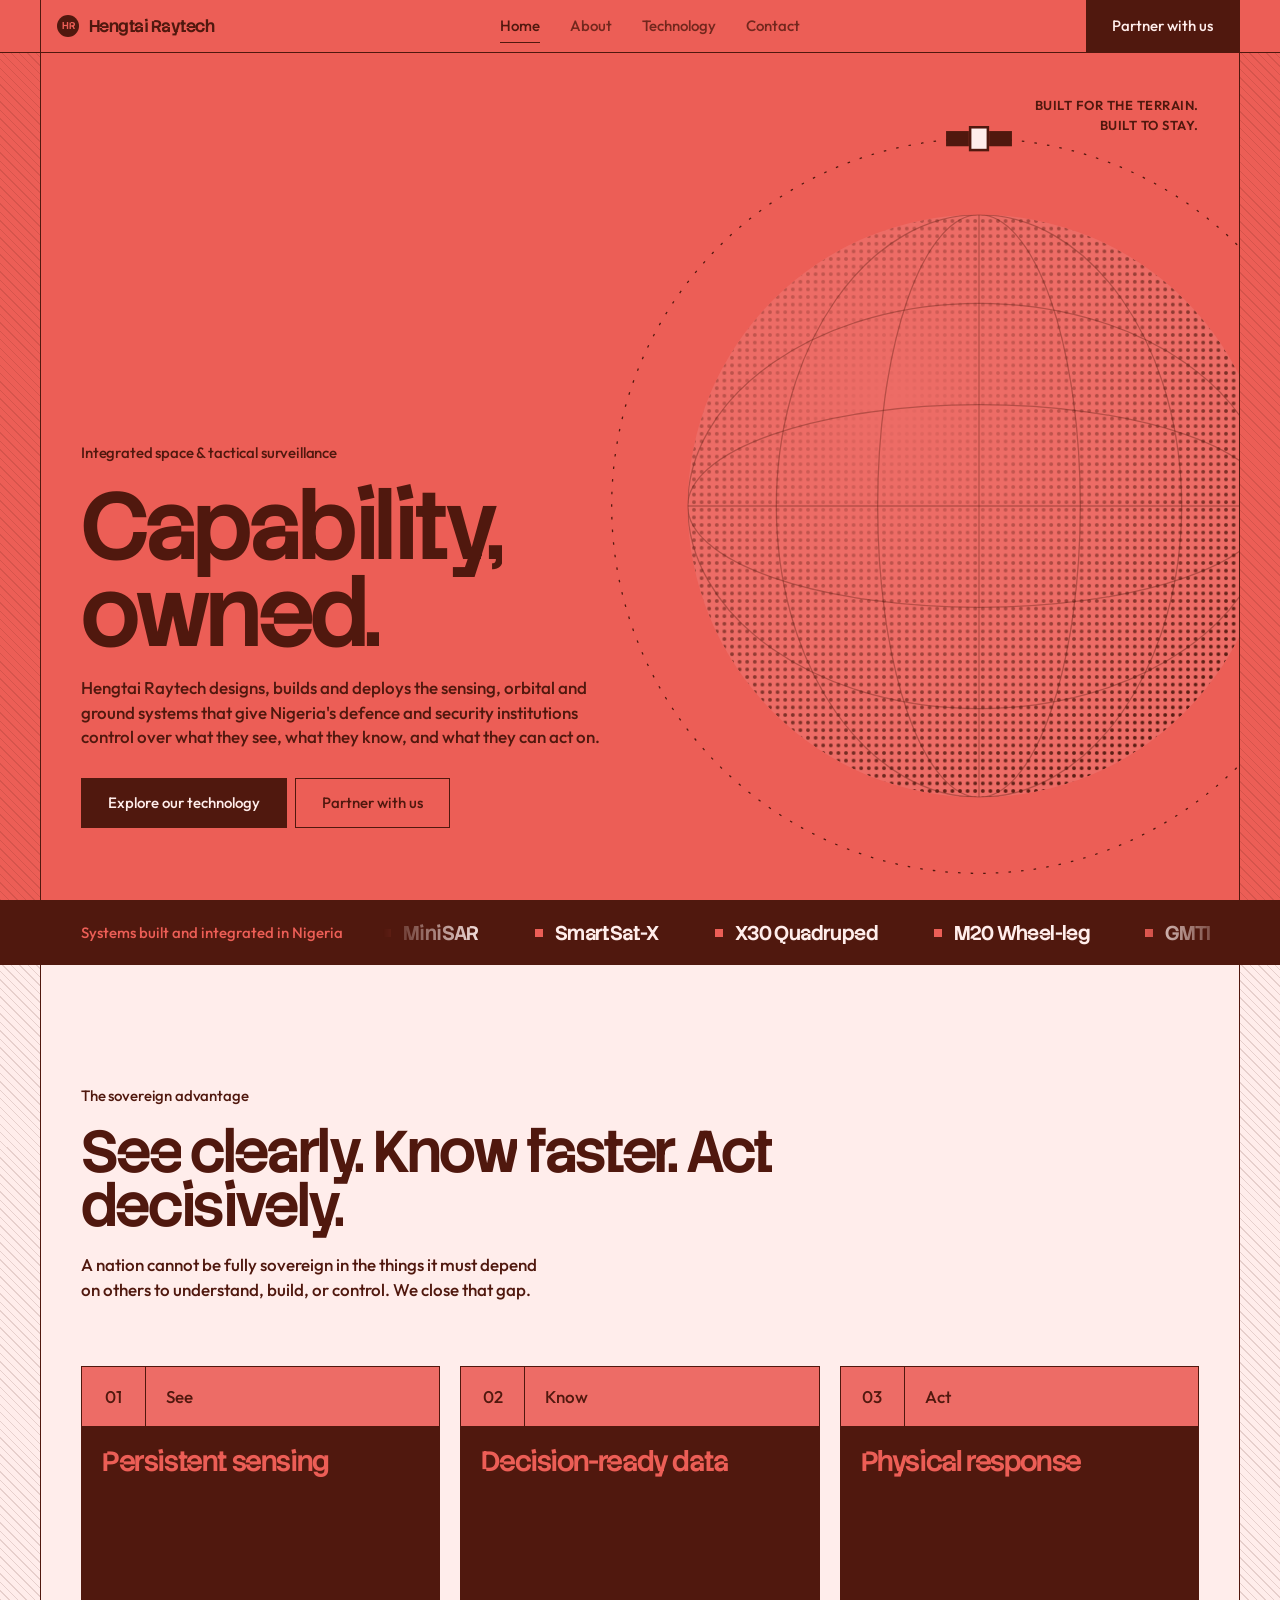
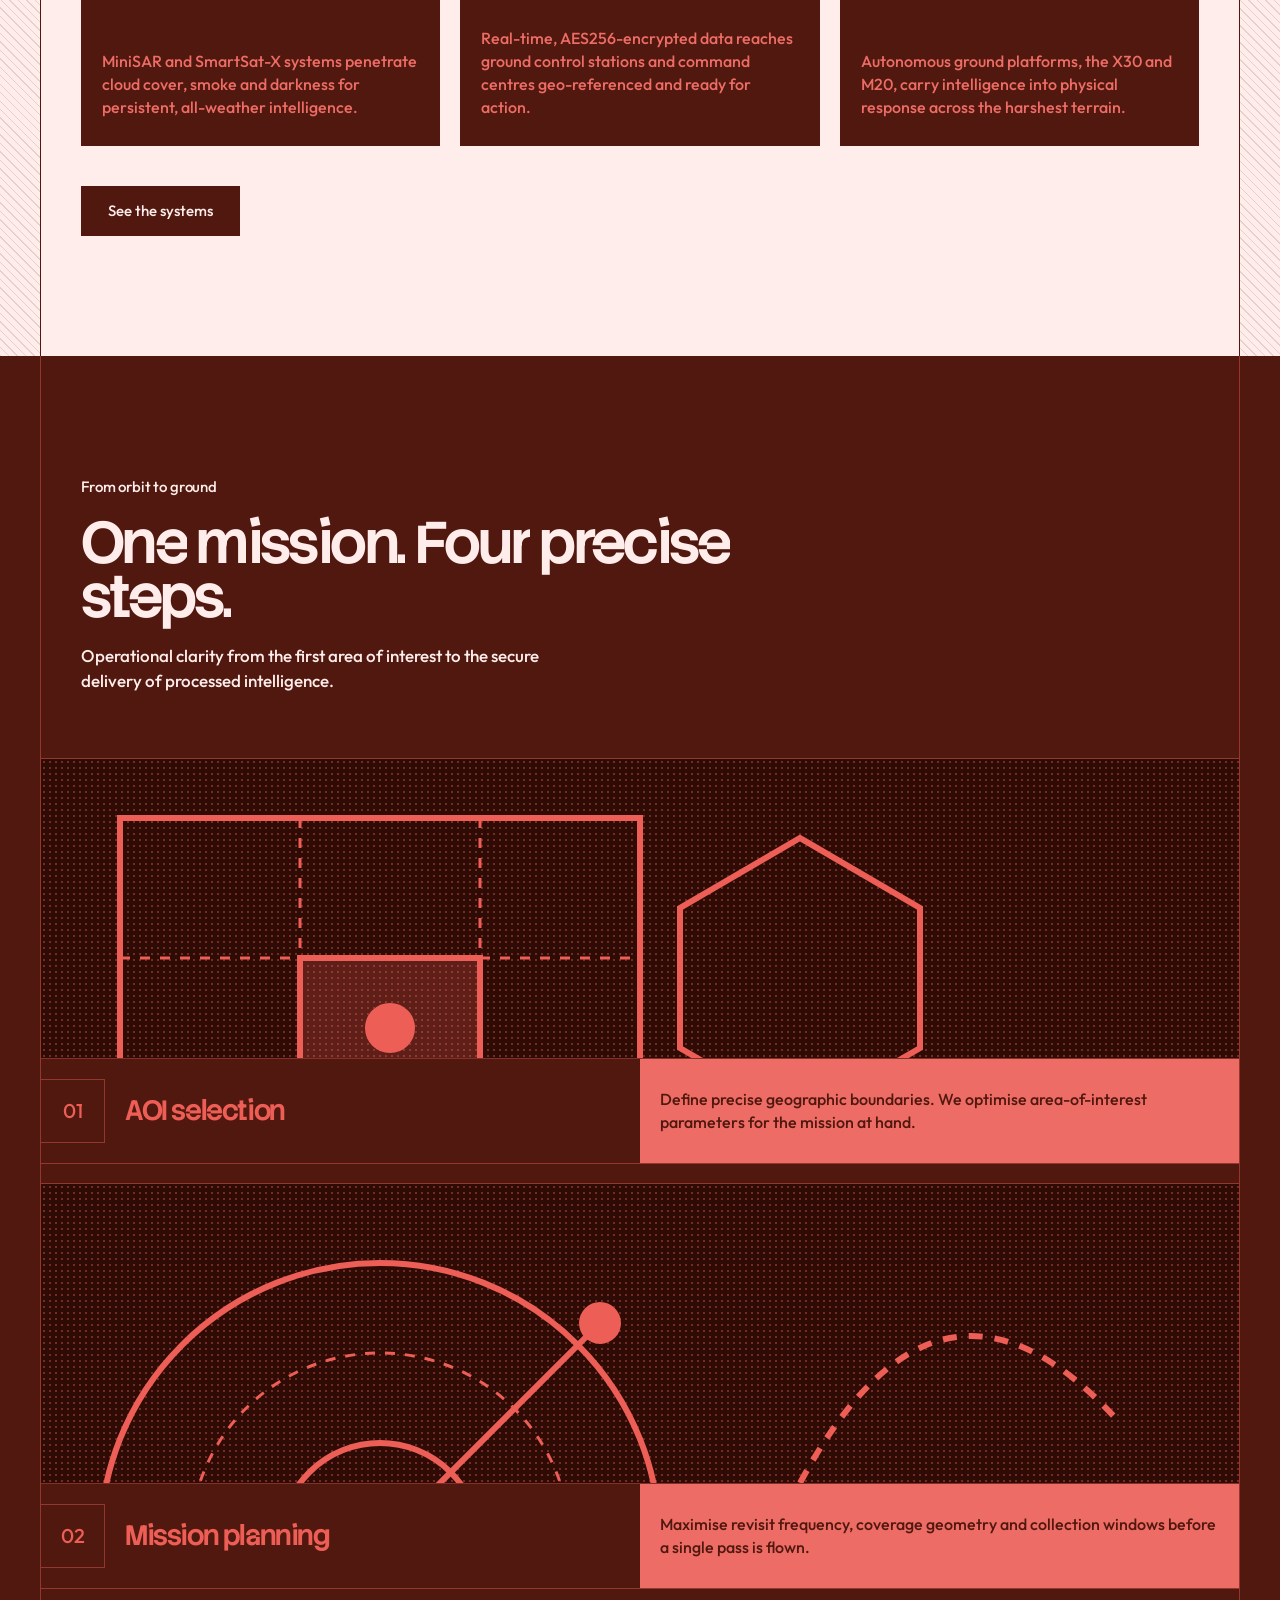
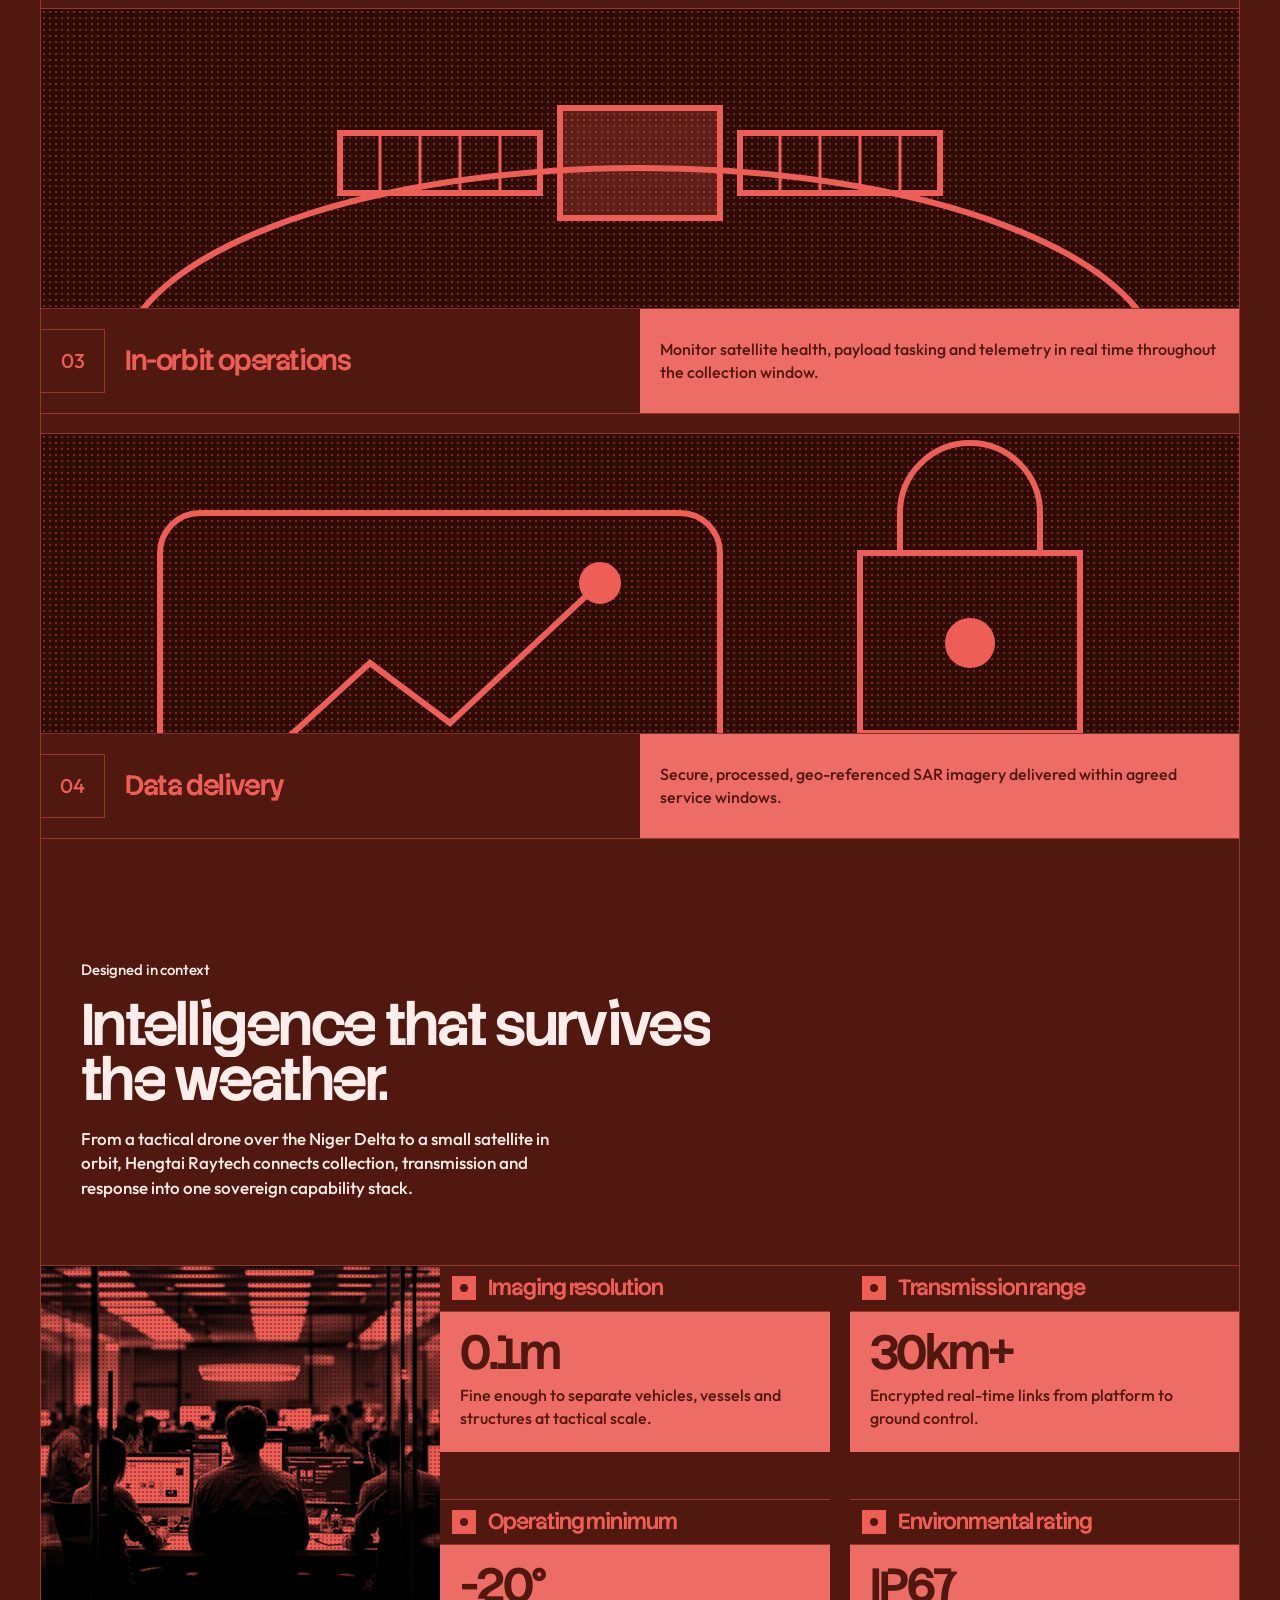
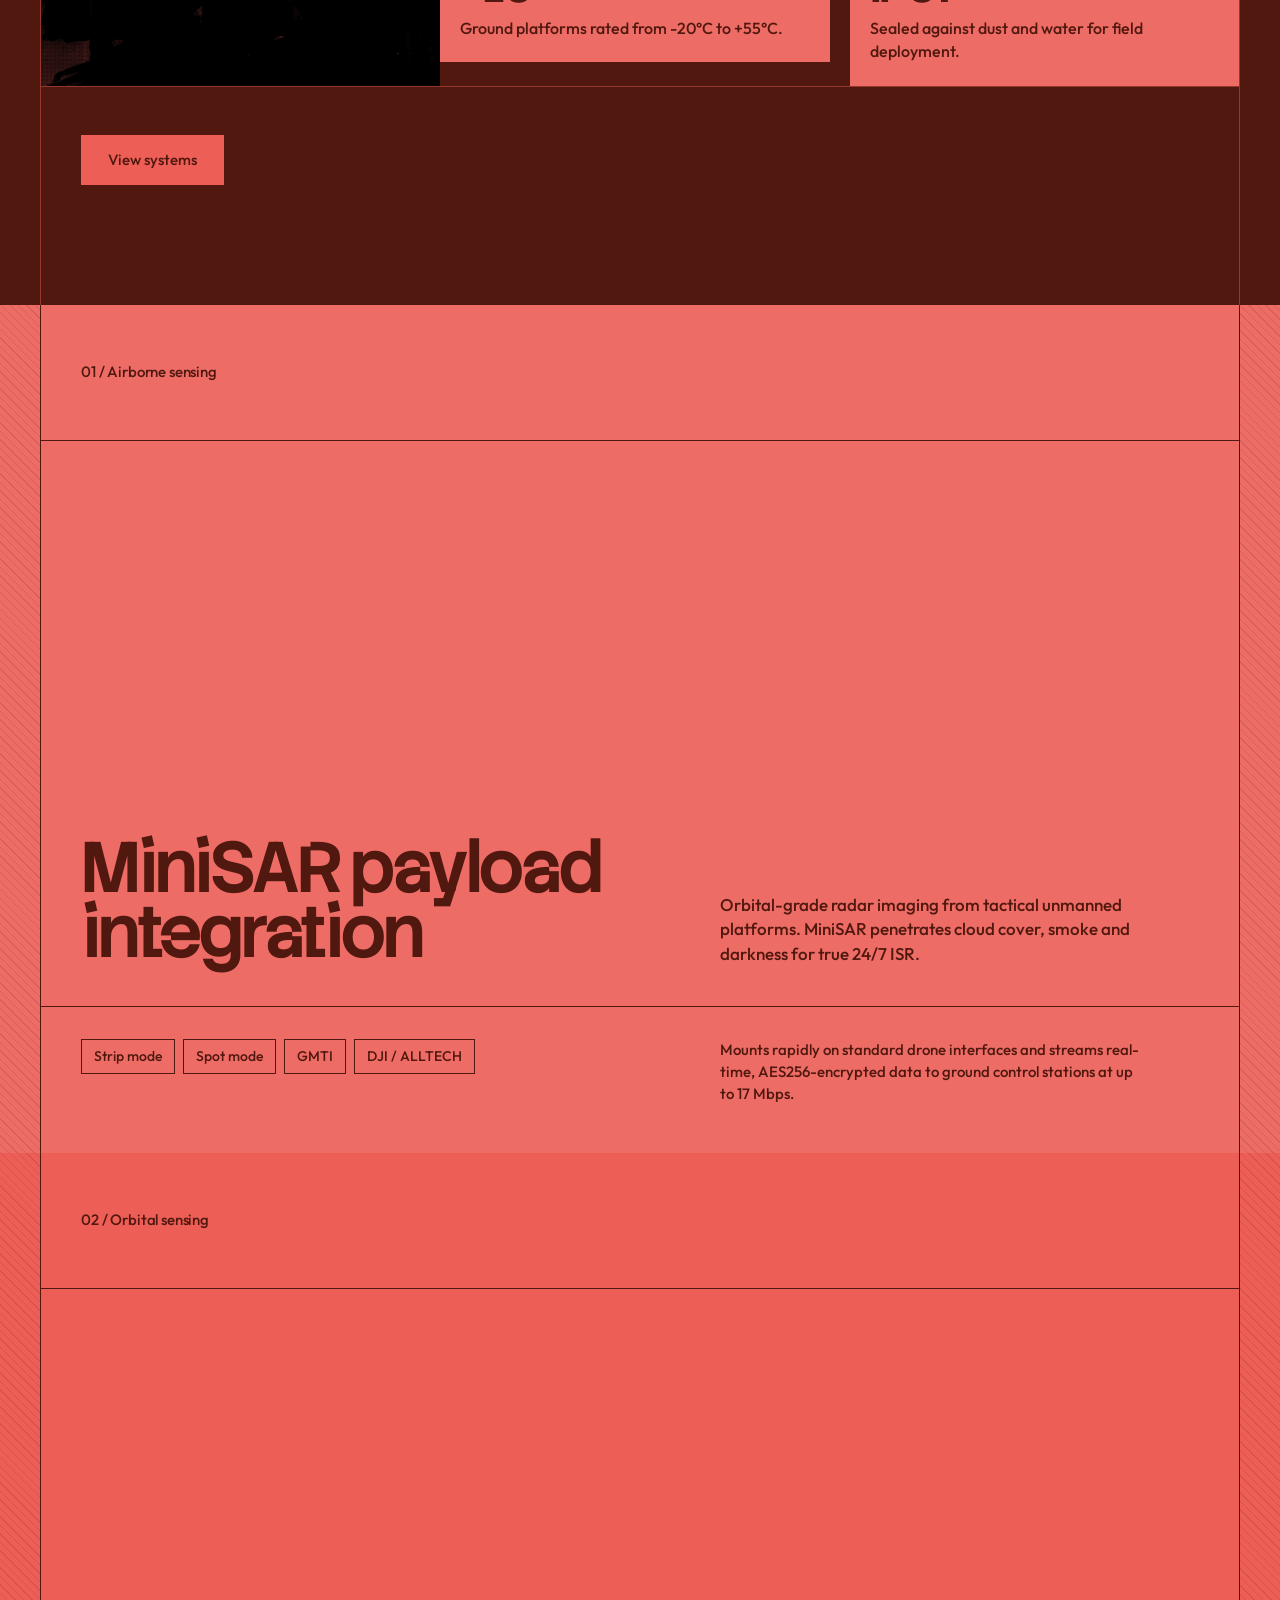
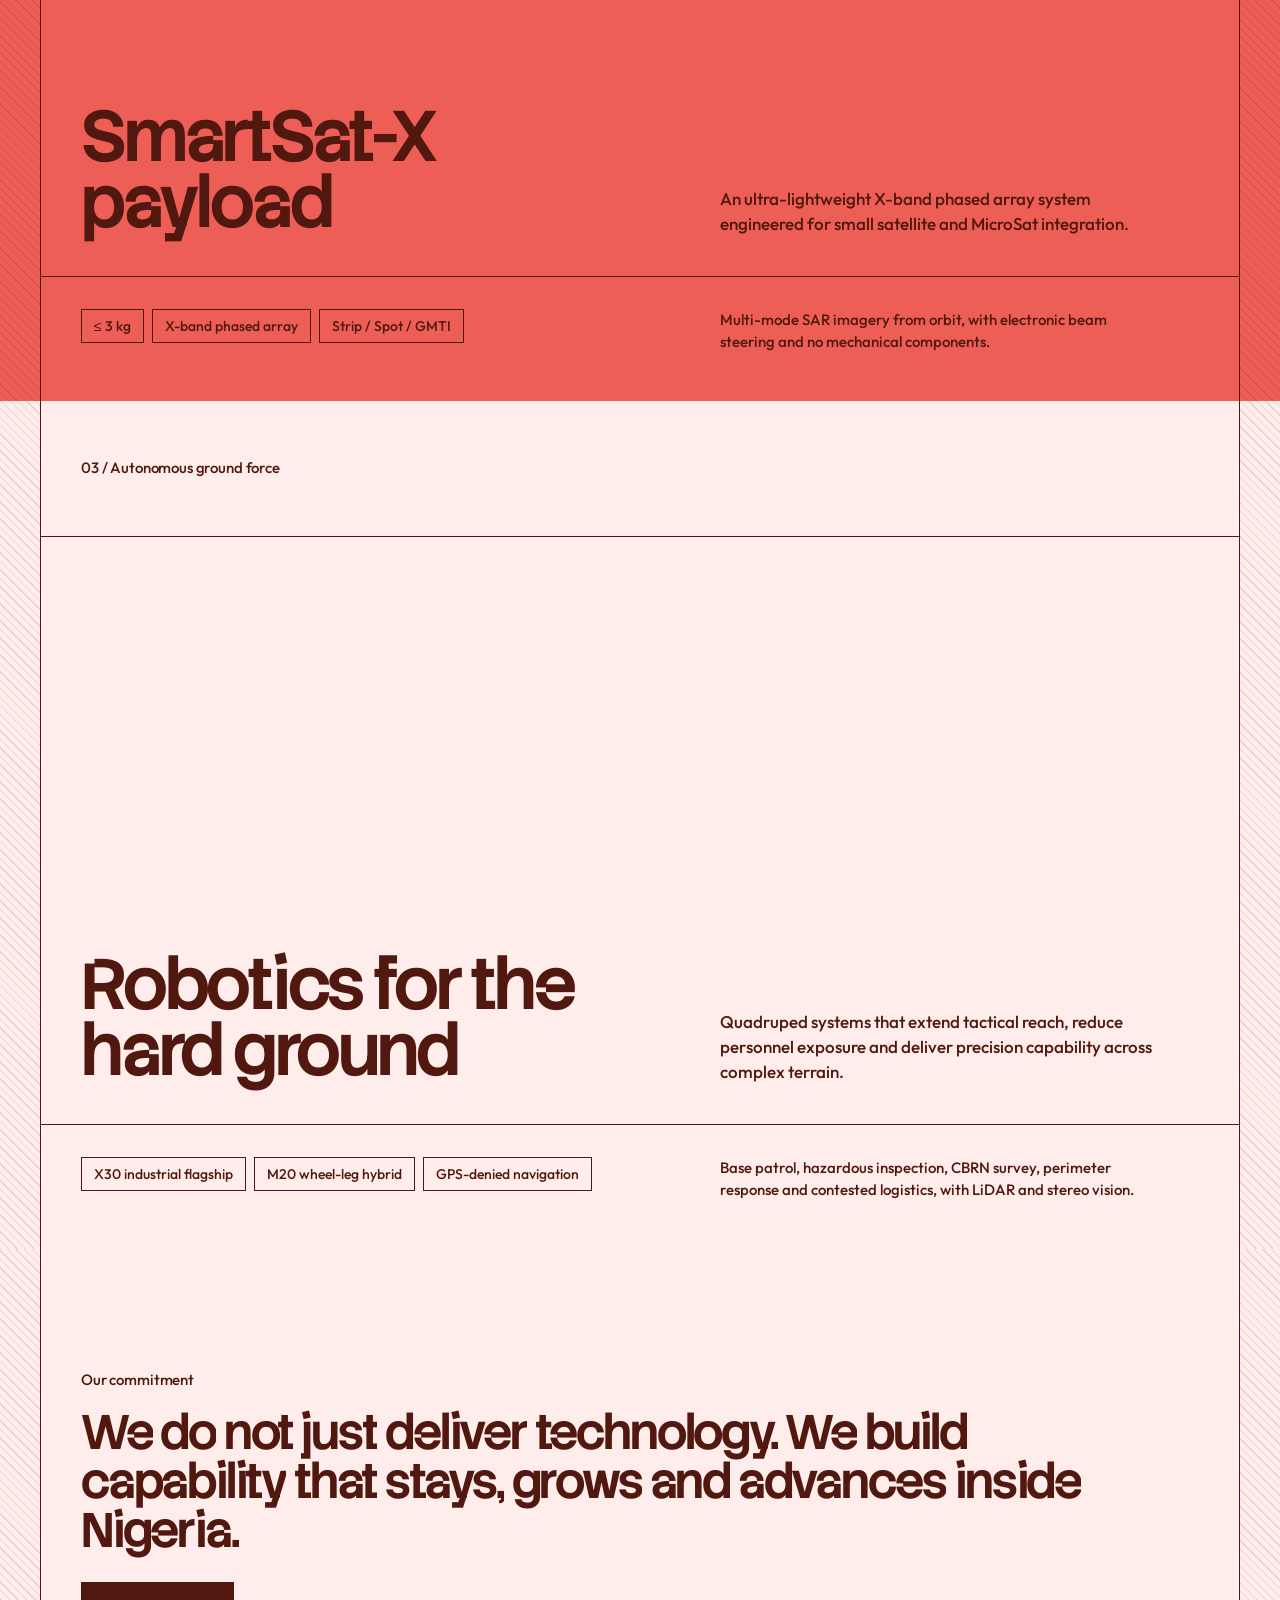
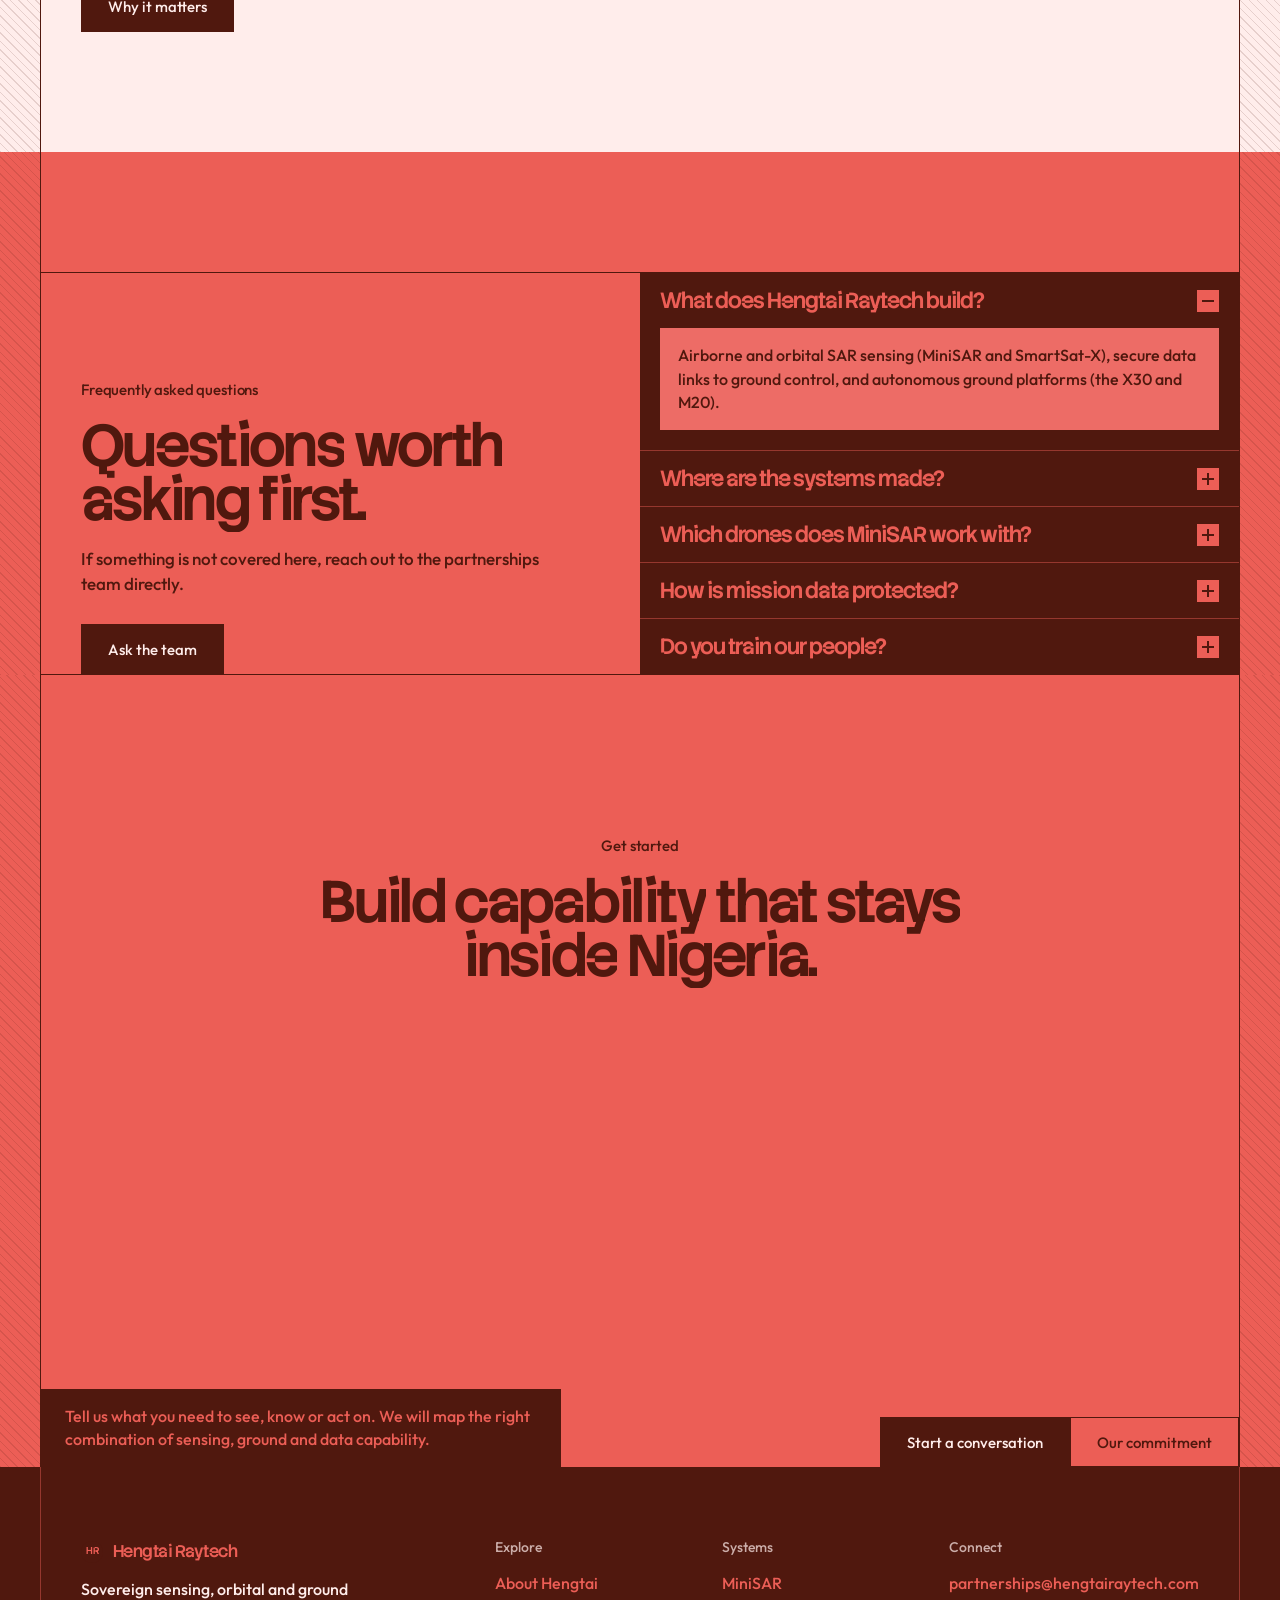
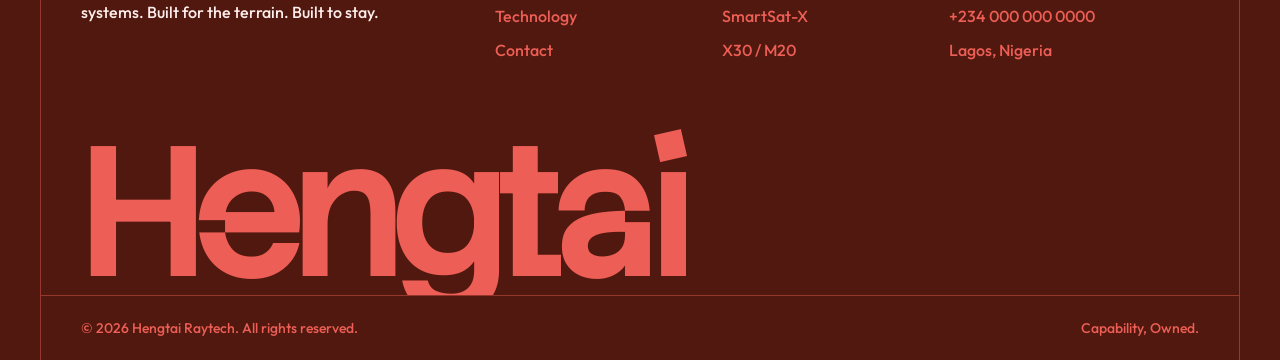
==== index.html @ 017bd83e "Build Hengtai Raytech site with new framed coral design Four static pages (home, about, technology, " ====
<!doctype html>
<html lang="en">
<head>
  <meta charset="utf-8">
  <meta name="viewport" content="width=device-width, initial-scale=1">
  <title>Hengtai Raytech | Capability, Owned.</title>
  <meta name="description" content="Hengtai Raytech builds sovereign sensing, orbital and ground systems in Nigeria.">
  <meta name="theme-color" content="#ec5e56">
  <link rel="preconnect" href="https://fonts.googleapis.com">
  <link rel="preconnect" href="https://fonts.gstatic.com" crossorigin>
  <link rel="stylesheet" href="https://fonts.googleapis.com/css2?family=Stack+Sans+Notch:wght@400..700&family=Outfit:wght@400;500;600&display=swap">
  <link rel="stylesheet" href="assets/css/style.css">
  <link rel="icon" href="assets/img/favicon.svg" type="image/svg+xml">
</head>
<body>

<header class="site-header">
  <div class="frame">
    <a class="brand" href="index.html"><span class="brand__mark">HR</span>Hengtai Raytech</a>
    <nav class="nav" aria-label="Primary">
      <a class="is-active" href="index.html">Home</a>
      <a href="about.html">About</a>
      <a href="service.html">Technology</a>
      <a href="contact.html">Contact</a>
    </nav>
    <a class="header-cta" href="contact.html">Partner with us</a>
    <button class="menu-toggle" type="button" aria-expanded="false">Menu</button>
  </div>
</header>

<main>

  <!-- Hero -->
  <section class="band band--signal hero" data-header="signal">
    <div class="frame">
      <p class="hero__note">BUILT FOR THE TERRAIN.<br>BUILT TO STAY.</p>
      <div class="hero__visual" aria-hidden="true">
        <svg class="globe" viewBox="0 0 600 600">
          <defs>
            <pattern id="dots" width="6" height="6" patternUnits="userSpaceOnUse">
              <circle cx="3" cy="3" r="1.5" fill="#50180e"/>
            </pattern>
            <radialGradient id="shade" cx="35%" cy="32%" r="75%">
              <stop offset="0" stop-color="#fff" stop-opacity="0"/>
              <stop offset=".55" stop-color="#fff" stop-opacity=".45"/>
              <stop offset="1" stop-color="#fff" stop-opacity="1"/>
            </radialGradient>
            <mask id="globe-mask">
              <circle cx="300" cy="300" r="230" fill="url(#shade)"/>
            </mask>
            <clipPath id="globe-clip"><circle cx="300" cy="300" r="230"/></clipPath>
          </defs>
          <circle cx="300" cy="300" r="230" fill="#ed6c66"/>
          <g clip-path="url(#globe-clip)">
            <g class="spin" fill="none" stroke="#50180e" stroke-opacity=".35" stroke-width="1">
              <ellipse cx="300" cy="300" rx="230" ry="80"/>
              <ellipse cx="300" cy="300" rx="230" ry="160"/>
              <ellipse cx="300" cy="300" rx="80" ry="230"/>
              <ellipse cx="300" cy="300" rx="160" ry="230"/>
              <line x1="70" y1="300" x2="530" y2="300"/>
              <line x1="300" y1="70" x2="300" y2="530"/>
            </g>
          </g>
          <circle cx="300" cy="300" r="230" fill="url(#dots)" mask="url(#globe-mask)"/>
          <g class="orbit">
            <ellipse cx="300" cy="300" rx="290" ry="290" fill="none" stroke="#50180e" stroke-width="1" stroke-dasharray="2 8"/>
            <g transform="translate(300 10)">
              <rect x="-26" y="-6" width="18" height="12" fill="#50180e"/>
              <rect x="8" y="-6" width="18" height="12" fill="#50180e"/>
              <rect x="-7" y="-9" width="14" height="18" fill="#ffedeb" stroke="#50180e" stroke-width="2"/>
            </g>
          </g>
        </svg>
      </div>
      <div class="hero__body pad">
        <p class="eyebrow fade">Integrated space &amp; tactical surveillance</p>
        <h1 class="display reveal">Capability,<br>owned.</h1>
        <p class="lede fade">Hengtai Raytech designs, builds and deploys the sensing, orbital and ground systems that give Nigeria's defence and security institutions control over what they see, what they know, and what they can act on.</p>
        <div class="btns fade">
          <a class="btn" href="service.html">Explore our technology</a>
          <a class="btn btn--line" href="contact.html">Partner with us</a>
        </div>
      </div>
    </div>
  </section>

  <!-- Capability marquee -->
  <div class="strip" data-header="ink">
    <div class="frame">
      <p class="strip__label">Systems built and integrated in Nigeria</p>
      <div class="marquee">
        <div class="marquee__track">
          <span class="marquee__item">MiniSAR</span>
          <span class="marquee__item">SmartSat-X</span>
          <span class="marquee__item">X30 Quadruped</span>
          <span class="marquee__item">M20 Wheel-leg</span>
          <span class="marquee__item">GMTI</span>
          <span class="marquee__item">AES256 Data Link</span>
          <span class="marquee__item">X-band Phased Array</span>
        </div>
      </div>
    </div>
  </div>

  <!-- The sovereign advantage -->
  <section class="band band--blush" data-header="blush">
    <div class="frame pad">
      <div class="head-block">
        <p class="eyebrow fade">The sovereign advantage</p>
        <h2 class="title reveal">See clearly. Know faster. Act decisively.</h2>
        <p class="lede fade">A nation cannot be fully sovereign in the things it must depend on others to understand, build, or control. We close that gap.</p>
      </div>
      <div class="cards">
        <article class="card fade">
          <div class="card__bar"><b>01</b><span>See</span></div>
          <div class="card__body">
            <h3>Persistent sensing</h3>
            <p>MiniSAR and SmartSat-X systems penetrate cloud cover, smoke and darkness for persistent, all-weather intelligence.</p>
          </div>
        </article>
        <article class="card fade">
          <div class="card__bar"><b>02</b><span>Know</span></div>
          <div class="card__body">
            <h3>Decision-ready data</h3>
            <p>Real-time, AES256-encrypted data reaches ground control stations and command centres geo-referenced and ready for action.</p>
          </div>
        </article>
        <article class="card fade">
          <div class="card__bar"><b>03</b><span>Act</span></div>
          <div class="card__body">
            <h3>Physical response</h3>
            <p>Autonomous ground platforms, the X30 and M20, carry intelligence into physical response across the harshest terrain.</p>
          </div>
        </article>
      </div>
      <div class="after-cards fade"><a class="btn" href="service.html">See the systems</a></div>
    </div>
  </section>

  <!-- How a mission runs -->
  <section class="band band--ink" data-header="ink">
    <div class="frame">
      <div class="head-block pad">
        <p class="eyebrow fade">From orbit to ground</p>
        <h2 class="title reveal">One mission. Four precise steps.</h2>
        <p class="lede fade">Operational clarity from the first area of interest to the secure delivery of processed intelligence.</p>
      </div>

      <div class="steps">
        <article class="step">
          <div class="step__art" aria-hidden="true">
            <svg viewBox="0 0 1200 360" preserveAspectRatio="xMidYMax slice" fill="none" stroke="#ec5e56" stroke-width="6">
              <rect x="80" y="60" width="520" height="360" />
              <path d="M80 200 H600 M260 60 V420 M440 60 V420" stroke-width="3" stroke-dasharray="10 10"/>
              <rect x="260" y="200" width="180" height="140" fill="#ec5e56" fill-opacity=".25"/>
              <circle cx="350" cy="270" r="22" fill="#ec5e56"/>
              <path d="M760 80 l120 70 v140 l-120 70 l-120 -70 v-140z"/>
            </svg>
          </div>
          <div class="step__row">
            <div class="step__name"><b>01</b><h3>AOI selection</h3></div>
            <p class="step__desc">Define precise geographic boundaries. We optimise area-of-interest parameters for the mission at hand.</p>
          </div>
        </article>
        <div class="steps-gap"></div>
        <article class="step">
          <div class="step__art" aria-hidden="true">
            <svg viewBox="0 0 1200 360" preserveAspectRatio="xMidYMax slice" fill="none" stroke="#ec5e56" stroke-width="6">
              <circle cx="340" cy="360" r="280"/>
              <circle cx="340" cy="360" r="190" stroke-width="3" stroke-dasharray="10 10"/>
              <circle cx="340" cy="360" r="100"/>
              <path d="M340 360 L560 140" />
              <circle cx="560" cy="140" r="18" fill="#ec5e56"/>
              <path d="M760 300 q140 -260 320 -60" stroke-dasharray="14 12"/>
            </svg>
          </div>
          <div class="step__row">
            <div class="step__name"><b>02</b><h3>Mission planning</h3></div>
            <p class="step__desc">Maximise revisit frequency, coverage geometry and collection windows before a single pass is flown.</p>
          </div>
        </article>
        <div class="steps-gap"></div>
        <article class="step">
          <div class="step__art" aria-hidden="true">
            <svg viewBox="0 0 1200 360" preserveAspectRatio="xMidYMax slice" fill="none" stroke="#ec5e56" stroke-width="6">
              <ellipse cx="600" cy="360" rx="520" ry="200"/>
              <rect x="520" y="100" width="160" height="110" fill="#ec5e56" fill-opacity=".25"/>
              <rect x="300" y="125" width="200" height="60"/>
              <rect x="700" y="125" width="200" height="60"/>
              <path d="M340 125 v60 M380 125 v60 M420 125 v60 M460 125 v60 M740 125 v60 M780 125 v60 M820 125 v60 M860 125 v60" stroke-width="3"/>
            </svg>
          </div>
          <div class="step__row">
            <div class="step__name"><b>03</b><h3>In-orbit operations</h3></div>
            <p class="step__desc">Monitor satellite health, payload tasking and telemetry in real time throughout the collection window.</p>
          </div>
        </article>
        <div class="steps-gap"></div>
        <article class="step">
          <div class="step__art" aria-hidden="true">
            <svg viewBox="0 0 1200 360" preserveAspectRatio="xMidYMax slice" fill="none" stroke="#ec5e56" stroke-width="6">
              <rect x="120" y="80" width="560" height="340" rx="40"/>
              <path d="M220 330 L330 230 L410 290 L560 150" />
              <circle cx="560" cy="150" r="18" fill="#ec5e56"/>
              <path d="M820 120 h220 v180 h-220z M860 120 v-40 a70 70 0 0 1 140 0 v40"/>
              <circle cx="930" cy="210" r="22" fill="#ec5e56"/>
            </svg>
          </div>
          <div class="step__row">
            <div class="step__name"><b>04</b><h3>Data delivery</h3></div>
            <p class="step__desc">Secure, processed, geo-referenced SAR imagery delivered within agreed service windows.</p>
          </div>
        </article>
      </div>

      <div class="head-block pad">
        <p class="eyebrow fade">Designed in context</p>
        <h2 class="title reveal">Intelligence that survives the weather.</h2>
        <p class="lede fade">From a tactical drone over the Niger Delta to a small satellite in orbit, Hengtai Raytech connects collection, transmission and response into one sovereign capability stack.</p>
      </div>
      <div class="split">
        <div class="split__media">
          <img src="assets/img/operations.jpg" alt="Operations team monitoring systems in a control room" loading="lazy">
        </div>
        <div class="tiles">
          <div class="tile fade">
            <div class="tile__head"><span class="tile__icon"></span><h3>Imaging resolution</h3></div>
            <div class="tile__body"><span class="tile__value">0.1m</span>Fine enough to separate vehicles, vessels and structures at tactical scale.</div>
          </div>
          <div class="tile fade">
            <div class="tile__head"><span class="tile__icon"></span><h3>Transmission range</h3></div>
            <div class="tile__body"><span class="tile__value">30km+</span>Encrypted real-time links from platform to ground control.</div>
          </div>
          <div class="tile fade">
            <div class="tile__head"><span class="tile__icon"></span><h3>Operating minimum</h3></div>
            <div class="tile__body"><span class="tile__value">-20°</span>Ground platforms rated from -20°C to +55°C.</div>
          </div>
          <div class="tile fade">
            <div class="tile__head"><span class="tile__icon"></span><h3>Environmental rating</h3></div>
            <div class="tile__body"><span class="tile__value">IP67</span>Sealed against dust and water for field deployment.</div>
          </div>
        </div>
      </div>
      <div class="pad" style="padding-top:48px;padding-bottom:120px">
        <a class="btn btn--signal fade" href="service.html">View systems</a>
      </div>
    </div>
  </section>

  <!-- Systems, stacked panels -->
  <section class="feature feature--a band band--soft" data-header="signal">
    <div class="frame">
      <div class="feature__top"><p class="eyebrow">01 / Airborne sensing</p></div>
      <div class="feature__mid">
        <h2>MiniSAR payload integration</h2>
        <p>Orbital-grade radar imaging from tactical unmanned platforms. MiniSAR penetrates cloud cover, smoke and darkness for true 24/7 ISR.</p>
      </div>
      <div class="feature__bottom">
        <div class="specs"><span class="chip">Strip mode</span><span class="chip">Spot mode</span><span class="chip">GMTI</span><span class="chip">DJI / ALLTECH</span></div>
        <p class="feature__note">Mounts rapidly on standard drone interfaces and streams real-time, AES256-encrypted data to ground control stations at up to 17 Mbps.</p>
      </div>
    </div>
  </section>
  <section class="feature feature--b band band--signal" data-header="signal">
    <div class="frame">
      <div class="feature__top"><p class="eyebrow">02 / Orbital sensing</p></div>
      <div class="feature__mid">
        <h2>SmartSat-X payload</h2>
        <p>An ultra-lightweight X-band phased array system engineered for small satellite and MicroSat integration.</p>
      </div>
      <div class="feature__bottom">
        <div class="specs"><span class="chip">≤ 3 kg</span><span class="chip">X-band phased array</span><span class="chip">Strip / Spot / GMTI</span></div>
        <p class="feature__note">Multi-mode SAR imagery from orbit, with electronic beam steering and no mechanical components.</p>
      </div>
    </div>
  </section>
  <section class="feature feature--c band band--blush" data-header="blush">
    <div class="frame">
      <div class="feature__top"><p class="eyebrow">03 / Autonomous ground force</p></div>
      <div class="feature__mid">
        <h2>Robotics for the hard ground</h2>
        <p>Quadruped systems that extend tactical reach, reduce personnel exposure and deliver precision capability across complex terrain.</p>
      </div>
      <div class="feature__bottom">
        <div class="specs"><span class="chip">X30 industrial flagship</span><span class="chip">M20 wheel-leg hybrid</span><span class="chip">GPS-denied navigation</span></div>
        <p class="feature__note">Base patrol, hazardous inspection, CBRN survey, perimeter response and contested logistics, with LiDAR and stereo vision.</p>
      </div>
    </div>
  </section>

  <!-- Commitment -->
  <section class="band band--blush" data-header="blush" style="position:relative;z-index:4">
    <div class="frame">
      <div class="statement">
        <p class="eyebrow fade">Our commitment</p>
        <p class="big reveal">We do not just deliver technology. We build capability that stays, grows and advances inside Nigeria.</p>
        <div class="btns fade"><a class="btn" href="about.html">Why it matters</a></div>
      </div>
    </div>
  </section>

  <!-- FAQ -->
  <section class="band band--signal" data-header="signal" style="position:relative;z-index:4">
    <div class="frame">
      <div style="height:120px"></div>
      <div class="faq">
        <div class="faq__intro">
          <p class="eyebrow">Frequently asked questions</p>
          <h2 class="title reveal">Questions worth asking first.</h2>
          <p class="lede">If something is not covered here, reach out to the partnerships team directly.</p>
          <div class="btns"><a class="btn" href="contact.html">Ask the team</a></div>
        </div>
        <div class="faq__list">
          <details class="qa" open>
            <summary>What does Hengtai Raytech build?<i></i></summary>
            <p class="qa__a">Airborne and orbital SAR sensing (MiniSAR and SmartSat-X), secure data links to ground control, and autonomous ground platforms (the X30 and M20).</p>
          </details>
          <details class="qa">
            <summary>Where are the systems made?<i></i></summary>
            <p class="qa__a">Unmanned aerial systems, quadruped robotics and SAR payload integration are produced and assembled in Nigeria, within the country's military industrial complex.</p>
          </details>
          <details class="qa">
            <summary>Which drones does MiniSAR work with?<i></i></summary>
            <p class="qa__a">MiniSAR mounts on standard drone interfaces and is compatible with DJI, ALLTECH and custom drone systems.</p>
          </details>
          <details class="qa">
            <summary>How is mission data protected?<i></i></summary>
            <p class="qa__a">Data is streamed in real time with AES256, military-grade encryption, and delivered geo-referenced to ground control stations and command centres.</p>
          </details>
          <details class="qa">
            <summary>Do you train our people?<i></i></summary>
            <p class="qa__a">Yes. Nigerian engineers, technicians and operators sit at the centre of our delivery model, with training and technology transfer built into every engagement.</p>
          </details>
        </div>
      </div>
    </div>
  </section>

  <!-- CTA -->
  <section class="band band--signal cta" data-header="signal" style="position:relative;z-index:4">
    <div class="frame">
      <div class="head-block head-block--center pad">
        <p class="eyebrow fade">Get started</p>
        <h2 class="title reveal">Build capability that stays inside Nigeria.</h2>
      </div>
      <div class="cta__bottom">
        <p class="cta__note">Tell us what you need to see, know or act on. We will map the right combination of sensing, ground and data capability.</p>
        <div class="btns"><a class="btn" href="contact.html">Start a conversation</a><a class="btn btn--line" href="about.html">Our commitment</a></div>
      </div>
    </div>
  </section>

</main>

<footer class="footer" style="position:relative;z-index:4">
  <div class="frame">
    <div class="footer__grid">
      <div>
        <a class="brand" href="index.html" style="padding-left:0"><span class="brand__mark">HR</span>Hengtai Raytech</a>
        <p class="footer__tag">Sovereign sensing, orbital and ground systems. Built for the terrain. Built to stay.</p>
      </div>
      <div><h4>Explore</h4><a href="about.html">About Hengtai</a><a href="service.html">Technology</a><a href="contact.html">Contact</a></div>
      <div><h4>Systems</h4><a href="service.html#minisar">MiniSAR</a><a href="service.html#smartsat">SmartSat-X</a><a href="service.html#ground">X30 / M20</a></div>
      <div><h4>Connect</h4><a href="mailto:partnerships@hengtairaytech.com">partnerships@hengtairaytech.com</a><a href="tel:+2340000000000">+234 000 000 0000</a><a href="contact.html">Lagos, Nigeria</a></div>
    </div>
    <div class="footer__word" aria-hidden="true">Hengtai</div>
    <div class="footer__base"><span>© <span data-year>2026</span> Hengtai Raytech. All rights reserved.</span><span>Capability, Owned.</span></div>
  </div>
</footer>

<script src="assets/js/main.js"></script>
</body>
</html>
---- assets/css/style.css ----
/* Hengtai Raytech — sitewide styles */

:root {
  --ink: #50180e;          /* deep oxide brown */
  --ink-deep: #3a0f08;
  --signal: #ec5e56;       /* primary coral */
  --signal-soft: #ed6c66;
  --blush: #ffedeb;
  --cream: #f6f2e5;
  --mute: #957d83;
  --line: rgba(80, 24, 14, 1);
  --frame: 1200px;
  --gutter: 40px;
  --head: 'Stack Sans Notch', 'Archivo', 'Helvetica Neue', Arial, sans-serif;
  --body: 'Outfit', 'Helvetica Neue', Arial, sans-serif;
  --ease: cubic-bezier(.2, .7, .1, 1);
}

*, *::before, *::after { box-sizing: border-box; }
html { scroll-behavior: smooth; }
body {
  margin: 0;
  font-family: var(--body);
  font-size: 16px;
  line-height: 1.45;
  color: var(--ink);
  background: var(--blush);
  -webkit-font-smoothing: antialiased;
  overflow-x: hidden;
}
img { max-width: 100%; display: block; }
a { color: inherit; text-decoration: none; }
h1, h2, h3, h4 { font-family: var(--head); font-weight: 600; margin: 0; letter-spacing: -0.045em; line-height: .92; }
p { margin: 0; }
button, input, select, textarea { font: inherit; color: inherit; }

/* ---------- Frame: centred column with rule lines + hatched gutters ---------- */
.band { position: relative; }
.band::before {
  content: '';
  position: absolute; inset: 0;
  background-image: repeating-linear-gradient(45deg, currentColor 0 1px, transparent 1px 6px);
  opacity: .14;
  pointer-events: none;
}
.frame {
  position: relative;
  max-width: var(--frame);
  margin: 0 auto;
  border-left: 1px solid var(--line);
  border-right: 1px solid var(--line);
}
.pad { padding: 0 var(--gutter); }

.band--signal { background: var(--signal); color: var(--ink); }
.band--signal .frame { background: var(--signal); }
.band--soft { background: var(--signal-soft); color: var(--ink); }
.band--soft .frame { background: var(--signal-soft); }
.band--blush { background: var(--blush); color: var(--ink); }
.band--blush .frame { background: var(--blush); }
.band--ink { background: var(--ink); color: var(--signal); --line: var(--signal); }
.band--ink::before { opacity: 0; }
.band--ink .frame { background: var(--ink); border-color: rgba(236, 94, 86, .45); }
.band--ink .lede, .band--ink .eyebrow { color: var(--blush); }

/* ---------- Type ---------- */
.eyebrow { font-size: 15px; font-weight: 500; letter-spacing: -0.01em; margin-bottom: 18px; }
.display { font-size: clamp(48px, 7.4vw, 104px); }
.title { font-size: clamp(38px, 4.6vw, 64px); }
.title--sm { font-size: clamp(30px, 3.4vw, 46px); }
.lede { font-size: 17px; font-weight: 500; max-width: 470px; margin-top: 20px; }
.band--ink .title, .band--ink .display { color: var(--blush); }

.head-block { padding-top: 120px; padding-bottom: 64px; max-width: 760px; }
.head-block--center { margin: 0 auto; text-align: center; }
.head-block--center .lede { margin-left: auto; margin-right: auto; }

/* word reveal */
.reveal .w { display: inline-block; overflow: hidden; vertical-align: top; padding-bottom: .08em; margin-bottom: -.08em; }
.reveal .w > span { display: inline-block; transform: translateY(115%); transition: transform .9s var(--ease); transition-delay: calc(var(--i) * 45ms); }
.reveal.is-in .w > span { transform: none; }
.fade { opacity: 0; transform: translateY(24px); transition: opacity .8s var(--ease), transform .8s var(--ease); }
.fade.is-in { opacity: 1; transform: none; }
@media (prefers-reduced-motion: reduce) {
  .reveal .w > span, .fade { transform: none !important; opacity: 1 !important; transition: none !important; }
  .marquee__track { animation: none !important; }
}

/* ---------- Buttons ---------- */
.btns { display: flex; flex-wrap: wrap; gap: 8px; margin-top: 28px; }
.btn {
  position: relative; overflow: hidden;
  display: inline-flex; align-items: center; gap: 10px;
  height: 50px; padding: 0 26px;
  font-size: 15px; font-weight: 500;
  background: var(--ink); color: var(--blush);
  border: 1px solid var(--ink);
  cursor: pointer;
}
.btn span { position: relative; z-index: 1; transition: color .35s var(--ease); }
.btn::after {
  content: ''; position: absolute; inset: 0;
  background: var(--signal);
  transform: translateY(101%);
  transition: transform .45s var(--ease);
}
.btn:hover::after { transform: none; }
.btn:hover span { color: var(--ink); }
.btn--line { background: transparent; color: var(--ink); }
.btn--line::after { background: var(--ink); }
.btn--line:hover span { color: var(--blush); }
.btn--signal { background: var(--signal); color: var(--ink); border-color: var(--signal); }
.btn--signal::after { background: var(--blush); }
.btn--signal:hover span { color: var(--ink); }
.btn--ghost-signal { background: transparent; color: var(--signal); border-color: var(--signal); }
.btn--ghost-signal::after { background: var(--signal); }
.btn--ghost-signal:hover span { color: var(--ink); }

/* ---------- Header ---------- */
.site-header {
  position: fixed; top: 0; left: 0; right: 0; z-index: 50;
  background: var(--signal);
  border-bottom: 1px solid var(--ink);
  transition: background .3s;
}
.site-header .frame { display: flex; align-items: stretch; height: 52px; background: transparent; }
.brand { display: flex; align-items: center; gap: 10px; padding-left: 16px; font-family: var(--head); font-weight: 600; font-size: 17px; letter-spacing: -0.03em; }
.brand__mark { display: grid; place-items: center; width: 22px; height: 22px; border-radius: 50%; background: var(--ink); color: var(--signal); font-size: 10px; letter-spacing: 0; }
.nav { display: flex; align-items: center; gap: 30px; margin: 0 auto; font-size: 15px; font-weight: 500; }
.nav a { position: relative; opacity: .78; transition: opacity .2s; }
.nav a:hover, .nav a.is-active { opacity: 1; }
.nav a.is-active::after { content: ''; position: absolute; left: 0; right: 0; bottom: -6px; height: 1px; background: currentColor; }
.header-cta { display: flex; align-items: center; padding: 0 26px; background: var(--ink); color: var(--blush); font-weight: 500; font-size: 15px; transition: background .3s, color .3s; }
.header-cta:hover { background: var(--blush); color: var(--ink); }
.menu-toggle { display: none; margin-left: auto; background: none; border: 0; border-left: 1px solid var(--ink); padding: 0 20px; font-weight: 600; cursor: pointer; }

/* ---------- Hero ---------- */
.hero { min-height: 100vh; min-height: 100svh; display: flex; }
.hero .frame { display: flex; flex-direction: column; justify-content: flex-end; width: 100%; padding-top: 52px; overflow: hidden; }
.hero__body { position: relative; z-index: 2; padding-bottom: 72px; max-width: 900px; }
.hero__body .lede { max-width: 520px; }
.hero__visual { position: absolute; right: -120px; top: 14%; width: min(64vw, 760px); aspect-ratio: 1; z-index: 1; pointer-events: none; }
.hero--short { min-height: 78vh; }
.hero--short .hero__visual { width: min(54vw, 620px); top: 10%; }
.hero__note { position: absolute; z-index: 2; right: var(--gutter); top: 96px; font-size: 13px; font-weight: 600; letter-spacing: .04em; text-align: right; line-height: 1.5; }

.globe { width: 100%; height: 100%; }
.globe .spin { transform-origin: 50% 50%; animation: spin 90s linear infinite; }
.globe .orbit { transform-origin: 50% 50%; animation: spin 24s linear infinite; }
@keyframes spin { to { transform: rotate(360deg); } }

/* ---------- Marquee strip ---------- */
.strip { background: var(--ink); color: var(--signal); border-top: 1px solid var(--ink); }
.strip .frame { display: flex; align-items: center; height: 64px; border-color: transparent; background: var(--ink); overflow: hidden; }
.strip__label { flex: none; padding: 0 var(--gutter); font-weight: 500; font-size: 15px; white-space: nowrap; }
.marquee { flex: 1; overflow: hidden; mask-image: linear-gradient(90deg, transparent, #000 12%, #000 88%, transparent); -webkit-mask-image: linear-gradient(90deg, transparent, #000 12%, #000 88%, transparent); }
.marquee__track { display: flex; gap: 56px; width: max-content; animation: marquee 32s linear infinite; }
.marquee__item { display: flex; align-items: center; gap: 12px; font-family: var(--head); font-weight: 600; font-size: 20px; letter-spacing: -0.03em; white-space: nowrap; color: var(--blush); }
.marquee__item::before { content: ''; width: 8px; height: 8px; background: var(--signal); }
@keyframes marquee { to { transform: translateX(-50%); } }

/* ---------- Numbered cards (header strip + body) ---------- */
.cards { display: grid; grid-template-columns: repeat(3, 1fr); gap: 20px; padding-bottom: 40px; }
.cards--2 { grid-template-columns: repeat(2, 1fr); }
.card { display: flex; flex-direction: column; background: var(--ink); color: var(--signal); min-height: 380px; border: 1px solid var(--ink); }
.card__bar { display: flex; height: 60px; background: var(--signal-soft); color: var(--ink); border-bottom: 1px solid var(--ink); font-weight: 500; font-size: 17px; }
.card__bar b { display: grid; place-items: center; width: 64px; font-weight: 500; border-right: 1px solid var(--ink); }
.card__bar span { display: flex; align-items: center; padding: 0 20px; }
.card__body { flex: 1; display: flex; flex-direction: column; justify-content: space-between; padding: 22px 20px 26px; gap: 40px; }
.card h3 { font-size: 28px; letter-spacing: -0.05em; }
.card p { color: var(--signal-soft); font-size: 16px; font-weight: 500; }
.card:hover .card__bar { background: var(--blush); }
.card__bar { transition: background .3s; }
.after-cards { padding-bottom: 120px; }

/* ---------- Sticky step stack ---------- */
.steps { border-top: 1px solid rgba(236, 94, 86, .45); }
.step { position: sticky; top: 52px; background: var(--ink); border-bottom: 1px solid rgba(236, 94, 86, .45); }
.step__art { height: 300px; position: relative; overflow: hidden; background: #2e0b05; border-bottom: 1px solid rgba(236, 94, 86, .45); }
.step__art::before {
  content: ''; position: absolute; inset: 0;
  background-image: radial-gradient(rgba(236, 94, 86, .38) 1.1px, transparent 1.4px);
  background-size: 6px 6px;
}
.step__art svg { position: absolute; left: 0; bottom: -60px; width: 100%; height: 360px; }
.step__row { display: grid; grid-template-columns: 1fr 1fr; min-height: 104px; }
.step__name { display: flex; align-items: center; gap: 20px; padding: 0; }
.step__name b { display: grid; place-items: center; width: 64px; height: 64px; margin-left: 0; border: 1px solid rgba(236, 94, 86, .45); border-left: 0; font-weight: 500; font-size: 20px; }
.step__name h3 { font-size: clamp(22px, 2.2vw, 28px); letter-spacing: -0.05em; }
.step__desc { background: var(--signal-soft); color: var(--ink); padding: 18px 20px; font-weight: 500; font-size: 16px; display: flex; align-items: center; }
.steps-gap { height: 20px; background: var(--ink); border-bottom: 1px solid rgba(236, 94, 86, .45); }

/* ---------- Split: halftone image + grid of tiles ---------- */
.split { display: grid; grid-template-columns: 1fr 2fr; border-top: 1px solid rgba(236, 94, 86, .45); border-bottom: 1px solid rgba(236, 94, 86, .45); }
.split__media { position: relative; min-height: 420px; overflow: hidden; background: var(--signal); }
.split__media img { position: absolute; inset: 0; width: 100%; height: 100%; object-fit: cover; filter: grayscale(1) contrast(1.15) brightness(1.1); mix-blend-mode: multiply; }
.split__media::after { content: ''; position: absolute; inset: 0; background-image: radial-gradient(var(--ink) 1px, transparent 1.3px); background-size: 4px 4px; opacity: .35; mix-blend-mode: multiply; }
.tiles { display: grid; grid-template-columns: 1fr 1fr; gap: 0 20px; align-content: space-between; }
.tile { margin-bottom: 0; }
.tile__head { display: flex; align-items: center; gap: 12px; height: 46px; padding-left: 12px; border-bottom: 1px solid rgba(236, 94, 86, .45); border-top: 1px solid rgba(236, 94, 86, .45); }
.tile:nth-child(-n+2) .tile__head { border-top: 0; }
.tile__icon { position: relative; width: 24px; height: 24px; background: var(--signal); }
.tile__icon::after { content: ''; position: absolute; inset: 8px; border-radius: 50%; background: var(--ink); }
.tile__head h3 { font-size: 22px; letter-spacing: -0.05em; color: var(--signal); }
.tile__body { background: var(--signal-soft); color: var(--ink); padding: 16px 20px 22px; font-weight: 500; }
.tile__value { display: block; font-family: var(--head); font-weight: 600; font-size: 48px; letter-spacing: -0.05em; line-height: 1; margin-bottom: 8px; }

/* ---------- Feature panels (sticky, stacked) ---------- */
.feature { position: sticky; top: 52px; min-height: calc(100vh - 52px); }
.feature .frame { min-height: calc(100vh - 52px); display: grid; grid-template-rows: auto 1fr auto; }
.feature__top { padding: 56px var(--gutter) 0; }
.feature__mid { border-top: 1px solid var(--ink); border-bottom: 1px solid var(--ink); display: grid; grid-template-columns: 1.25fr 1fr; align-items: end; padding: 40px var(--gutter); gap: 40px; margin-top: 40px; }
.feature__mid h2 { font-size: clamp(42px, 5.6vw, 84px); }
.feature__mid p { font-size: 17px; font-weight: 500; max-width: 440px; }
.feature__bottom { display: grid; grid-template-columns: 1.25fr 1fr; gap: 40px; padding: 32px var(--gutter) 48px; }
.specs { display: flex; flex-wrap: wrap; gap: 8px; align-self: start; }
.chip { border: 1px solid var(--ink); padding: 6px 12px; font-size: 14px; font-weight: 500; }
.feature__note { font-weight: 500; font-size: 15px; max-width: 420px; }
.feature--a { z-index: 1; } .feature--b { z-index: 2; } .feature--c { z-index: 3; }

/* ---------- Spec table ---------- */
.spec { display: grid; grid-template-columns: repeat(auto-fit, minmax(180px, 1fr)); border-top: 1px solid var(--ink); border-left: 1px solid var(--ink); }
.spec div { border-right: 1px solid var(--ink); border-bottom: 1px solid var(--ink); padding: 16px 18px 20px; }
.spec dt { font-size: 13px; font-weight: 500; opacity: .8; }
.spec dd { margin: 6px 0 0; font-family: var(--head); font-weight: 600; font-size: 26px; letter-spacing: -0.04em; line-height: 1; }
.band--ink .spec, .band--ink .spec div { border-color: rgba(236, 94, 86, .45); }
.band--ink .spec dd { color: var(--blush); }

/* ---------- System rows (technology page) ---------- */
.system { display: grid; grid-template-columns: 1fr 1fr; border-top: 1px solid var(--line); }
.system__copy { padding: 64px var(--gutter); border-right: 1px solid var(--line); }
.system__copy p + p { margin-top: 14px; }
.system__copy .lede { margin-bottom: 16px; }
.system__aside { display: flex; flex-direction: column; justify-content: space-between; }
.system__art { position: relative; flex: 1; min-height: 280px; overflow: hidden; background: #2e0b05; }
.system__art::before { content: ''; position: absolute; inset: 0; background-image: radial-gradient(rgba(236, 94, 86, .38) 1.1px, transparent 1.4px); background-size: 6px 6px; }
.system__art svg { position: absolute; inset: 0; width: 100%; height: 100%; }
.system__aside .spec { border-left: 0; }

.bots { display: grid; grid-template-columns: 1fr 1fr; gap: 20px; padding-bottom: 20px; }
.bot { border: 1px solid var(--ink); background: var(--blush); }
.bot__bar { display: flex; justify-content: space-between; align-items: center; height: 60px; padding: 0 20px; background: var(--ink); color: var(--signal); }
.bot__bar h3 { font-size: 32px; color: var(--blush); }
.bot__bar span { font-weight: 500; }
.bot p { padding: 22px 20px 28px; font-weight: 500; font-size: 17px; }

/* ---------- List rows (applications / process) ---------- */
.rows { border-top: 1px solid var(--line); }
.row { display: grid; grid-template-columns: 90px 1fr 1.2fr; align-items: center; gap: 24px; padding: 26px var(--gutter); border-bottom: 1px solid var(--line); transition: background .3s, color .3s; }
.row b { font-weight: 500; font-size: 15px; }
.row h3 { font-size: clamp(24px, 2.6vw, 36px); }
.row p { font-weight: 500; }
.row:hover { background: var(--ink); color: var(--signal); }
.row:hover p { color: var(--blush); }

/* ---------- Statement ---------- */
.statement { padding: 120px var(--gutter); }
.statement p.big { font-family: var(--head); font-weight: 600; font-size: clamp(30px, 3.8vw, 54px); letter-spacing: -0.045em; line-height: 1; max-width: 1000px; }
.statement .cols { display: grid; grid-template-columns: 1fr 1fr; gap: 40px; margin-top: 56px; max-width: 900px; font-weight: 500; font-size: 17px; }

/* ---------- FAQ ---------- */
.faq { display: grid; grid-template-columns: 1fr 1fr; border-top: 1px solid var(--ink); border-bottom: 1px solid var(--ink); }
.faq__intro { display: flex; flex-direction: column; justify-content: flex-end; padding: 40px var(--gutter) 0; }
.faq__intro .btns { margin-bottom: 0; }
.faq__list { background: var(--ink); color: var(--signal); }
.qa { border-bottom: 1px solid rgba(236, 94, 86, .45); }
.qa:last-child { border-bottom: 0; }
.qa summary { list-style: none; display: flex; justify-content: space-between; align-items: center; gap: 20px; padding: 16px 20px; cursor: pointer; font-family: var(--head); font-weight: 600; font-size: 22px; letter-spacing: -0.045em; line-height: 1.05; }
.qa summary::-webkit-details-marker { display: none; }
.qa summary i { flex: none; position: relative; width: 22px; height: 22px; background: var(--signal); }
.qa summary i::before, .qa summary i::after { content: ''; position: absolute; left: 5px; right: 5px; top: 10px; height: 2px; background: var(--ink); transition: transform .3s var(--ease); }
.qa summary i::after { transform: rotate(90deg); }
.qa[open] summary i::after { transform: rotate(0); }
.qa__a { margin: 0 20px 20px; padding: 16px 18px; background: var(--signal-soft); color: var(--ink); font-weight: 500; }

/* ---------- Contact ---------- */
.contact { display: grid; grid-template-columns: 1fr 1.2fr; border-top: 1px solid var(--line); }
.contact__info { padding: 64px var(--gutter); border-right: 1px solid var(--line); display: flex; flex-direction: column; gap: 28px; }
.contact__info dt { font-size: 14px; font-weight: 500; opacity: .75; }
.contact__info dd { margin: 4px 0 0; font-family: var(--head); font-weight: 600; font-size: 24px; letter-spacing: -0.04em; }
.chips { display: flex; flex-wrap: wrap; gap: 8px; }
.form { background: var(--ink); color: var(--signal); padding: 40px; display: grid; gap: 18px; }
.form__bar { display: flex; justify-content: space-between; font-weight: 500; color: var(--blush); padding-bottom: 14px; border-bottom: 1px solid rgba(236, 94, 86, .45); }
.form label { display: grid; gap: 8px; font-size: 14px; font-weight: 500; }
.form input, .form select, .form textarea {
  width: 100%; padding: 14px 16px;
  background: transparent; color: var(--blush);
  border: 1px solid rgba(236, 94, 86, .55); border-radius: 0;
  outline: none; transition: border-color .2s, background .2s;
}
.form select option { color: var(--ink); }
.form textarea { min-height: 140px; resize: vertical; }
.form input::placeholder, .form textarea::placeholder { color: rgba(255, 237, 235, .45); }
.form input:focus, .form select:focus, .form textarea:focus { border-color: var(--signal); background: rgba(236, 94, 86, .08); }
.form .two { display: grid; grid-template-columns: 1fr 1fr; gap: 18px; }

/* ---------- Final CTA ---------- */
.cta .frame { min-height: 88vh; display: flex; flex-direction: column; justify-content: space-between; }
.cta .head-block { padding-top: 160px; }
.cta__bottom { display: flex; justify-content: space-between; align-items: flex-end; gap: 20px; flex-wrap: wrap; }
.cta__note { background: var(--ink); color: var(--signal); padding: 16px 24px; max-width: 520px; font-weight: 500; }
.cta__bottom .btns { margin: 0; gap: 0; }

/* ---------- Footer ---------- */
.footer { background: var(--ink); color: var(--signal); }
.footer .frame { border-color: rgba(236, 94, 86, .45); background: var(--ink); }
.footer__grid { display: grid; grid-template-columns: 2fr repeat(3, 1fr); gap: 40px; padding: 72px var(--gutter) 56px; }
.footer__grid h4 { font-family: var(--body); font-size: 14px; letter-spacing: 0; font-weight: 500; color: var(--blush); opacity: .7; margin-bottom: 16px; line-height: 1.2; }
.footer__grid a { display: block; font-weight: 500; margin-bottom: 10px; transition: color .2s; }
.footer__grid a:hover { color: var(--blush); }
.footer__tag { max-width: 300px; font-weight: 500; color: var(--blush); margin-top: 14px; }
.footer__word { font-family: var(--head); font-weight: 600; font-size: clamp(64px, 14.5vw, 210px); letter-spacing: -0.065em; line-height: .9; padding: 0 var(--gutter); color: var(--signal); white-space: nowrap; overflow: hidden; }
.footer__base { display: flex; justify-content: space-between; gap: 20px; flex-wrap: wrap; padding: 22px var(--gutter); border-top: 1px solid rgba(236, 94, 86, .45); font-size: 14px; font-weight: 500; }

/* ---------- Responsive ---------- */
@media (max-width: 1240px) {
  .frame { margin: 0 20px; }
}
@media (max-width: 960px) {
  :root { --gutter: 24px; }
  .nav, .header-cta { display: none; }
  .menu-toggle { display: block; }
  .site-header.is-open .nav {
    display: flex; flex-direction: column; align-items: flex-start; gap: 0;
    position: absolute; top: 52px; left: 0; right: 0; margin: 0;
    background: var(--ink); color: var(--signal);
  }
  .site-header.is-open .nav a { width: 100%; padding: 18px 24px; border-bottom: 1px solid rgba(236, 94, 86, .45); font-size: 22px; font-family: var(--head); letter-spacing: -0.04em; opacity: 1; }
  .site-header.is-open .nav a.is-active::after { display: none; }
  .cards, .cards--2, .bots { grid-template-columns: 1fr; }
  .card { min-height: 280px; }
  .split, .system, .contact, .faq { grid-template-columns: 1fr; }
  .split__media { min-height: 260px; }
  .system__copy, .contact__info { border-right: 0; }
  .tiles { grid-template-columns: 1fr; }
  .tile:nth-child(2) .tile__head { border-top: 1px solid rgba(236, 94, 86, .45); }
  .feature__mid, .feature__bottom { grid-template-columns: 1fr; gap: 24px; }
  .feature { position: relative; top: 0; min-height: 0; }
  .feature .frame { min-height: 0; }
  .step__row { grid-template-columns: 1fr; }
  .step__art { height: 200px; }
  .step__art svg { height: 260px; }
  .row { grid-template-columns: 1fr; gap: 8px; }
  .statement .cols { grid-template-columns: 1fr; }
  .footer__grid { grid-template-columns: 1fr 1fr; }
  .faq__intro { padding-bottom: 40px; }
  .hero__visual { right: -30%; top: 12%; width: 110vw; opacity: .75; }
  .hero__note { display: none; }
  .head-block { padding-top: 88px; }
}
@media (max-width: 600px) {
  .frame { margin: 0; border-left: 0; border-right: 0; }
  .strip__label { display: none; }
  .form { padding: 24px; }
  .form .two { grid-template-columns: 1fr; }
  .cta__bottom .btns { width: 100%; }
  .footer__grid { grid-template-columns: 1fr; }
  .brand { padding-left: 16px; }
}

/* Header tone follows the section beneath it */
.site-header[data-tone="ink"] { background: var(--ink); color: var(--signal); border-color: rgba(236, 94, 86, .45); }
.site-header[data-tone="ink"] .header-cta { background: var(--signal); color: var(--ink); }
.site-header[data-tone="ink"] .brand__mark { background: var(--signal); color: var(--ink); }
.site-header[data-tone="ink"] .menu-toggle { border-color: rgba(236, 94, 86, .45); }
.site-header[data-tone="blush"] { background: var(--blush); }
.band--ink .rows, .band--ink .row { border-color: rgba(236, 94, 86, .45); }
.band--ink .row p { color: var(--blush); }
.band--ink .row:hover { background: var(--signal); color: var(--ink); }
.band--ink .row:hover p { color: var(--ink); }
.band--ink .system__copy p:not(.eyebrow):not(.lede) { color: var(--blush); }
.band--ink .system__copy { border-color: rgba(236, 94, 86, .45); }
.band--ink .system { border-color: rgba(236, 94, 86, .45); }
.footer__grid a.brand { display: flex; }
.contact__info dd { overflow-wrap: anywhere; }
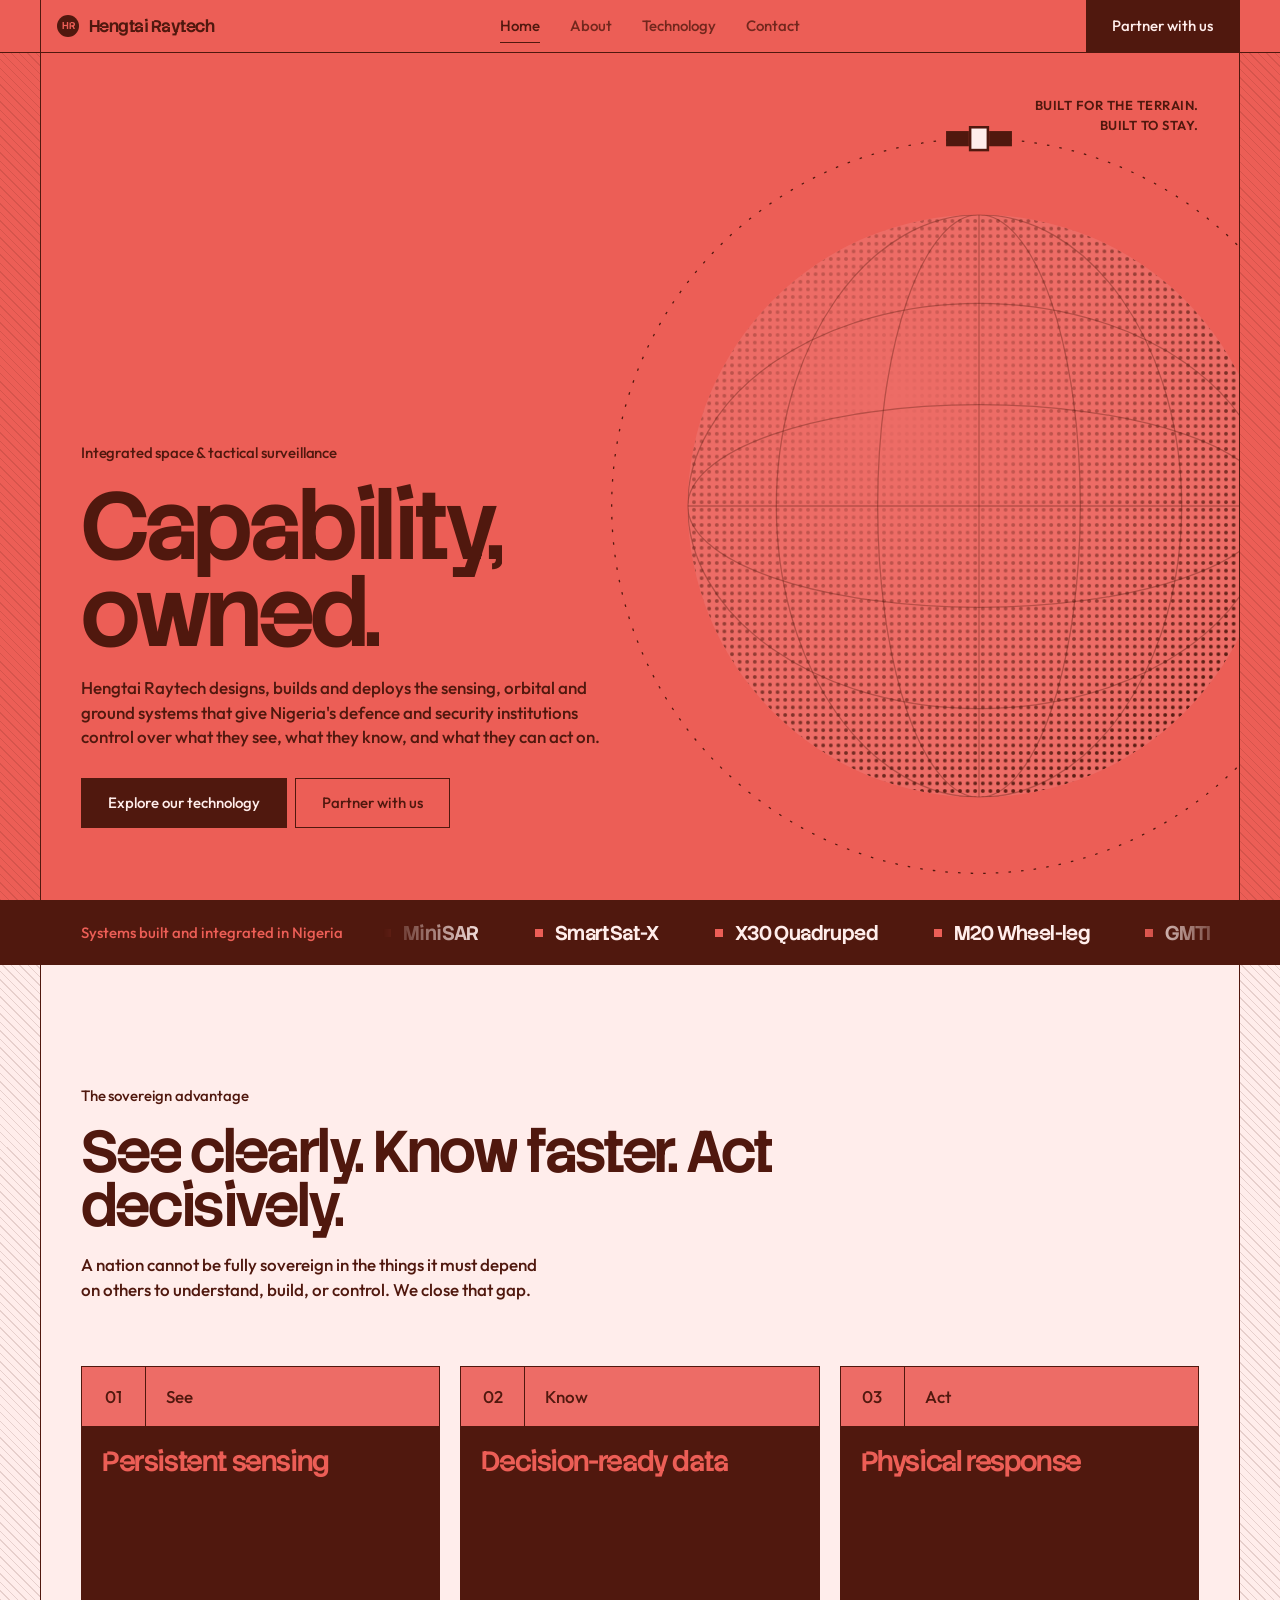
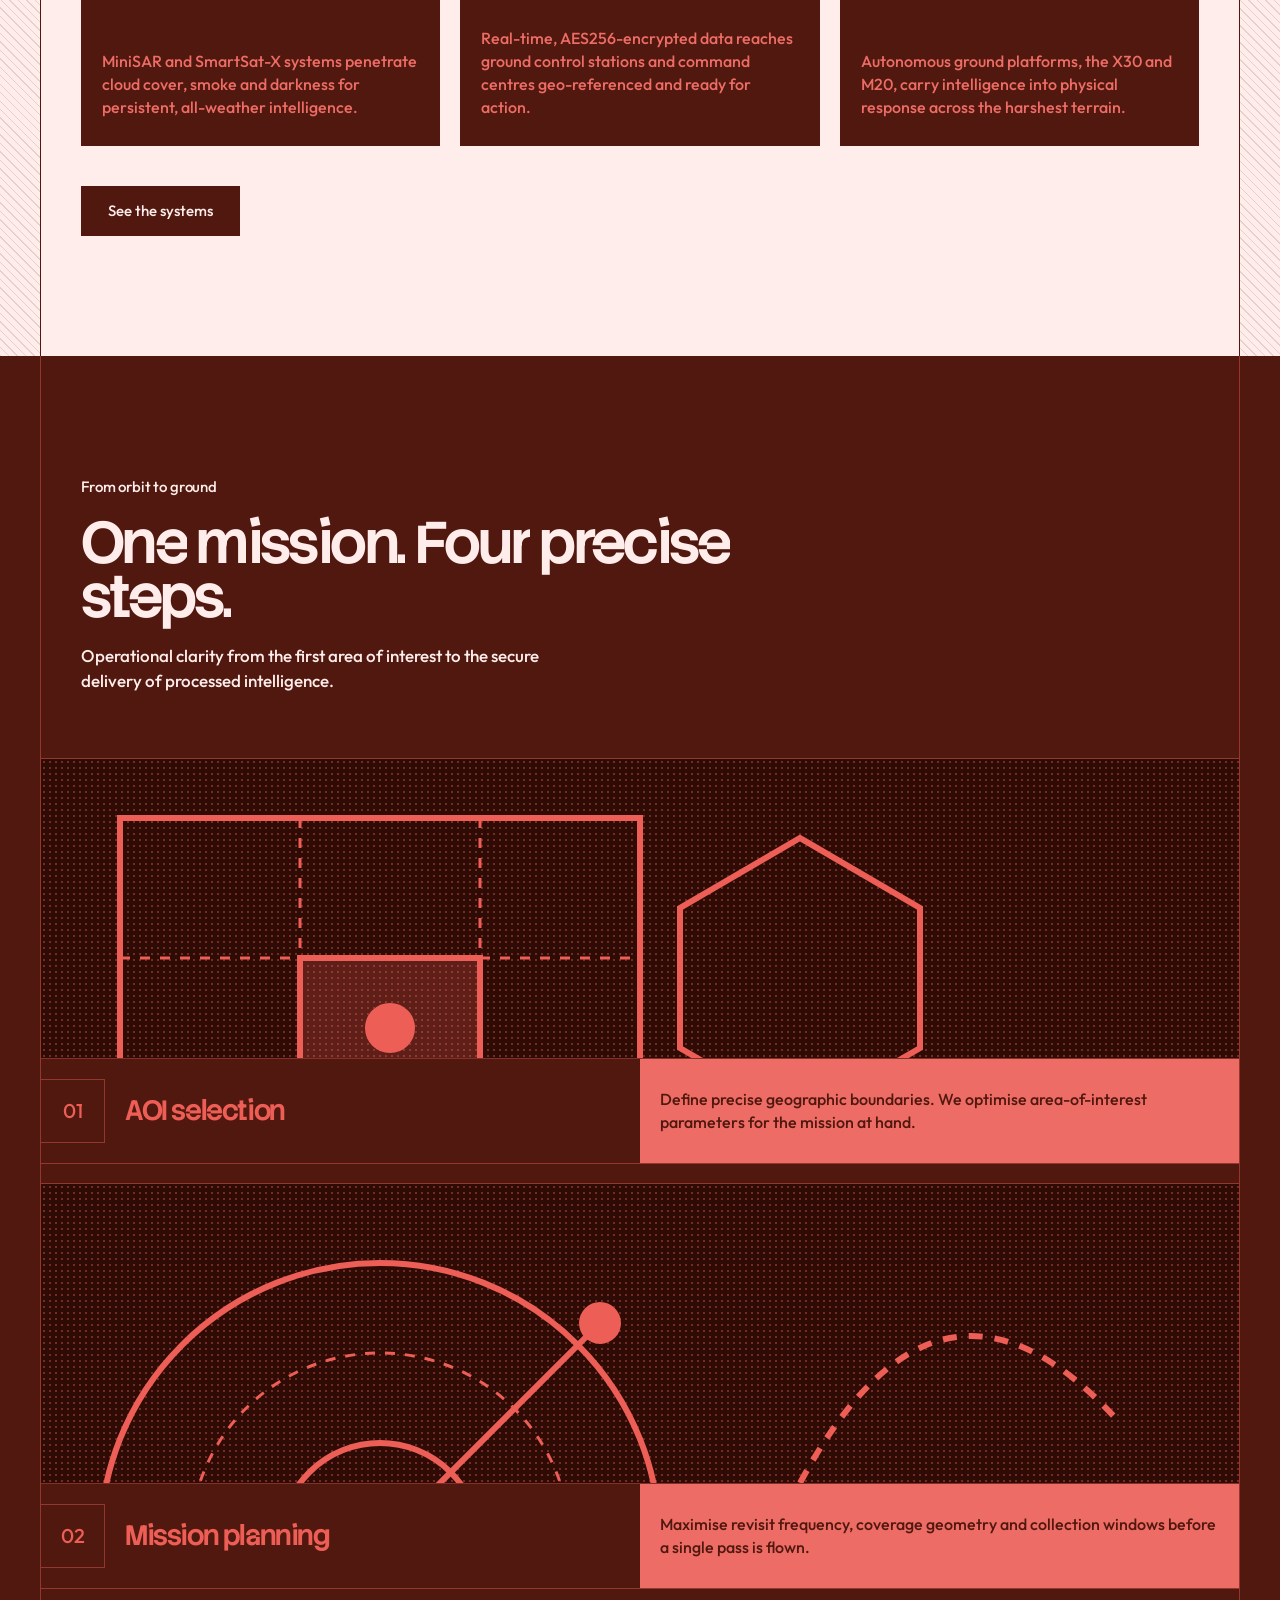
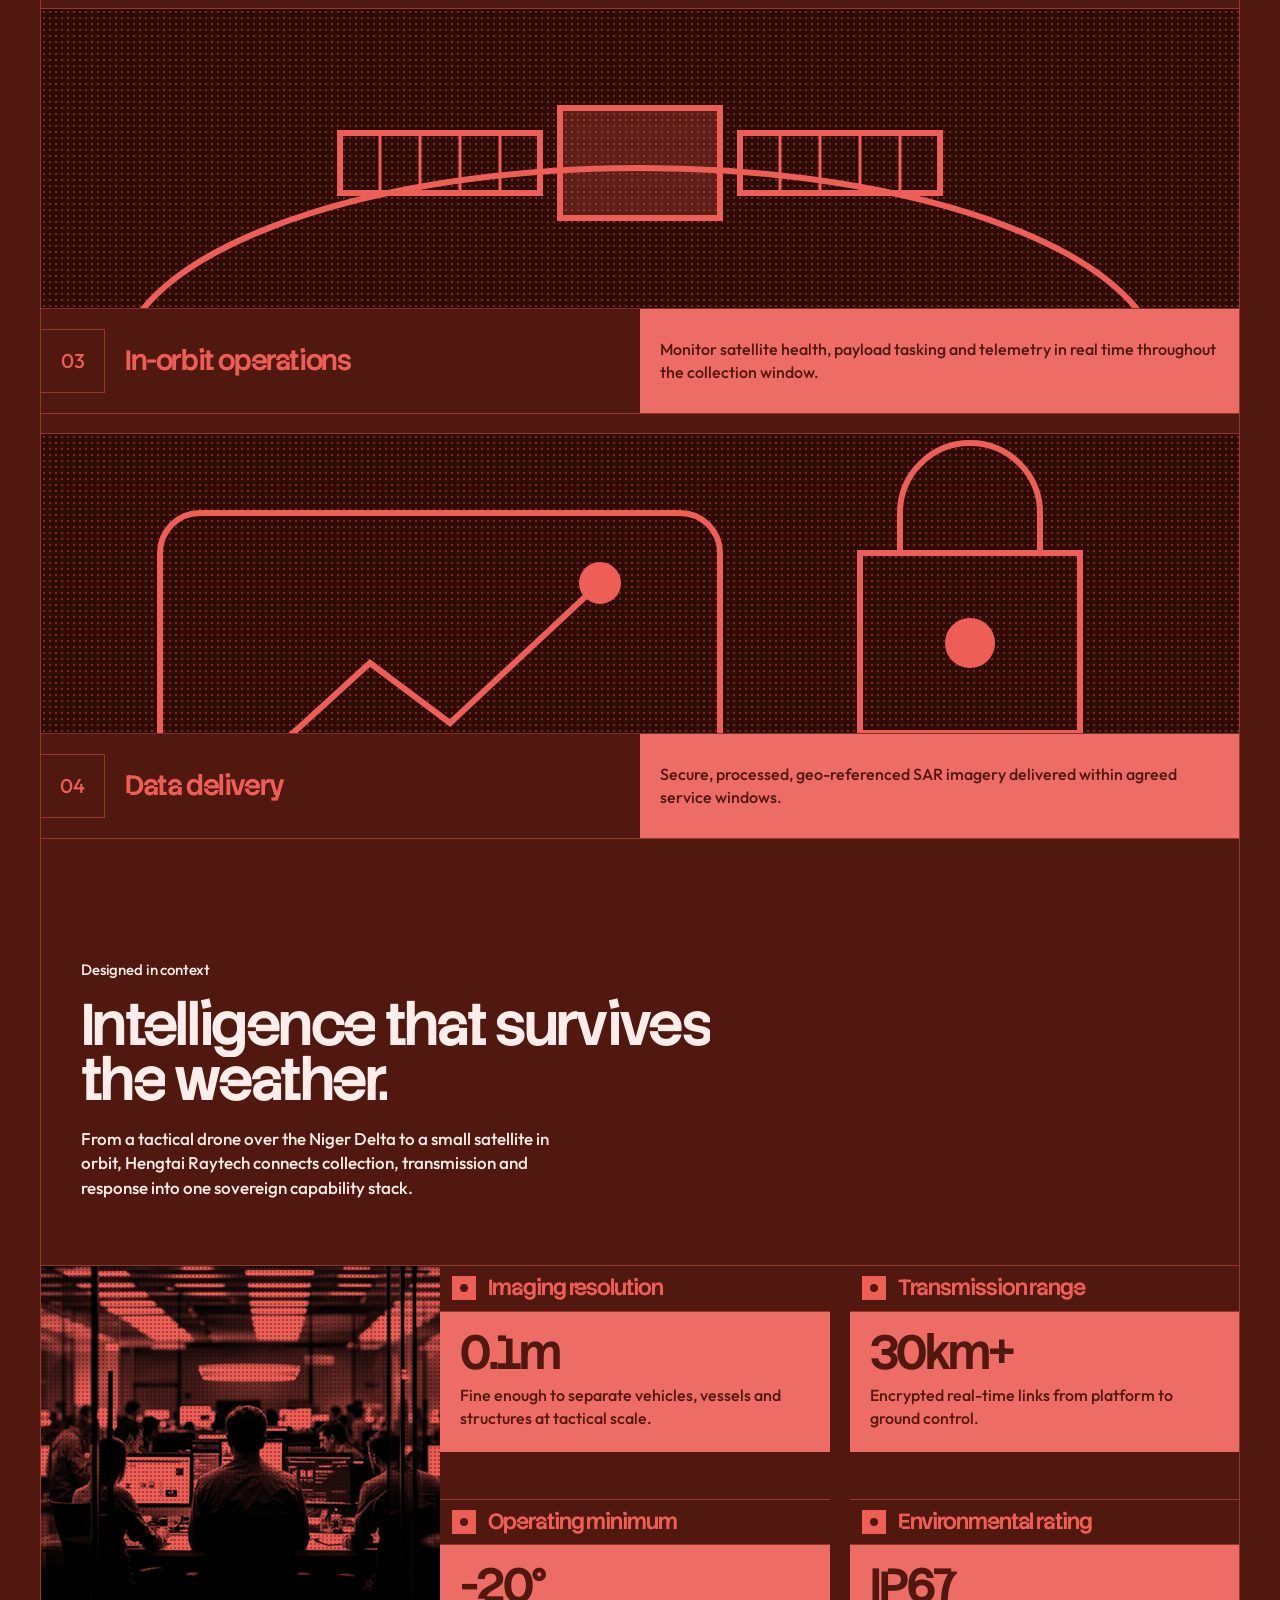
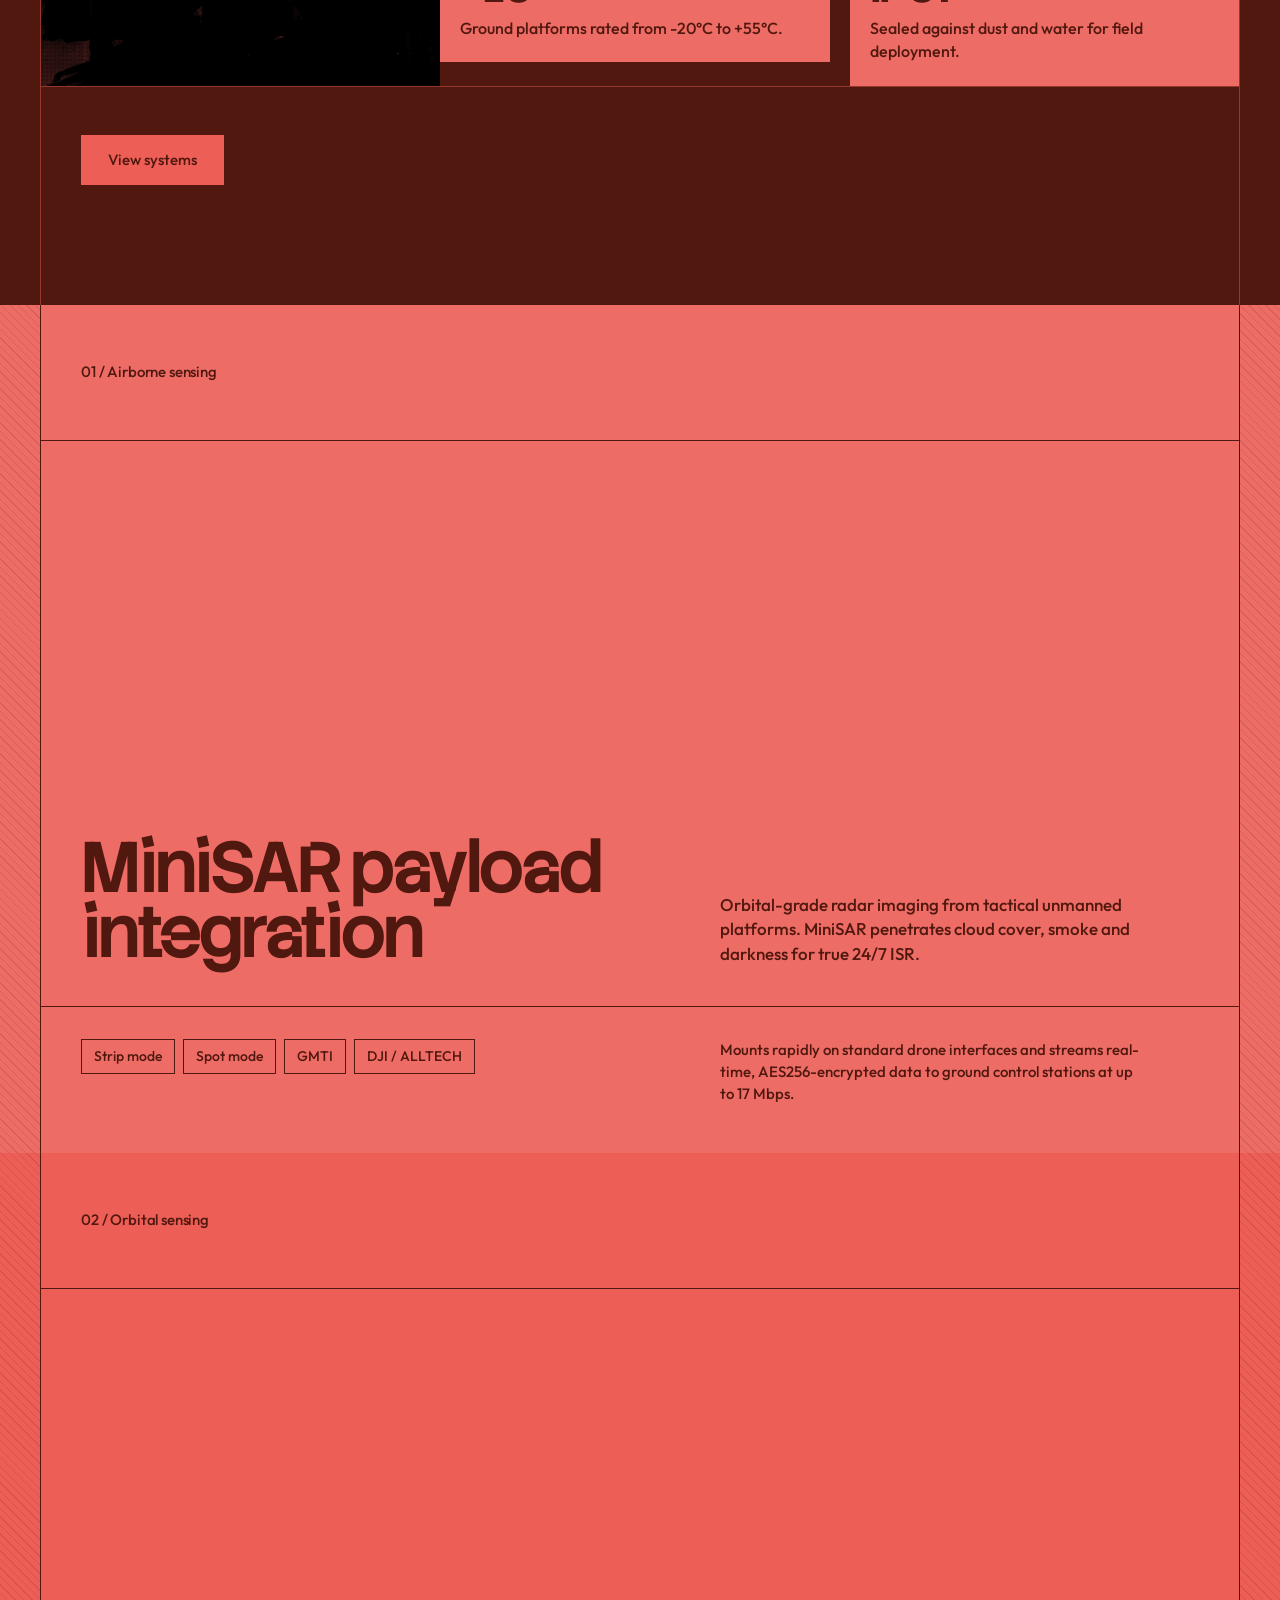
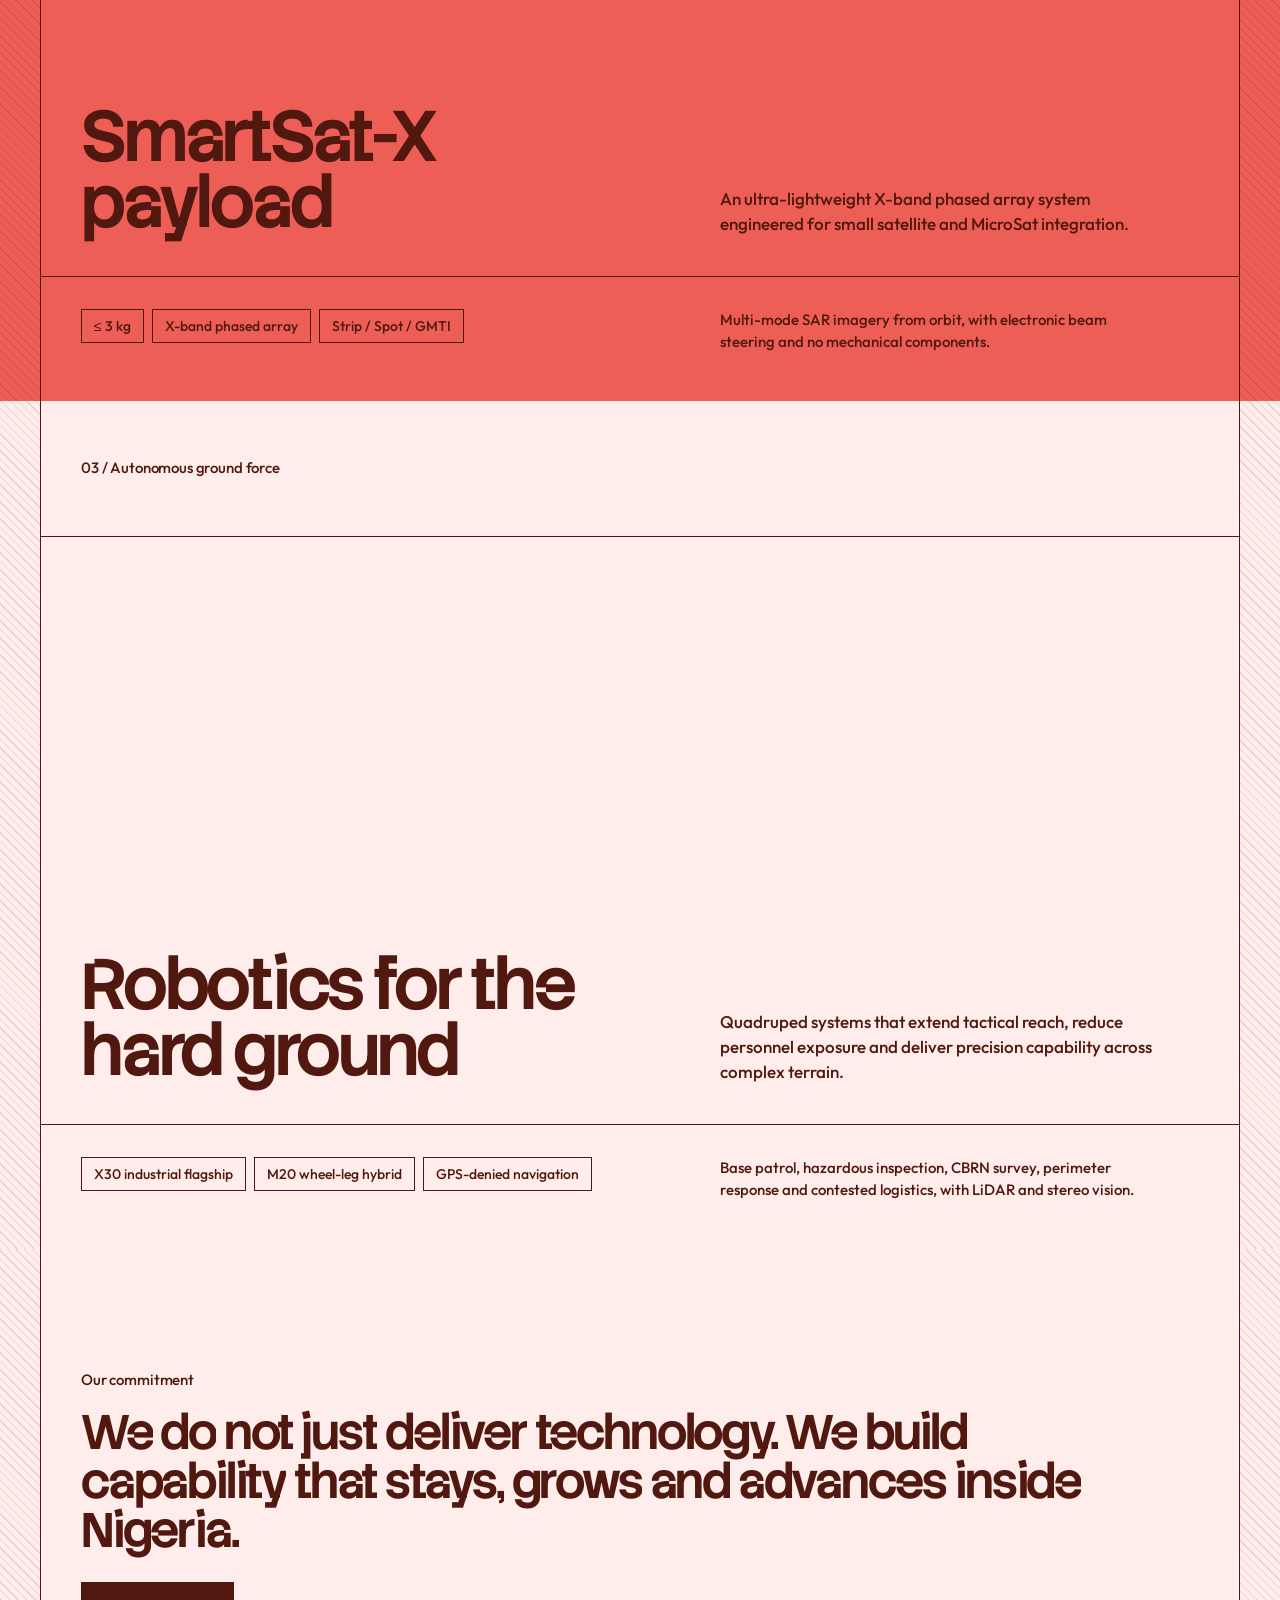
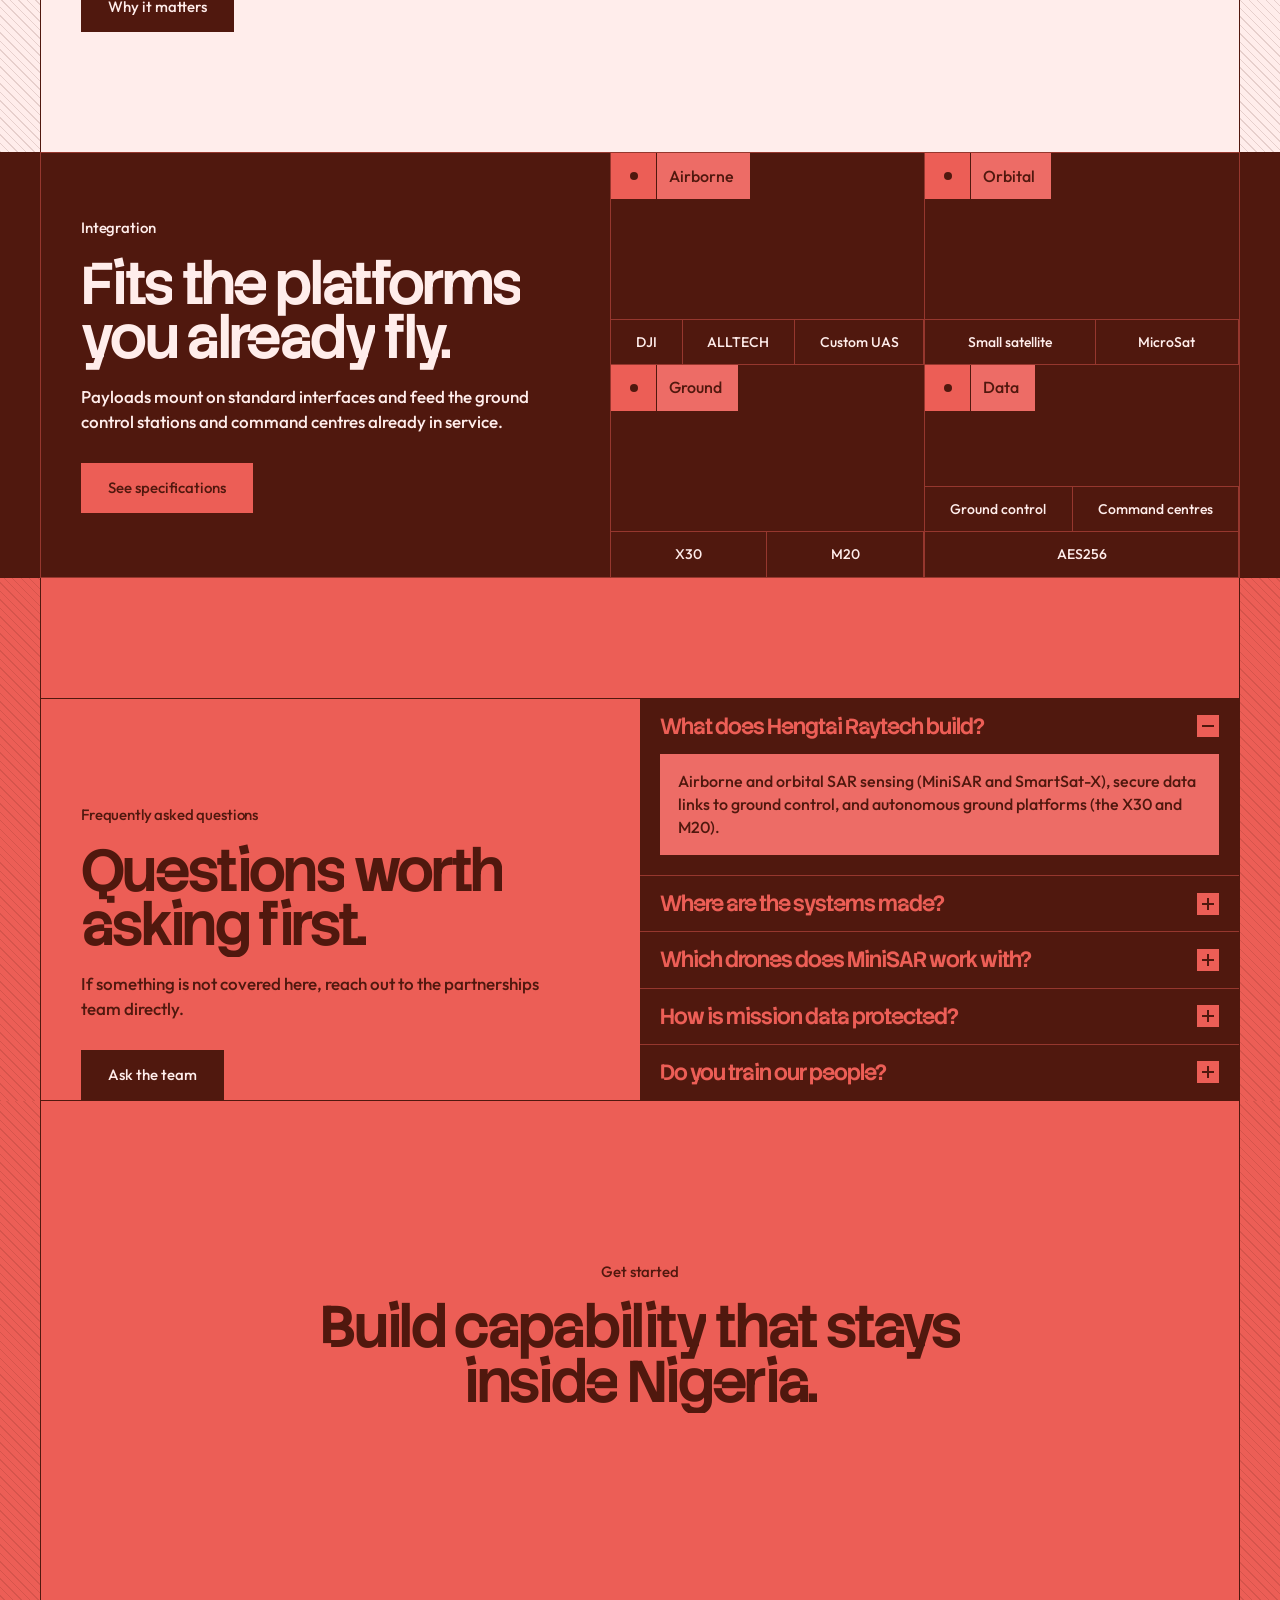
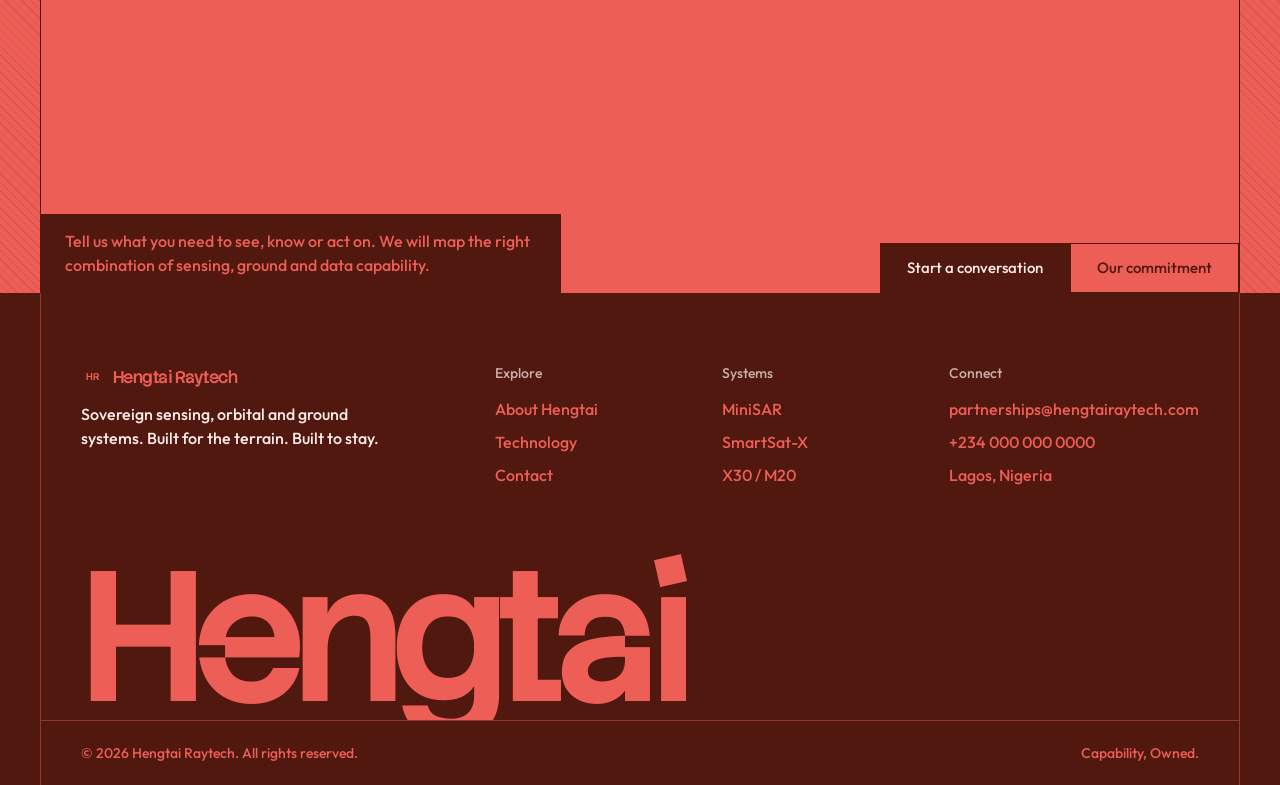
==== commit a92430d1: "Add integration section and accessibility polish Home gains an 'Integration' grid of supported platf" ====
--- a/index.html
+++ b/index.html
@@ -13,6 +13,7 @@
   <link rel="icon" href="assets/img/favicon.svg" type="image/svg+xml">
 </head>
 <body>
+<a class="skip" href="#main">Skip to content</a>
 
 <header class="site-header">
   <div class="frame">
@@ -28,7 +29,7 @@
   </div>
 </header>
 
-<main>
+<main id="main">
 
   <!-- Hero -->
   <section class="band band--signal hero" data-header="signal">
@@ -299,6 +300,26 @@
     </div>
   </section>
 
+  <!-- Integrates with -->
+  <section class="band band--ink" data-header="ink" style="position:relative;z-index:4">
+    <div class="frame">
+      <div class="stack">
+        <div class="stack__intro pad">
+          <p class="eyebrow fade">Integration</p>
+          <h2 class="title reveal">Fits the platforms you already fly.</h2>
+          <p class="lede fade">Payloads mount on standard interfaces and feed the ground control stations and command centres already in service.</p>
+          <div class="btns fade"><a class="btn btn--signal" href="service.html">See specifications</a></div>
+        </div>
+        <div class="stack__groups">
+          <div class="group fade"><div class="group__head"><i></i>Airborne</div><div class="group__items"><span>DJI</span><span>ALLTECH</span><span>Custom UAS</span></div></div>
+          <div class="group fade"><div class="group__head"><i></i>Orbital</div><div class="group__items"><span>Small satellite</span><span>MicroSat</span></div></div>
+          <div class="group fade"><div class="group__head"><i></i>Ground</div><div class="group__items"><span>X30</span><span>M20</span></div></div>
+          <div class="group fade"><div class="group__head"><i></i>Data</div><div class="group__items"><span>Ground control</span><span>Command centres</span><span>AES256</span></div></div>
+        </div>
+      </div>
+    </div>
+  </section>
+
   <!-- FAQ -->
   <section class="band band--signal" data-header="signal" style="position:relative;z-index:4">
     <div class="frame">
--- a/assets/css/style.css
+++ b/assets/css/style.css
@@ -373,3 +373,35 @@
 .band--ink .system { border-color: rgba(236, 94, 86, .45); }
 .footer__grid a.brand { display: flex; }
 .contact__info dd { overflow-wrap: anywhere; }
+
+/* ---------- Integration groups ---------- */
+.stack { display: grid; grid-template-columns: 1fr 1.1fr; border-top: 1px solid rgba(236, 94, 86, .45); border-bottom: 1px solid rgba(236, 94, 86, .45); }
+.stack__intro { padding-top: 64px; padding-bottom: 64px; border-right: 1px solid rgba(236, 94, 86, .45); }
+.stack__groups { display: grid; grid-template-columns: 1fr 1fr; }
+.group { display: flex; flex-direction: column; justify-content: space-between; min-height: 200px; overflow: hidden; border-bottom: 1px solid rgba(236, 94, 86, .45); }
+.group:nth-child(odd) { border-right: 1px solid rgba(236, 94, 86, .45); }
+.group:nth-last-child(-n+2) { border-bottom: 0; }
+.group__head { display: flex; align-items: center; gap: 12px; height: 46px; padding-right: 16px; width: max-content; background: var(--signal-soft); color: var(--ink); font-weight: 500; border-right: 1px solid var(--ink); }
+.group__head i { width: 46px; height: 46px; display: grid; place-items: center; background: var(--signal); border-right: 1px solid var(--ink); }
+.group__head i::after { content: ''; width: 8px; height: 8px; border-radius: 50%; background: var(--ink); }
+.group__items { display: flex; flex-wrap: wrap; border-top: 1px solid rgba(236, 94, 86, .45); }
+.group__items { margin-bottom: -1px; }
+.group__items span { flex: 1 1 auto; text-align: center; white-space: nowrap; padding: 12px 14px; border-right: 1px solid rgba(236, 94, 86, .45); border-bottom: 1px solid rgba(236, 94, 86, .45); color: var(--blush); font-weight: 500; font-size: 14px; transition: background .25s, color .25s; }
+.group__items span:hover { background: var(--signal); color: var(--ink); }
+
+/* ---------- Accessibility ---------- */
+.skip { position: absolute; left: 16px; top: -60px; z-index: 100; padding: 12px 18px; background: var(--ink); color: var(--blush); font-weight: 500; }
+.skip:focus { top: 8px; }
+:focus-visible { outline: 2px solid var(--ink); outline-offset: 3px; }
+.band--ink :focus-visible, .footer :focus-visible, .form :focus-visible, .faq__list :focus-visible { outline-color: var(--blush); }
+.form select { appearance: none; -webkit-appearance: none; padding-right: 44px; background-image: linear-gradient(45deg, transparent 50%, var(--signal) 50%), linear-gradient(-45deg, transparent 50%, var(--signal) 50%); background-position: right 22px center, right 16px center; background-size: 6px 6px; background-repeat: no-repeat; }
+
+@media (max-width: 960px) {
+  .stack { grid-template-columns: 1fr; }
+  .stack__intro { border-right: 0; border-bottom: 1px solid rgba(236, 94, 86, .45); }
+}
+@media (max-width: 600px) {
+  .stack__groups { grid-template-columns: 1fr; }
+  .group { min-height: 150px; border-right: 0 !important; border-bottom: 1px solid rgba(236, 94, 86, .45) !important; }
+  .group:last-child { border-bottom: 0 !important; }
+}
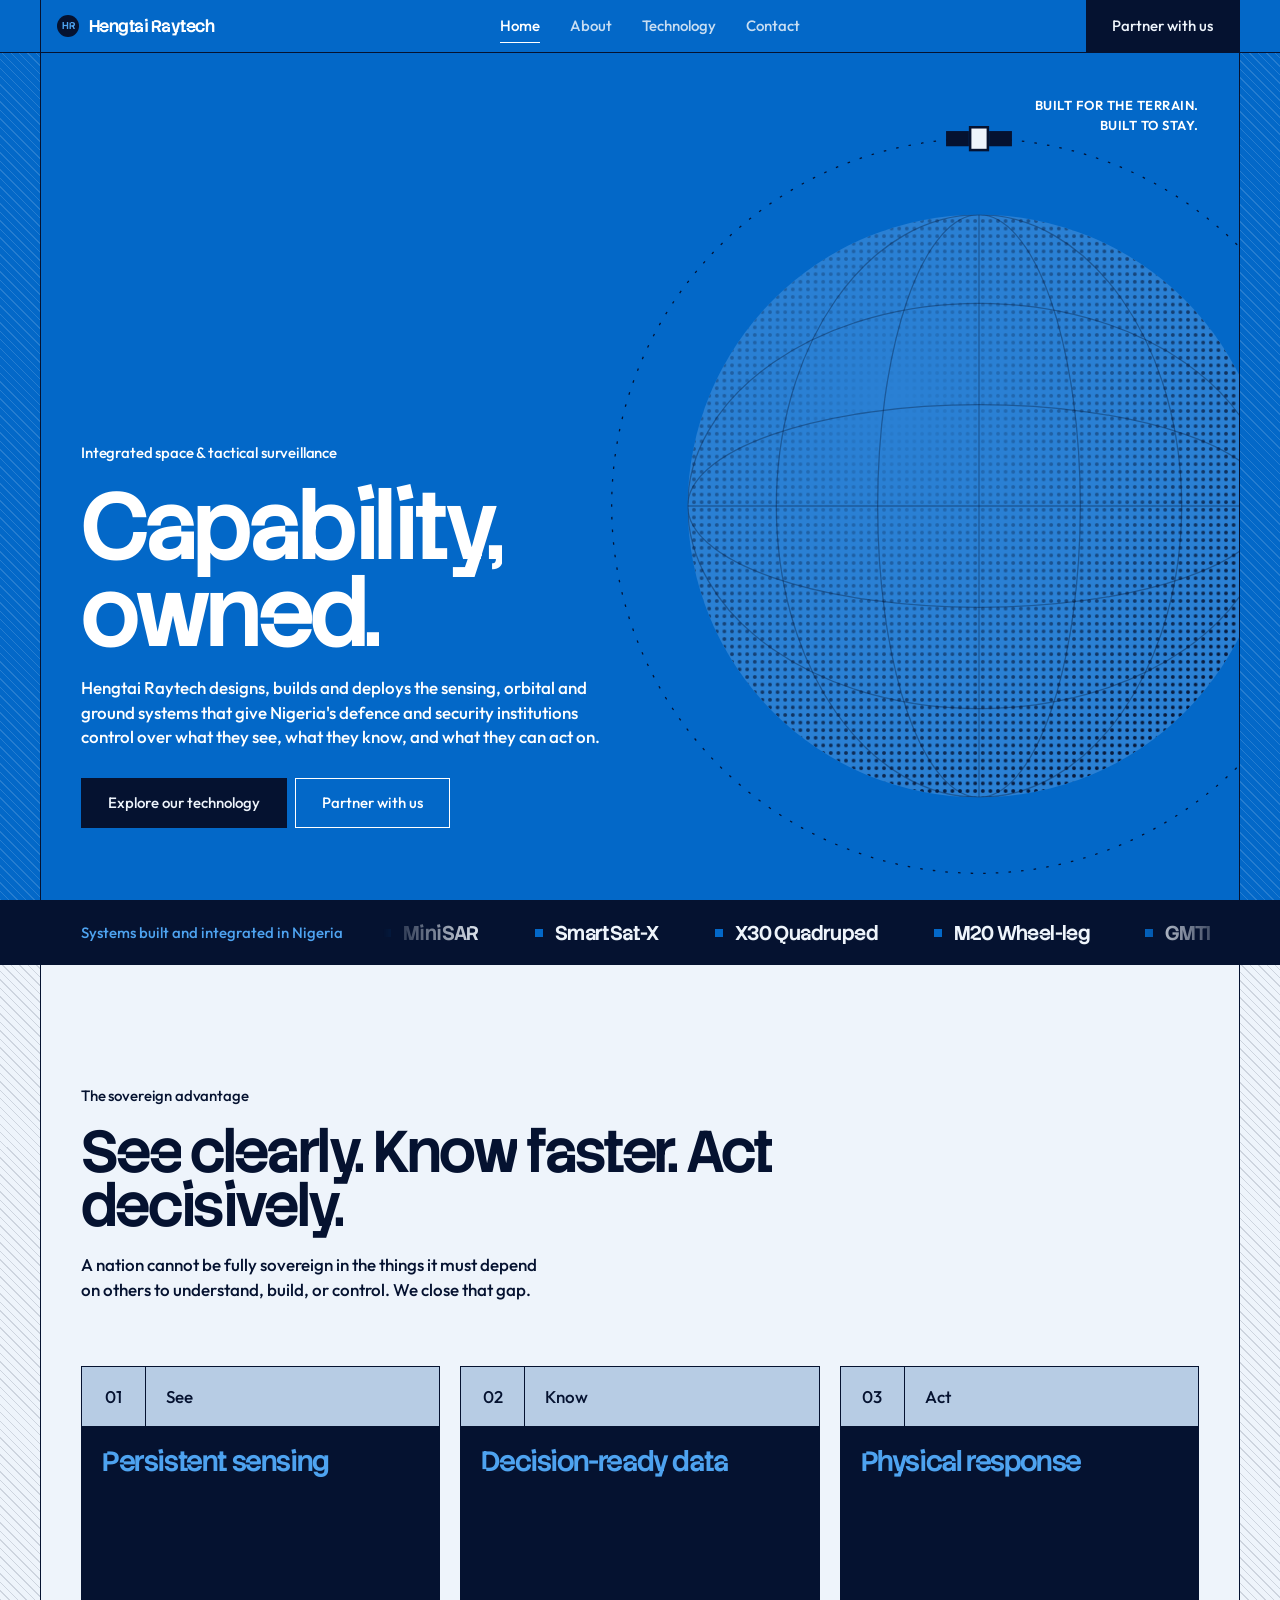
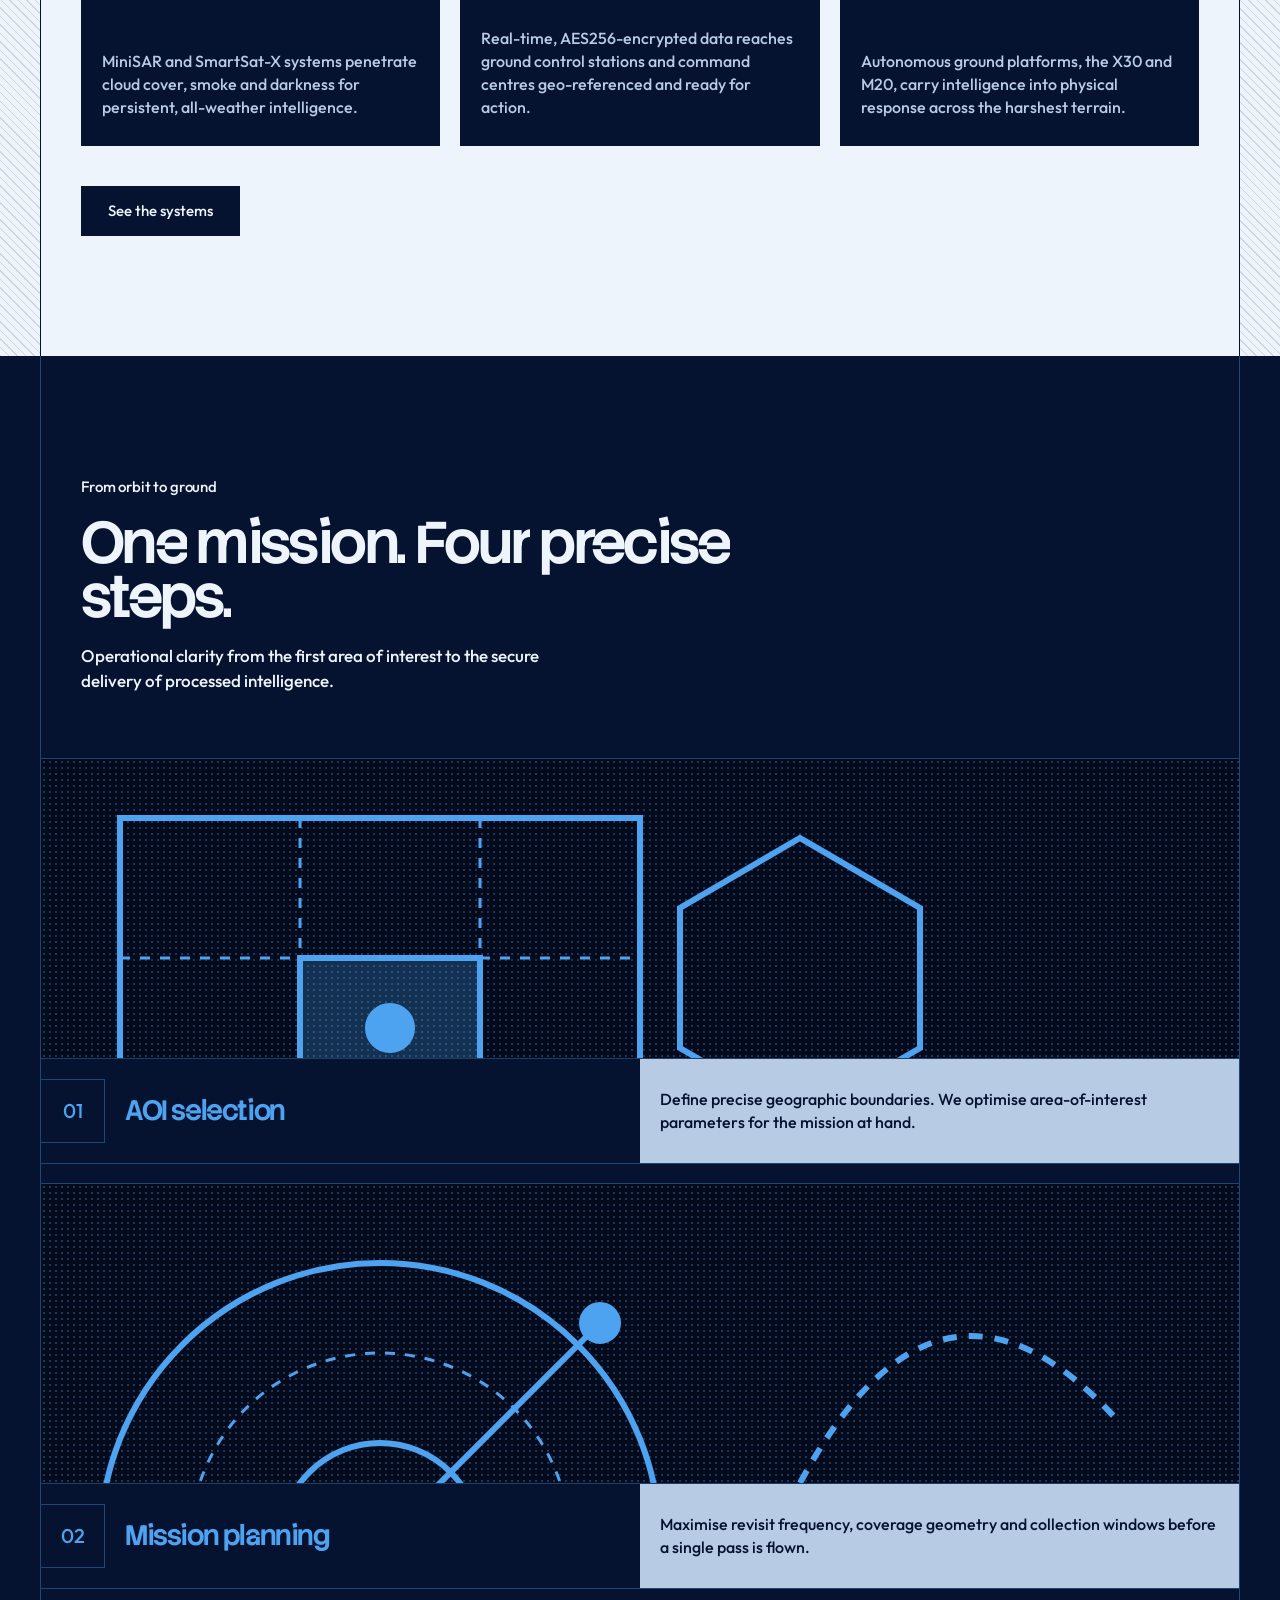
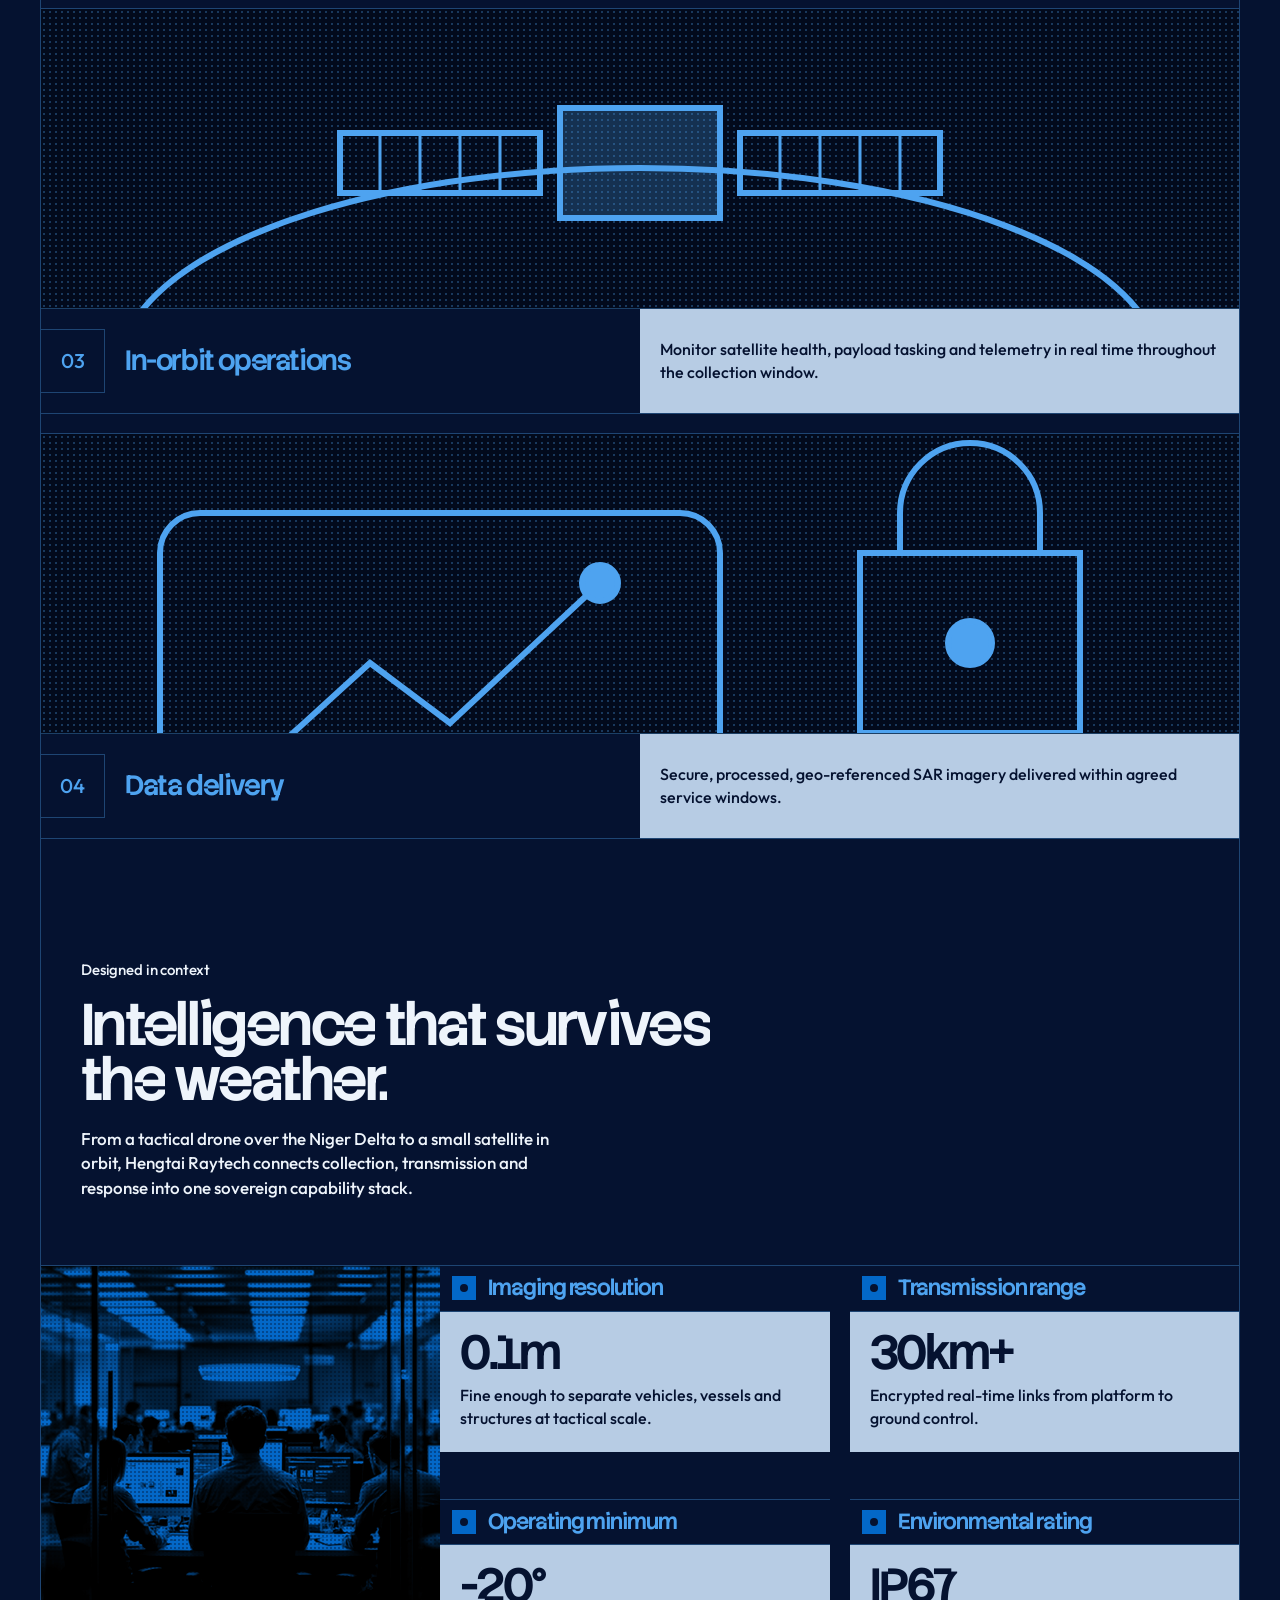
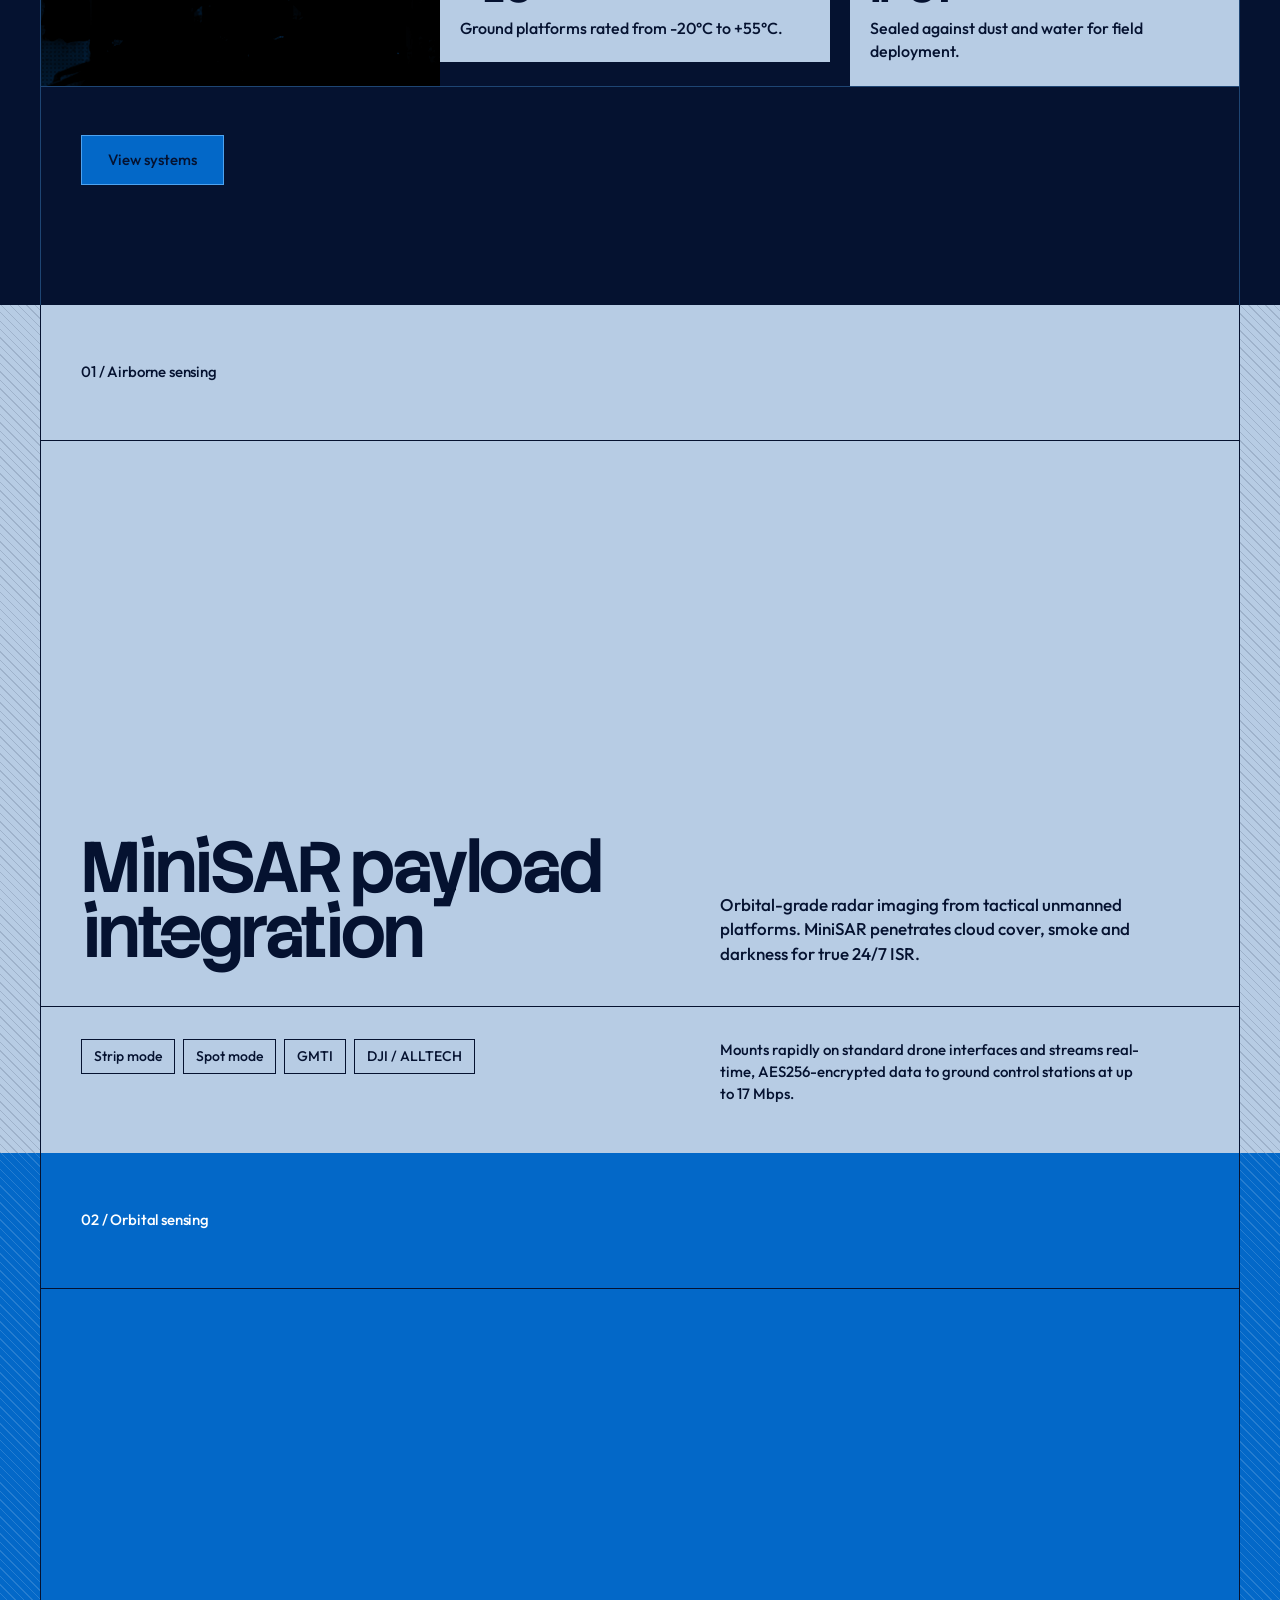
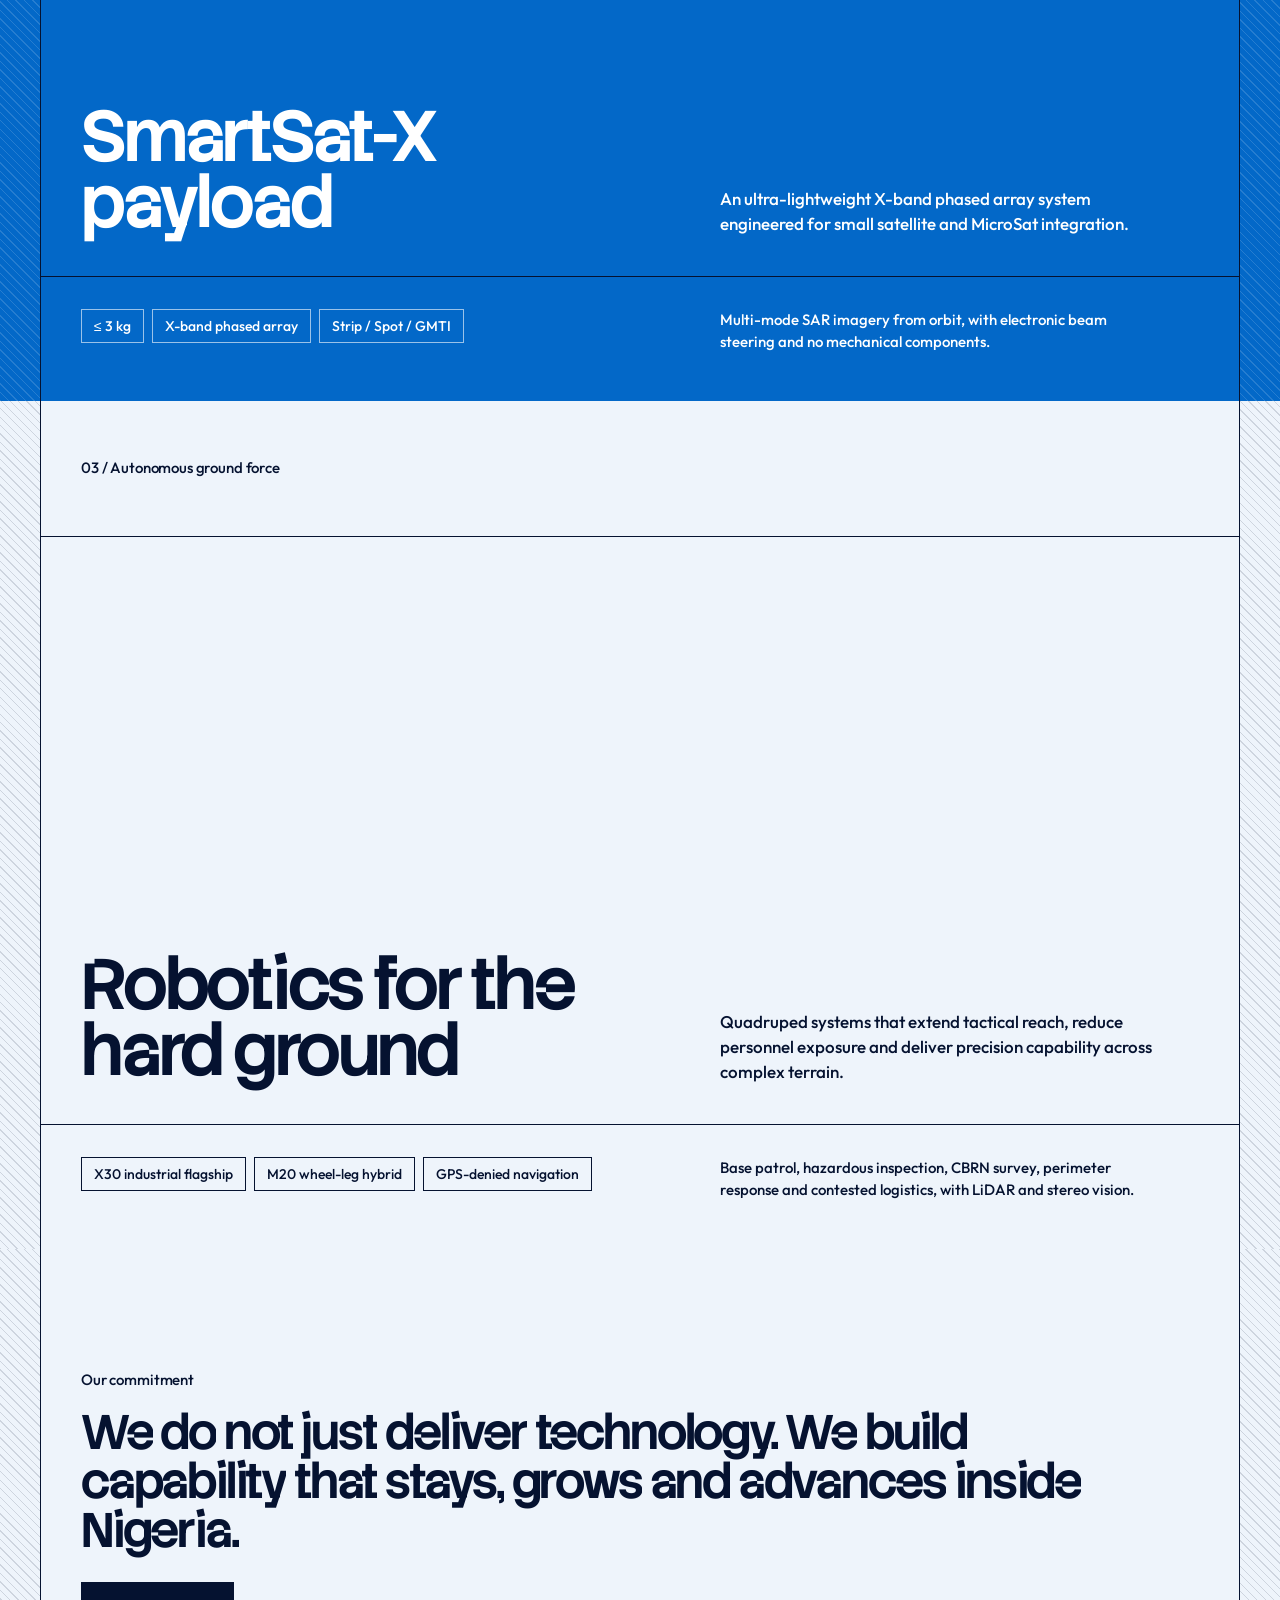
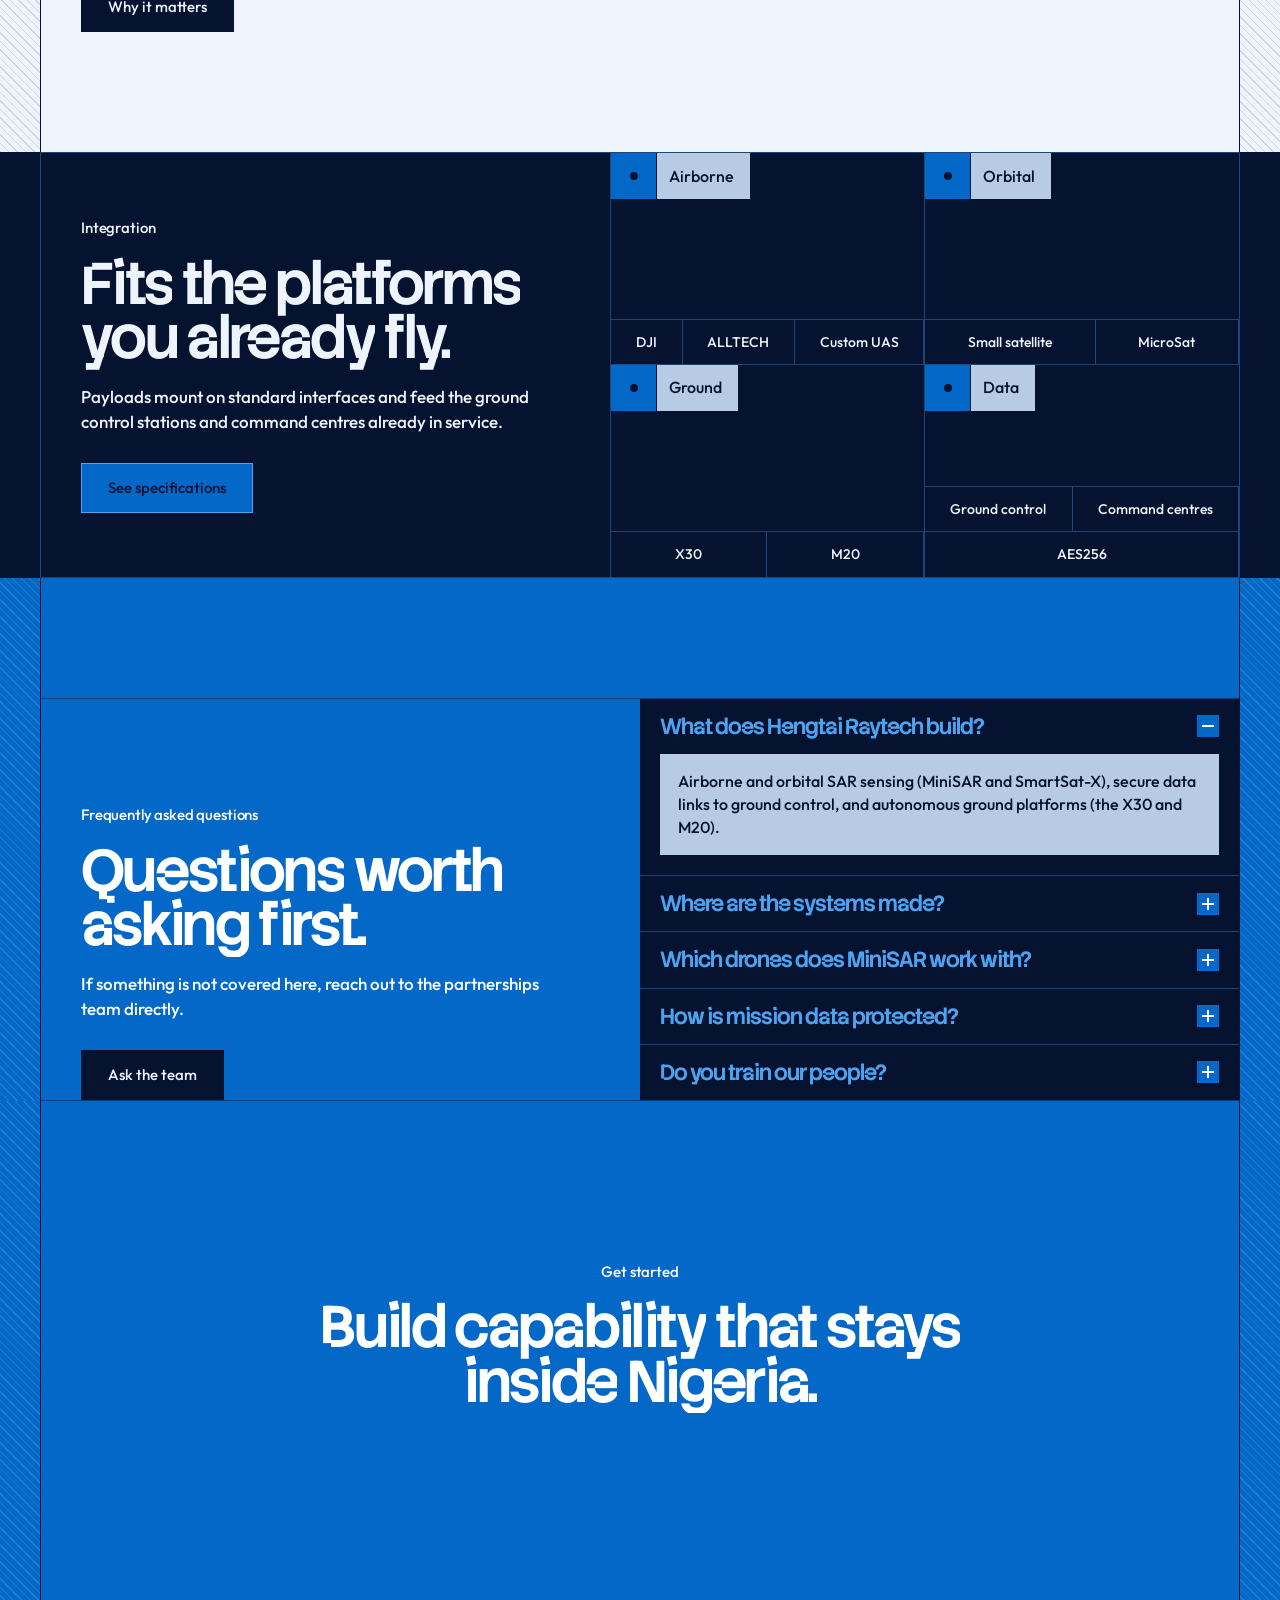
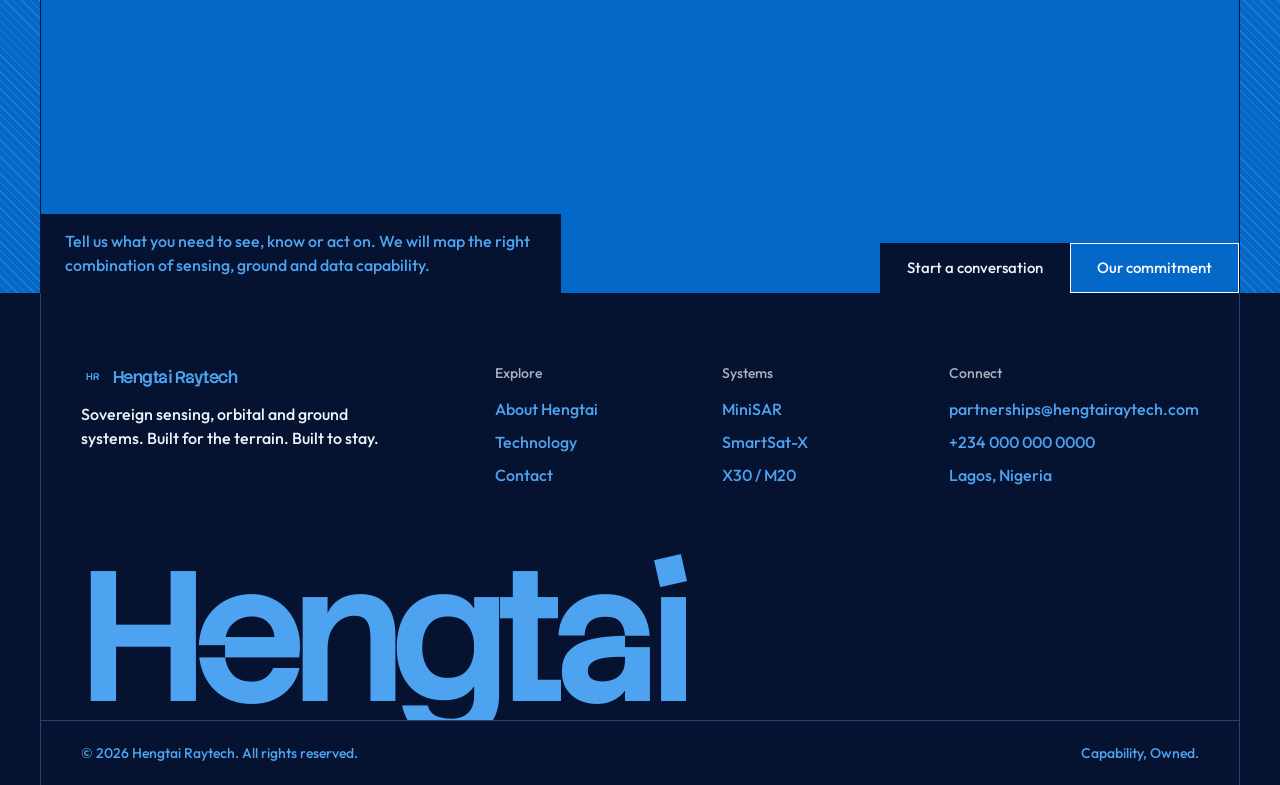
==== commit 082b1172: "Switch palette to Hengtai brand blue Replace the coral and oxide palette with the brand blue (#0368c" ====
--- a/index.html
+++ b/index.html
@@ -5,7 +5,7 @@
   <meta name="viewport" content="width=device-width, initial-scale=1">
   <title>Hengtai Raytech | Capability, Owned.</title>
   <meta name="description" content="Hengtai Raytech builds sovereign sensing, orbital and ground systems in Nigeria.">
-  <meta name="theme-color" content="#ec5e56">
+  <meta name="theme-color" content="#0368c8">
   <link rel="preconnect" href="https://fonts.googleapis.com">
   <link rel="preconnect" href="https://fonts.gstatic.com" crossorigin>
   <link rel="stylesheet" href="https://fonts.googleapis.com/css2?family=Stack+Sans+Notch:wght@400..700&family=Outfit:wght@400;500;600&display=swap">
@@ -39,7 +39,7 @@
         <svg class="globe" viewBox="0 0 600 600">
           <defs>
             <pattern id="dots" width="6" height="6" patternUnits="userSpaceOnUse">
-              <circle cx="3" cy="3" r="1.5" fill="#50180e"/>
+              <circle cx="3" cy="3" r="1.5" fill="#051230"/>
             </pattern>
             <radialGradient id="shade" cx="35%" cy="32%" r="75%">
               <stop offset="0" stop-color="#fff" stop-opacity="0"/>
@@ -51,9 +51,9 @@
             </mask>
             <clipPath id="globe-clip"><circle cx="300" cy="300" r="230"/></clipPath>
           </defs>
-          <circle cx="300" cy="300" r="230" fill="#ed6c66"/>
+          <circle cx="300" cy="300" r="230" fill="#2a80d4"/>
           <g clip-path="url(#globe-clip)">
-            <g class="spin" fill="none" stroke="#50180e" stroke-opacity=".35" stroke-width="1">
+            <g class="spin" fill="none" stroke="#051230" stroke-opacity=".35" stroke-width="1">
               <ellipse cx="300" cy="300" rx="230" ry="80"/>
               <ellipse cx="300" cy="300" rx="230" ry="160"/>
               <ellipse cx="300" cy="300" rx="80" ry="230"/>
@@ -64,11 +64,11 @@
           </g>
           <circle cx="300" cy="300" r="230" fill="url(#dots)" mask="url(#globe-mask)"/>
           <g class="orbit">
-            <ellipse cx="300" cy="300" rx="290" ry="290" fill="none" stroke="#50180e" stroke-width="1" stroke-dasharray="2 8"/>
+            <ellipse cx="300" cy="300" rx="290" ry="290" fill="none" stroke="#051230" stroke-width="1" stroke-dasharray="2 8"/>
             <g transform="translate(300 10)">
-              <rect x="-26" y="-6" width="18" height="12" fill="#50180e"/>
-              <rect x="8" y="-6" width="18" height="12" fill="#50180e"/>
-              <rect x="-7" y="-9" width="14" height="18" fill="#ffedeb" stroke="#50180e" stroke-width="2"/>
+              <rect x="-26" y="-6" width="18" height="12" fill="#051230"/>
+              <rect x="8" y="-6" width="18" height="12" fill="#051230"/>
+              <rect x="-7" y="-9" width="14" height="18" fill="#eef4fb" stroke="#051230" stroke-width="2"/>
             </g>
           </g>
         </svg>
@@ -150,11 +150,11 @@
       <div class="steps">
         <article class="step">
           <div class="step__art" aria-hidden="true">
-            <svg viewBox="0 0 1200 360" preserveAspectRatio="xMidYMax slice" fill="none" stroke="#ec5e56" stroke-width="6">
+            <svg viewBox="0 0 1200 360" preserveAspectRatio="xMidYMax slice" fill="none" stroke="#4ea3f0" stroke-width="6">
               <rect x="80" y="60" width="520" height="360" />
               <path d="M80 200 H600 M260 60 V420 M440 60 V420" stroke-width="3" stroke-dasharray="10 10"/>
-              <rect x="260" y="200" width="180" height="140" fill="#ec5e56" fill-opacity=".25"/>
-              <circle cx="350" cy="270" r="22" fill="#ec5e56"/>
+              <rect x="260" y="200" width="180" height="140" fill="#4ea3f0" fill-opacity=".25"/>
+              <circle cx="350" cy="270" r="22" fill="#4ea3f0"/>
               <path d="M760 80 l120 70 v140 l-120 70 l-120 -70 v-140z"/>
             </svg>
           </div>
@@ -166,12 +166,12 @@
         <div class="steps-gap"></div>
         <article class="step">
           <div class="step__art" aria-hidden="true">
-            <svg viewBox="0 0 1200 360" preserveAspectRatio="xMidYMax slice" fill="none" stroke="#ec5e56" stroke-width="6">
+            <svg viewBox="0 0 1200 360" preserveAspectRatio="xMidYMax slice" fill="none" stroke="#4ea3f0" stroke-width="6">
               <circle cx="340" cy="360" r="280"/>
               <circle cx="340" cy="360" r="190" stroke-width="3" stroke-dasharray="10 10"/>
               <circle cx="340" cy="360" r="100"/>
               <path d="M340 360 L560 140" />
-              <circle cx="560" cy="140" r="18" fill="#ec5e56"/>
+              <circle cx="560" cy="140" r="18" fill="#4ea3f0"/>
               <path d="M760 300 q140 -260 320 -60" stroke-dasharray="14 12"/>
             </svg>
           </div>
@@ -183,9 +183,9 @@
         <div class="steps-gap"></div>
         <article class="step">
           <div class="step__art" aria-hidden="true">
-            <svg viewBox="0 0 1200 360" preserveAspectRatio="xMidYMax slice" fill="none" stroke="#ec5e56" stroke-width="6">
+            <svg viewBox="0 0 1200 360" preserveAspectRatio="xMidYMax slice" fill="none" stroke="#4ea3f0" stroke-width="6">
               <ellipse cx="600" cy="360" rx="520" ry="200"/>
-              <rect x="520" y="100" width="160" height="110" fill="#ec5e56" fill-opacity=".25"/>
+              <rect x="520" y="100" width="160" height="110" fill="#4ea3f0" fill-opacity=".25"/>
               <rect x="300" y="125" width="200" height="60"/>
               <rect x="700" y="125" width="200" height="60"/>
               <path d="M340 125 v60 M380 125 v60 M420 125 v60 M460 125 v60 M740 125 v60 M780 125 v60 M820 125 v60 M860 125 v60" stroke-width="3"/>
@@ -199,12 +199,12 @@
         <div class="steps-gap"></div>
         <article class="step">
           <div class="step__art" aria-hidden="true">
-            <svg viewBox="0 0 1200 360" preserveAspectRatio="xMidYMax slice" fill="none" stroke="#ec5e56" stroke-width="6">
+            <svg viewBox="0 0 1200 360" preserveAspectRatio="xMidYMax slice" fill="none" stroke="#4ea3f0" stroke-width="6">
               <rect x="120" y="80" width="560" height="340" rx="40"/>
               <path d="M220 330 L330 230 L410 290 L560 150" />
-              <circle cx="560" cy="150" r="18" fill="#ec5e56"/>
+              <circle cx="560" cy="150" r="18" fill="#4ea3f0"/>
               <path d="M820 120 h220 v180 h-220z M860 120 v-40 a70 70 0 0 1 140 0 v40"/>
-              <circle cx="930" cy="210" r="22" fill="#ec5e56"/>
+              <circle cx="930" cy="210" r="22" fill="#4ea3f0"/>
             </svg>
           </div>
           <div class="step__row">
--- a/assets/css/style.css
+++ b/assets/css/style.css
@@ -1,14 +1,13 @@
 /* Hengtai Raytech — sitewide styles */
 
 :root {
-  --ink: #50180e;          /* deep oxide brown */
-  --ink-deep: #3a0f08;
-  --signal: #ec5e56;       /* primary coral */
-  --signal-soft: #ed6c66;
-  --blush: #ffedeb;
-  --cream: #f6f2e5;
-  --mute: #957d83;
-  --line: rgba(80, 24, 14, 1);
+  --ink: #051230;          /* deep navy */
+  --signal: #0368c8;       /* Hengtai brand blue */
+  --on-signal: #ffffff;    /* text on brand blue */
+  --accent: #4ea3f0;       /* blue for text and lines on navy */
+  --signal-soft: #b7cce4;  /* pale blue panels */
+  --blush: #eef4fb;        /* off-white page */
+  --line: var(--ink);
   --frame: 1200px;
   --gutter: 40px;
   --head: 'Stack Sans Notch', 'Archivo', 'Helvetica Neue', Arial, sans-serif;
@@ -52,15 +51,15 @@
 }
 .pad { padding: 0 var(--gutter); }
 
-.band--signal { background: var(--signal); color: var(--ink); }
+.band--signal { background: var(--signal); color: var(--on-signal); }
 .band--signal .frame { background: var(--signal); }
 .band--soft { background: var(--signal-soft); color: var(--ink); }
 .band--soft .frame { background: var(--signal-soft); }
 .band--blush { background: var(--blush); color: var(--ink); }
 .band--blush .frame { background: var(--blush); }
-.band--ink { background: var(--ink); color: var(--signal); --line: var(--signal); }
+.band--ink { background: var(--ink); color: var(--accent); --line: var(--accent); }
 .band--ink::before { opacity: 0; }
-.band--ink .frame { background: var(--ink); border-color: rgba(236, 94, 86, .45); }
+.band--ink .frame { background: var(--ink); border-color: rgba(78, 163, 240, .35); }
 .band--ink .lede, .band--ink .eyebrow { color: var(--blush); }
 
 /* ---------- Type ---------- */
@@ -100,7 +99,7 @@
 .btn span { position: relative; z-index: 1; transition: color .35s var(--ease); }
 .btn::after {
   content: ''; position: absolute; inset: 0;
-  background: var(--signal);
+  background: var(--accent);
   transform: translateY(101%);
   transition: transform .45s var(--ease);
 }
@@ -109,10 +108,10 @@
 .btn--line { background: transparent; color: var(--ink); }
 .btn--line::after { background: var(--ink); }
 .btn--line:hover span { color: var(--blush); }
-.btn--signal { background: var(--signal); color: var(--ink); border-color: var(--signal); }
+.btn--signal { background: var(--signal); color: var(--ink); border-color: var(--accent); }
 .btn--signal::after { background: var(--blush); }
 .btn--signal:hover span { color: var(--ink); }
-.btn--ghost-signal { background: transparent; color: var(--signal); border-color: var(--signal); }
+.btn--ghost-signal { background: transparent; color: var(--accent); border-color: var(--accent); }
 .btn--ghost-signal::after { background: var(--signal); }
 .btn--ghost-signal:hover span { color: var(--ink); }
 
@@ -120,12 +119,13 @@
 .site-header {
   position: fixed; top: 0; left: 0; right: 0; z-index: 50;
   background: var(--signal);
+  color: var(--on-signal);
   border-bottom: 1px solid var(--ink);
-  transition: background .3s;
+  transition: background .3s, color .3s;
 }
 .site-header .frame { display: flex; align-items: stretch; height: 52px; background: transparent; }
 .brand { display: flex; align-items: center; gap: 10px; padding-left: 16px; font-family: var(--head); font-weight: 600; font-size: 17px; letter-spacing: -0.03em; }
-.brand__mark { display: grid; place-items: center; width: 22px; height: 22px; border-radius: 50%; background: var(--ink); color: var(--signal); font-size: 10px; letter-spacing: 0; }
+.brand__mark { display: grid; place-items: center; width: 22px; height: 22px; border-radius: 50%; background: var(--ink); color: var(--accent); font-size: 10px; letter-spacing: 0; }
 .nav { display: flex; align-items: center; gap: 30px; margin: 0 auto; font-size: 15px; font-weight: 500; }
 .nav a { position: relative; opacity: .78; transition: opacity .2s; }
 .nav a:hover, .nav a.is-active { opacity: 1; }
@@ -150,7 +150,7 @@
 @keyframes spin { to { transform: rotate(360deg); } }
 
 /* ---------- Marquee strip ---------- */
-.strip { background: var(--ink); color: var(--signal); border-top: 1px solid var(--ink); }
+.strip { background: var(--ink); color: var(--accent); border-top: 1px solid var(--ink); }
 .strip .frame { display: flex; align-items: center; height: 64px; border-color: transparent; background: var(--ink); overflow: hidden; }
 .strip__label { flex: none; padding: 0 var(--gutter); font-weight: 500; font-size: 15px; white-space: nowrap; }
 .marquee { flex: 1; overflow: hidden; mask-image: linear-gradient(90deg, transparent, #000 12%, #000 88%, transparent); -webkit-mask-image: linear-gradient(90deg, transparent, #000 12%, #000 88%, transparent); }
@@ -162,7 +162,7 @@
 /* ---------- Numbered cards (header strip + body) ---------- */
 .cards { display: grid; grid-template-columns: repeat(3, 1fr); gap: 20px; padding-bottom: 40px; }
 .cards--2 { grid-template-columns: repeat(2, 1fr); }
-.card { display: flex; flex-direction: column; background: var(--ink); color: var(--signal); min-height: 380px; border: 1px solid var(--ink); }
+.card { display: flex; flex-direction: column; background: var(--ink); color: var(--accent); min-height: 380px; border: 1px solid var(--ink); }
 .card__bar { display: flex; height: 60px; background: var(--signal-soft); color: var(--ink); border-bottom: 1px solid var(--ink); font-weight: 500; font-size: 17px; }
 .card__bar b { display: grid; place-items: center; width: 64px; font-weight: 500; border-right: 1px solid var(--ink); }
 .card__bar span { display: flex; align-items: center; padding: 0 20px; }
@@ -174,34 +174,34 @@
 .after-cards { padding-bottom: 120px; }
 
 /* ---------- Sticky step stack ---------- */
-.steps { border-top: 1px solid rgba(236, 94, 86, .45); }
-.step { position: sticky; top: 52px; background: var(--ink); border-bottom: 1px solid rgba(236, 94, 86, .45); }
-.step__art { height: 300px; position: relative; overflow: hidden; background: #2e0b05; border-bottom: 1px solid rgba(236, 94, 86, .45); }
+.steps { border-top: 1px solid rgba(78, 163, 240, .35); }
+.step { position: sticky; top: 52px; background: var(--ink); border-bottom: 1px solid rgba(78, 163, 240, .35); }
+.step__art { height: 300px; position: relative; overflow: hidden; background: #020a1c; border-bottom: 1px solid rgba(78, 163, 240, .35); }
 .step__art::before {
   content: ''; position: absolute; inset: 0;
-  background-image: radial-gradient(rgba(236, 94, 86, .38) 1.1px, transparent 1.4px);
+  background-image: radial-gradient(rgba(78, 163, 240, .3) 1.1px, transparent 1.4px);
   background-size: 6px 6px;
 }
 .step__art svg { position: absolute; left: 0; bottom: -60px; width: 100%; height: 360px; }
 .step__row { display: grid; grid-template-columns: 1fr 1fr; min-height: 104px; }
 .step__name { display: flex; align-items: center; gap: 20px; padding: 0; }
-.step__name b { display: grid; place-items: center; width: 64px; height: 64px; margin-left: 0; border: 1px solid rgba(236, 94, 86, .45); border-left: 0; font-weight: 500; font-size: 20px; }
+.step__name b { display: grid; place-items: center; width: 64px; height: 64px; margin-left: 0; border: 1px solid rgba(78, 163, 240, .35); border-left: 0; font-weight: 500; font-size: 20px; }
 .step__name h3 { font-size: clamp(22px, 2.2vw, 28px); letter-spacing: -0.05em; }
 .step__desc { background: var(--signal-soft); color: var(--ink); padding: 18px 20px; font-weight: 500; font-size: 16px; display: flex; align-items: center; }
-.steps-gap { height: 20px; background: var(--ink); border-bottom: 1px solid rgba(236, 94, 86, .45); }
+.steps-gap { height: 20px; background: var(--ink); border-bottom: 1px solid rgba(78, 163, 240, .35); }
 
 /* ---------- Split: halftone image + grid of tiles ---------- */
-.split { display: grid; grid-template-columns: 1fr 2fr; border-top: 1px solid rgba(236, 94, 86, .45); border-bottom: 1px solid rgba(236, 94, 86, .45); }
+.split { display: grid; grid-template-columns: 1fr 2fr; border-top: 1px solid rgba(78, 163, 240, .35); border-bottom: 1px solid rgba(78, 163, 240, .35); }
 .split__media { position: relative; min-height: 420px; overflow: hidden; background: var(--signal); }
 .split__media img { position: absolute; inset: 0; width: 100%; height: 100%; object-fit: cover; filter: grayscale(1) contrast(1.15) brightness(1.1); mix-blend-mode: multiply; }
 .split__media::after { content: ''; position: absolute; inset: 0; background-image: radial-gradient(var(--ink) 1px, transparent 1.3px); background-size: 4px 4px; opacity: .35; mix-blend-mode: multiply; }
 .tiles { display: grid; grid-template-columns: 1fr 1fr; gap: 0 20px; align-content: space-between; }
 .tile { margin-bottom: 0; }
-.tile__head { display: flex; align-items: center; gap: 12px; height: 46px; padding-left: 12px; border-bottom: 1px solid rgba(236, 94, 86, .45); border-top: 1px solid rgba(236, 94, 86, .45); }
+.tile__head { display: flex; align-items: center; gap: 12px; height: 46px; padding-left: 12px; border-bottom: 1px solid rgba(78, 163, 240, .35); border-top: 1px solid rgba(78, 163, 240, .35); }
 .tile:nth-child(-n+2) .tile__head { border-top: 0; }
 .tile__icon { position: relative; width: 24px; height: 24px; background: var(--signal); }
 .tile__icon::after { content: ''; position: absolute; inset: 8px; border-radius: 50%; background: var(--ink); }
-.tile__head h3 { font-size: 22px; letter-spacing: -0.05em; color: var(--signal); }
+.tile__head h3 { font-size: 22px; letter-spacing: -0.05em; color: var(--accent); }
 .tile__body { background: var(--signal-soft); color: var(--ink); padding: 16px 20px 22px; font-weight: 500; }
 .tile__value { display: block; font-family: var(--head); font-weight: 600; font-size: 48px; letter-spacing: -0.05em; line-height: 1; margin-bottom: 8px; }
 
@@ -223,7 +223,7 @@
 .spec div { border-right: 1px solid var(--ink); border-bottom: 1px solid var(--ink); padding: 16px 18px 20px; }
 .spec dt { font-size: 13px; font-weight: 500; opacity: .8; }
 .spec dd { margin: 6px 0 0; font-family: var(--head); font-weight: 600; font-size: 26px; letter-spacing: -0.04em; line-height: 1; }
-.band--ink .spec, .band--ink .spec div { border-color: rgba(236, 94, 86, .45); }
+.band--ink .spec, .band--ink .spec div { border-color: rgba(78, 163, 240, .35); }
 .band--ink .spec dd { color: var(--blush); }
 
 /* ---------- System rows (technology page) ---------- */
@@ -232,14 +232,14 @@
 .system__copy p + p { margin-top: 14px; }
 .system__copy .lede { margin-bottom: 16px; }
 .system__aside { display: flex; flex-direction: column; justify-content: space-between; }
-.system__art { position: relative; flex: 1; min-height: 280px; overflow: hidden; background: #2e0b05; }
-.system__art::before { content: ''; position: absolute; inset: 0; background-image: radial-gradient(rgba(236, 94, 86, .38) 1.1px, transparent 1.4px); background-size: 6px 6px; }
+.system__art { position: relative; flex: 1; min-height: 280px; overflow: hidden; background: #020a1c; }
+.system__art::before { content: ''; position: absolute; inset: 0; background-image: radial-gradient(rgba(78, 163, 240, .3) 1.1px, transparent 1.4px); background-size: 6px 6px; }
 .system__art svg { position: absolute; inset: 0; width: 100%; height: 100%; }
 .system__aside .spec { border-left: 0; }
 
 .bots { display: grid; grid-template-columns: 1fr 1fr; gap: 20px; padding-bottom: 20px; }
 .bot { border: 1px solid var(--ink); background: var(--blush); }
-.bot__bar { display: flex; justify-content: space-between; align-items: center; height: 60px; padding: 0 20px; background: var(--ink); color: var(--signal); }
+.bot__bar { display: flex; justify-content: space-between; align-items: center; height: 60px; padding: 0 20px; background: var(--ink); color: var(--accent); }
 .bot__bar h3 { font-size: 32px; color: var(--blush); }
 .bot__bar span { font-weight: 500; }
 .bot p { padding: 22px 20px 28px; font-weight: 500; font-size: 17px; }
@@ -250,7 +250,7 @@
 .row b { font-weight: 500; font-size: 15px; }
 .row h3 { font-size: clamp(24px, 2.6vw, 36px); }
 .row p { font-weight: 500; }
-.row:hover { background: var(--ink); color: var(--signal); }
+.row:hover { background: var(--ink); color: var(--accent); }
 .row:hover p { color: var(--blush); }
 
 /* ---------- Statement ---------- */
@@ -262,13 +262,13 @@
 .faq { display: grid; grid-template-columns: 1fr 1fr; border-top: 1px solid var(--ink); border-bottom: 1px solid var(--ink); }
 .faq__intro { display: flex; flex-direction: column; justify-content: flex-end; padding: 40px var(--gutter) 0; }
 .faq__intro .btns { margin-bottom: 0; }
-.faq__list { background: var(--ink); color: var(--signal); }
-.qa { border-bottom: 1px solid rgba(236, 94, 86, .45); }
+.faq__list { background: var(--ink); color: var(--accent); }
+.qa { border-bottom: 1px solid rgba(78, 163, 240, .35); }
 .qa:last-child { border-bottom: 0; }
 .qa summary { list-style: none; display: flex; justify-content: space-between; align-items: center; gap: 20px; padding: 16px 20px; cursor: pointer; font-family: var(--head); font-weight: 600; font-size: 22px; letter-spacing: -0.045em; line-height: 1.05; }
 .qa summary::-webkit-details-marker { display: none; }
 .qa summary i { flex: none; position: relative; width: 22px; height: 22px; background: var(--signal); }
-.qa summary i::before, .qa summary i::after { content: ''; position: absolute; left: 5px; right: 5px; top: 10px; height: 2px; background: var(--ink); transition: transform .3s var(--ease); }
+.qa summary i::before, .qa summary i::after { content: ''; position: absolute; left: 5px; right: 5px; top: 10px; height: 2px; background: var(--on-signal); transition: transform .3s var(--ease); }
 .qa summary i::after { transform: rotate(90deg); }
 .qa[open] summary i::after { transform: rotate(0); }
 .qa__a { margin: 0 20px 20px; padding: 16px 18px; background: var(--signal-soft); color: var(--ink); font-weight: 500; }
@@ -279,38 +279,38 @@
 .contact__info dt { font-size: 14px; font-weight: 500; opacity: .75; }
 .contact__info dd { margin: 4px 0 0; font-family: var(--head); font-weight: 600; font-size: 24px; letter-spacing: -0.04em; }
 .chips { display: flex; flex-wrap: wrap; gap: 8px; }
-.form { background: var(--ink); color: var(--signal); padding: 40px; display: grid; gap: 18px; }
-.form__bar { display: flex; justify-content: space-between; font-weight: 500; color: var(--blush); padding-bottom: 14px; border-bottom: 1px solid rgba(236, 94, 86, .45); }
+.form { background: var(--ink); color: var(--accent); padding: 40px; display: grid; gap: 18px; }
+.form__bar { display: flex; justify-content: space-between; font-weight: 500; color: var(--blush); padding-bottom: 14px; border-bottom: 1px solid rgba(78, 163, 240, .35); }
 .form label { display: grid; gap: 8px; font-size: 14px; font-weight: 500; }
 .form input, .form select, .form textarea {
   width: 100%; padding: 14px 16px;
   background: transparent; color: var(--blush);
-  border: 1px solid rgba(236, 94, 86, .55); border-radius: 0;
+  border: 1px solid rgba(78, 163, 240, .5); border-radius: 0;
   outline: none; transition: border-color .2s, background .2s;
 }
 .form select option { color: var(--ink); }
 .form textarea { min-height: 140px; resize: vertical; }
-.form input::placeholder, .form textarea::placeholder { color: rgba(255, 237, 235, .45); }
-.form input:focus, .form select:focus, .form textarea:focus { border-color: var(--signal); background: rgba(236, 94, 86, .08); }
+.form input::placeholder, .form textarea::placeholder { color: rgba(238, 244, 251, .45); }
+.form input:focus, .form select:focus, .form textarea:focus { border-color: var(--accent); background: rgba(78, 163, 240, .08); }
 .form .two { display: grid; grid-template-columns: 1fr 1fr; gap: 18px; }
 
 /* ---------- Final CTA ---------- */
 .cta .frame { min-height: 88vh; display: flex; flex-direction: column; justify-content: space-between; }
 .cta .head-block { padding-top: 160px; }
 .cta__bottom { display: flex; justify-content: space-between; align-items: flex-end; gap: 20px; flex-wrap: wrap; }
-.cta__note { background: var(--ink); color: var(--signal); padding: 16px 24px; max-width: 520px; font-weight: 500; }
+.cta__note { background: var(--ink); color: var(--accent); padding: 16px 24px; max-width: 520px; font-weight: 500; }
 .cta__bottom .btns { margin: 0; gap: 0; }
 
 /* ---------- Footer ---------- */
-.footer { background: var(--ink); color: var(--signal); }
-.footer .frame { border-color: rgba(236, 94, 86, .45); background: var(--ink); }
+.footer { background: var(--ink); color: var(--accent); }
+.footer .frame { border-color: rgba(78, 163, 240, .35); background: var(--ink); }
 .footer__grid { display: grid; grid-template-columns: 2fr repeat(3, 1fr); gap: 40px; padding: 72px var(--gutter) 56px; }
 .footer__grid h4 { font-family: var(--body); font-size: 14px; letter-spacing: 0; font-weight: 500; color: var(--blush); opacity: .7; margin-bottom: 16px; line-height: 1.2; }
 .footer__grid a { display: block; font-weight: 500; margin-bottom: 10px; transition: color .2s; }
 .footer__grid a:hover { color: var(--blush); }
 .footer__tag { max-width: 300px; font-weight: 500; color: var(--blush); margin-top: 14px; }
-.footer__word { font-family: var(--head); font-weight: 600; font-size: clamp(64px, 14.5vw, 210px); letter-spacing: -0.065em; line-height: .9; padding: 0 var(--gutter); color: var(--signal); white-space: nowrap; overflow: hidden; }
-.footer__base { display: flex; justify-content: space-between; gap: 20px; flex-wrap: wrap; padding: 22px var(--gutter); border-top: 1px solid rgba(236, 94, 86, .45); font-size: 14px; font-weight: 500; }
+.footer__word { font-family: var(--head); font-weight: 600; font-size: clamp(64px, 14.5vw, 210px); letter-spacing: -0.065em; line-height: .9; padding: 0 var(--gutter); color: var(--accent); white-space: nowrap; overflow: hidden; }
+.footer__base { display: flex; justify-content: space-between; gap: 20px; flex-wrap: wrap; padding: 22px var(--gutter); border-top: 1px solid rgba(78, 163, 240, .35); font-size: 14px; font-weight: 500; }
 
 /* ---------- Responsive ---------- */
 @media (max-width: 1240px) {
@@ -323,9 +323,9 @@
   .site-header.is-open .nav {
     display: flex; flex-direction: column; align-items: flex-start; gap: 0;
     position: absolute; top: 52px; left: 0; right: 0; margin: 0;
-    background: var(--ink); color: var(--signal);
+    background: var(--ink); color: var(--accent);
   }
-  .site-header.is-open .nav a { width: 100%; padding: 18px 24px; border-bottom: 1px solid rgba(236, 94, 86, .45); font-size: 22px; font-family: var(--head); letter-spacing: -0.04em; opacity: 1; }
+  .site-header.is-open .nav a { width: 100%; padding: 18px 24px; border-bottom: 1px solid rgba(78, 163, 240, .35); font-size: 22px; font-family: var(--head); letter-spacing: -0.04em; opacity: 1; }
   .site-header.is-open .nav a.is-active::after { display: none; }
   .cards, .cards--2, .bots { grid-template-columns: 1fr; }
   .card { min-height: 280px; }
@@ -333,7 +333,7 @@
   .split__media { min-height: 260px; }
   .system__copy, .contact__info { border-right: 0; }
   .tiles { grid-template-columns: 1fr; }
-  .tile:nth-child(2) .tile__head { border-top: 1px solid rgba(236, 94, 86, .45); }
+  .tile:nth-child(2) .tile__head { border-top: 1px solid rgba(78, 163, 240, .35); }
   .feature__mid, .feature__bottom { grid-template-columns: 1fr; gap: 24px; }
   .feature { position: relative; top: 0; min-height: 0; }
   .feature .frame { min-height: 0; }
@@ -359,49 +359,59 @@
 }
 
 /* Header tone follows the section beneath it */
-.site-header[data-tone="ink"] { background: var(--ink); color: var(--signal); border-color: rgba(236, 94, 86, .45); }
-.site-header[data-tone="ink"] .header-cta { background: var(--signal); color: var(--ink); }
-.site-header[data-tone="ink"] .brand__mark { background: var(--signal); color: var(--ink); }
-.site-header[data-tone="ink"] .menu-toggle { border-color: rgba(236, 94, 86, .45); }
-.site-header[data-tone="blush"] { background: var(--blush); }
-.band--ink .rows, .band--ink .row { border-color: rgba(236, 94, 86, .45); }
+.site-header[data-tone="ink"] { background: var(--ink); color: var(--accent); border-color: rgba(78, 163, 240, .35); }
+.site-header[data-tone="ink"] .header-cta { background: var(--signal); color: var(--on-signal); }
+.site-header[data-tone="ink"] .brand__mark { background: var(--signal); color: var(--on-signal); }
+.site-header[data-tone="ink"] .menu-toggle { border-color: rgba(78, 163, 240, .35); }
+.site-header[data-tone="blush"] { background: var(--blush); color: var(--ink); }
+.band--ink .rows, .band--ink .row { border-color: rgba(78, 163, 240, .35); }
 .band--ink .row p { color: var(--blush); }
-.band--ink .row:hover { background: var(--signal); color: var(--ink); }
-.band--ink .row:hover p { color: var(--ink); }
+.band--ink .row:hover { background: var(--signal); color: var(--on-signal); }
+.band--ink .row:hover p { color: var(--on-signal); }
 .band--ink .system__copy p:not(.eyebrow):not(.lede) { color: var(--blush); }
-.band--ink .system__copy { border-color: rgba(236, 94, 86, .45); }
-.band--ink .system { border-color: rgba(236, 94, 86, .45); }
+.band--ink .system__copy { border-color: rgba(78, 163, 240, .35); }
+.band--ink .system { border-color: rgba(78, 163, 240, .35); }
 .footer__grid a.brand { display: flex; }
 .contact__info dd { overflow-wrap: anywhere; }
 
 /* ---------- Integration groups ---------- */
-.stack { display: grid; grid-template-columns: 1fr 1.1fr; border-top: 1px solid rgba(236, 94, 86, .45); border-bottom: 1px solid rgba(236, 94, 86, .45); }
-.stack__intro { padding-top: 64px; padding-bottom: 64px; border-right: 1px solid rgba(236, 94, 86, .45); }
+.stack { display: grid; grid-template-columns: 1fr 1.1fr; border-top: 1px solid rgba(78, 163, 240, .35); border-bottom: 1px solid rgba(78, 163, 240, .35); }
+.stack__intro { padding-top: 64px; padding-bottom: 64px; border-right: 1px solid rgba(78, 163, 240, .35); }
 .stack__groups { display: grid; grid-template-columns: 1fr 1fr; }
-.group { display: flex; flex-direction: column; justify-content: space-between; min-height: 200px; overflow: hidden; border-bottom: 1px solid rgba(236, 94, 86, .45); }
-.group:nth-child(odd) { border-right: 1px solid rgba(236, 94, 86, .45); }
+.group { display: flex; flex-direction: column; justify-content: space-between; min-height: 200px; overflow: hidden; border-bottom: 1px solid rgba(78, 163, 240, .35); }
+.group:nth-child(odd) { border-right: 1px solid rgba(78, 163, 240, .35); }
 .group:nth-last-child(-n+2) { border-bottom: 0; }
 .group__head { display: flex; align-items: center; gap: 12px; height: 46px; padding-right: 16px; width: max-content; background: var(--signal-soft); color: var(--ink); font-weight: 500; border-right: 1px solid var(--ink); }
 .group__head i { width: 46px; height: 46px; display: grid; place-items: center; background: var(--signal); border-right: 1px solid var(--ink); }
 .group__head i::after { content: ''; width: 8px; height: 8px; border-radius: 50%; background: var(--ink); }
-.group__items { display: flex; flex-wrap: wrap; border-top: 1px solid rgba(236, 94, 86, .45); }
+.group__items { display: flex; flex-wrap: wrap; border-top: 1px solid rgba(78, 163, 240, .35); }
 .group__items { margin-bottom: -1px; }
-.group__items span { flex: 1 1 auto; text-align: center; white-space: nowrap; padding: 12px 14px; border-right: 1px solid rgba(236, 94, 86, .45); border-bottom: 1px solid rgba(236, 94, 86, .45); color: var(--blush); font-weight: 500; font-size: 14px; transition: background .25s, color .25s; }
-.group__items span:hover { background: var(--signal); color: var(--ink); }
+.group__items span { flex: 1 1 auto; text-align: center; white-space: nowrap; padding: 12px 14px; border-right: 1px solid rgba(78, 163, 240, .35); border-bottom: 1px solid rgba(78, 163, 240, .35); color: var(--blush); font-weight: 500; font-size: 14px; transition: background .25s, color .25s; }
+.group__items span:hover { background: var(--signal); color: var(--on-signal); }
 
 /* ---------- Accessibility ---------- */
 .skip { position: absolute; left: 16px; top: -60px; z-index: 100; padding: 12px 18px; background: var(--ink); color: var(--blush); font-weight: 500; }
 .skip:focus { top: 8px; }
 :focus-visible { outline: 2px solid var(--ink); outline-offset: 3px; }
 .band--ink :focus-visible, .footer :focus-visible, .form :focus-visible, .faq__list :focus-visible { outline-color: var(--blush); }
-.form select { appearance: none; -webkit-appearance: none; padding-right: 44px; background-image: linear-gradient(45deg, transparent 50%, var(--signal) 50%), linear-gradient(-45deg, transparent 50%, var(--signal) 50%); background-position: right 22px center, right 16px center; background-size: 6px 6px; background-repeat: no-repeat; }
+.form select { appearance: none; -webkit-appearance: none; padding-right: 44px; background-image: linear-gradient(45deg, transparent 50%, var(--accent) 50%), linear-gradient(-45deg, transparent 50%, var(--accent) 50%); background-position: right 22px center, right 16px center; background-size: 6px 6px; background-repeat: no-repeat; }
 
 @media (max-width: 960px) {
   .stack { grid-template-columns: 1fr; }
-  .stack__intro { border-right: 0; border-bottom: 1px solid rgba(236, 94, 86, .45); }
+  .stack__intro { border-right: 0; border-bottom: 1px solid rgba(78, 163, 240, .35); }
 }
 @media (max-width: 600px) {
   .stack__groups { grid-template-columns: 1fr; }
-  .group { min-height: 150px; border-right: 0 !important; border-bottom: 1px solid rgba(236, 94, 86, .45) !important; }
+  .group { min-height: 150px; border-right: 0 !important; border-bottom: 1px solid rgba(78, 163, 240, .35) !important; }
   .group:last-child { border-bottom: 0 !important; }
 }
+
+/* ---------- Brand blue surfaces ---------- */
+.band--signal .btn--line { color: var(--on-signal); border-color: var(--on-signal); }
+.band--signal .btn--line::after { background: var(--on-signal); }
+.band--signal .btn--line:hover span { color: var(--ink); }
+.band--signal .chip { border-color: rgba(255, 255, 255, .6); }
+.band--signal .faq { border-color: rgba(5, 18, 48, .5); }
+.band--signal :focus-visible, .site-header :focus-visible { outline-color: var(--on-signal); }
+.site-header[data-tone="blush"] :focus-visible { outline-color: var(--ink); }
+::selection { background: var(--signal); color: var(--on-signal); }
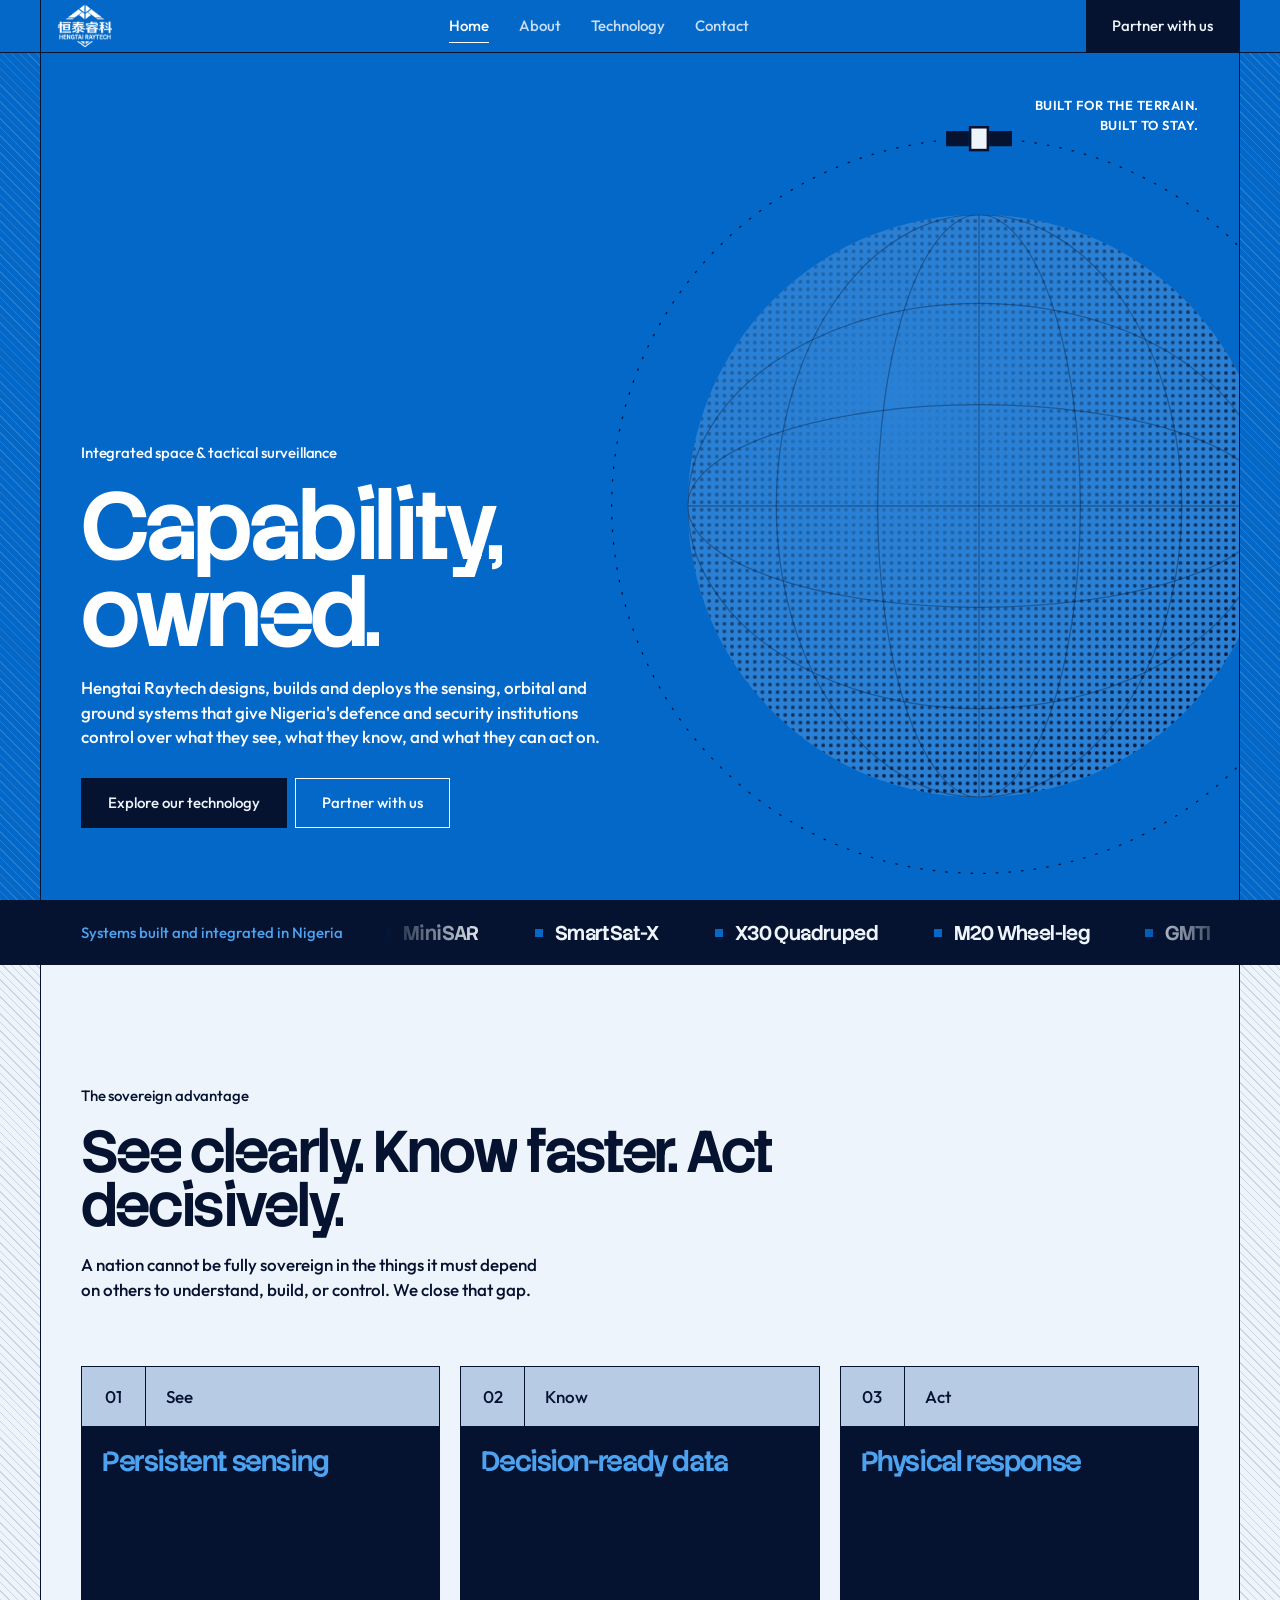
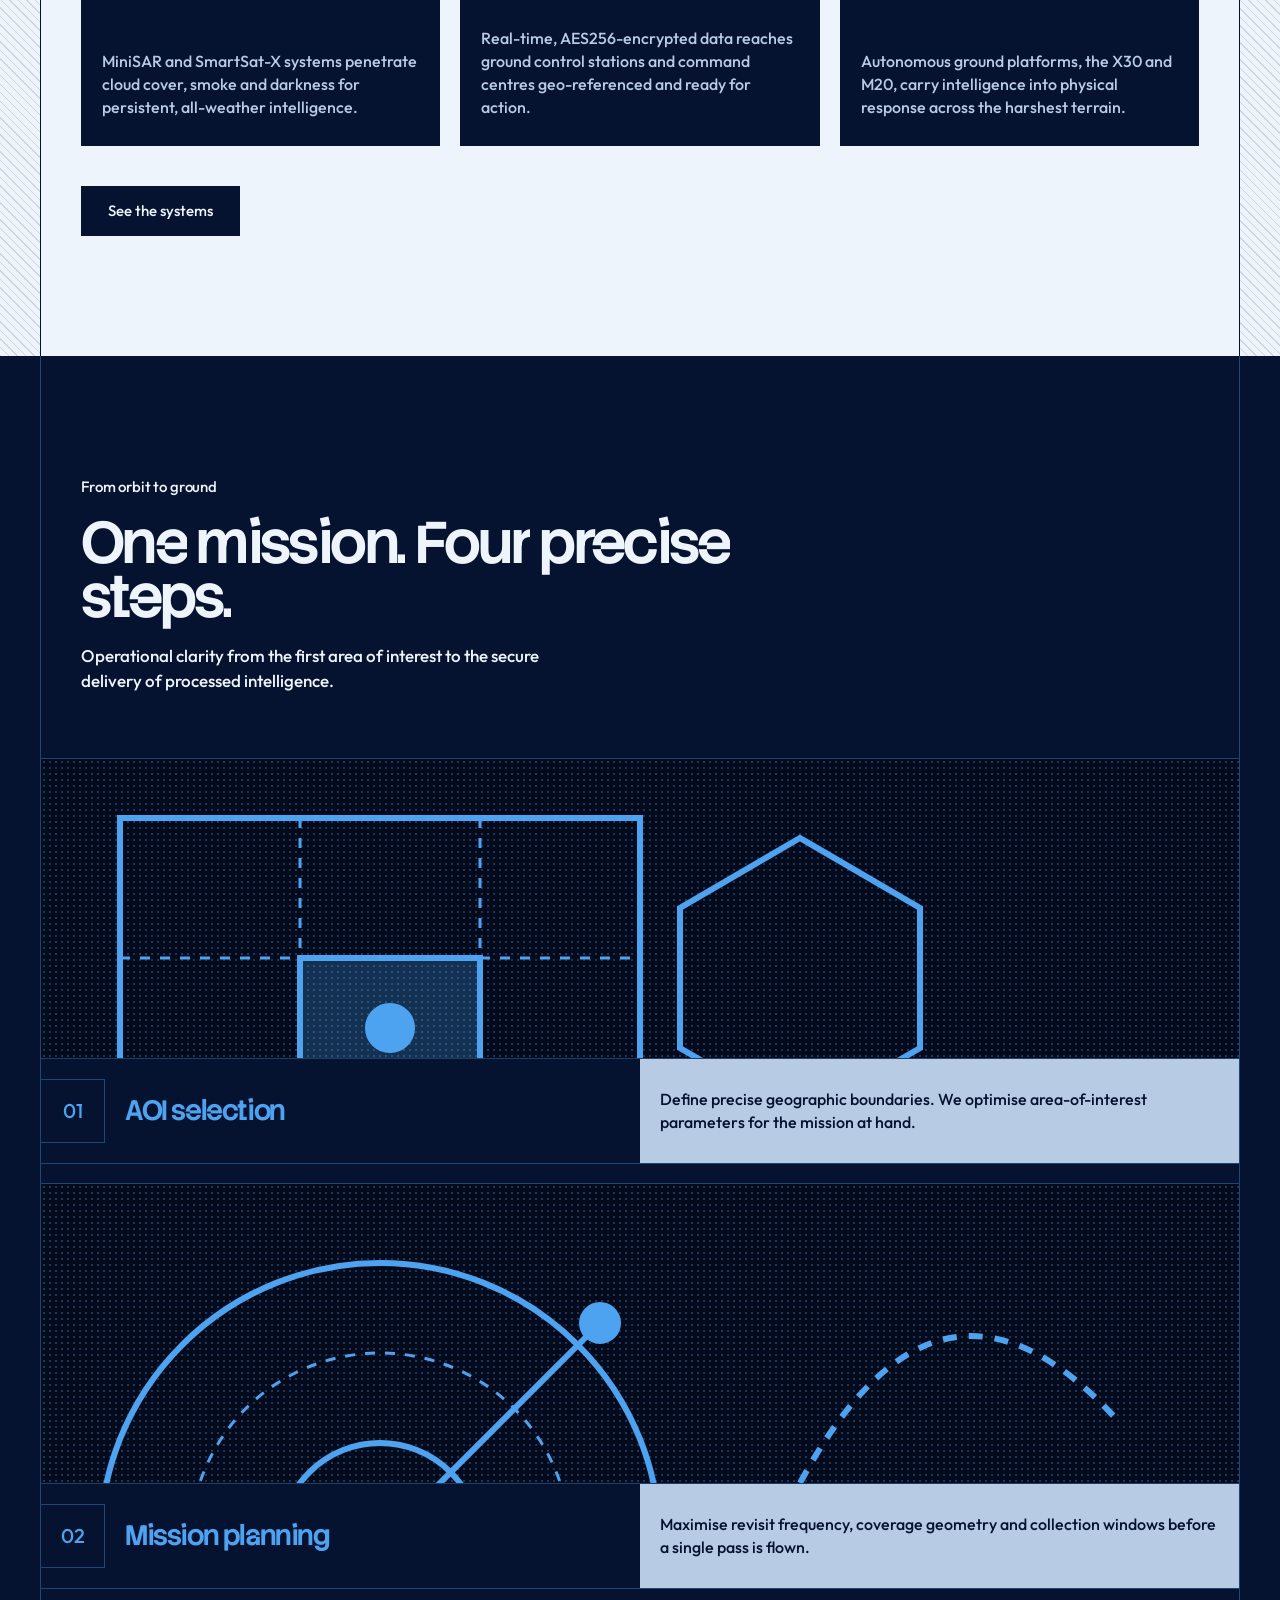
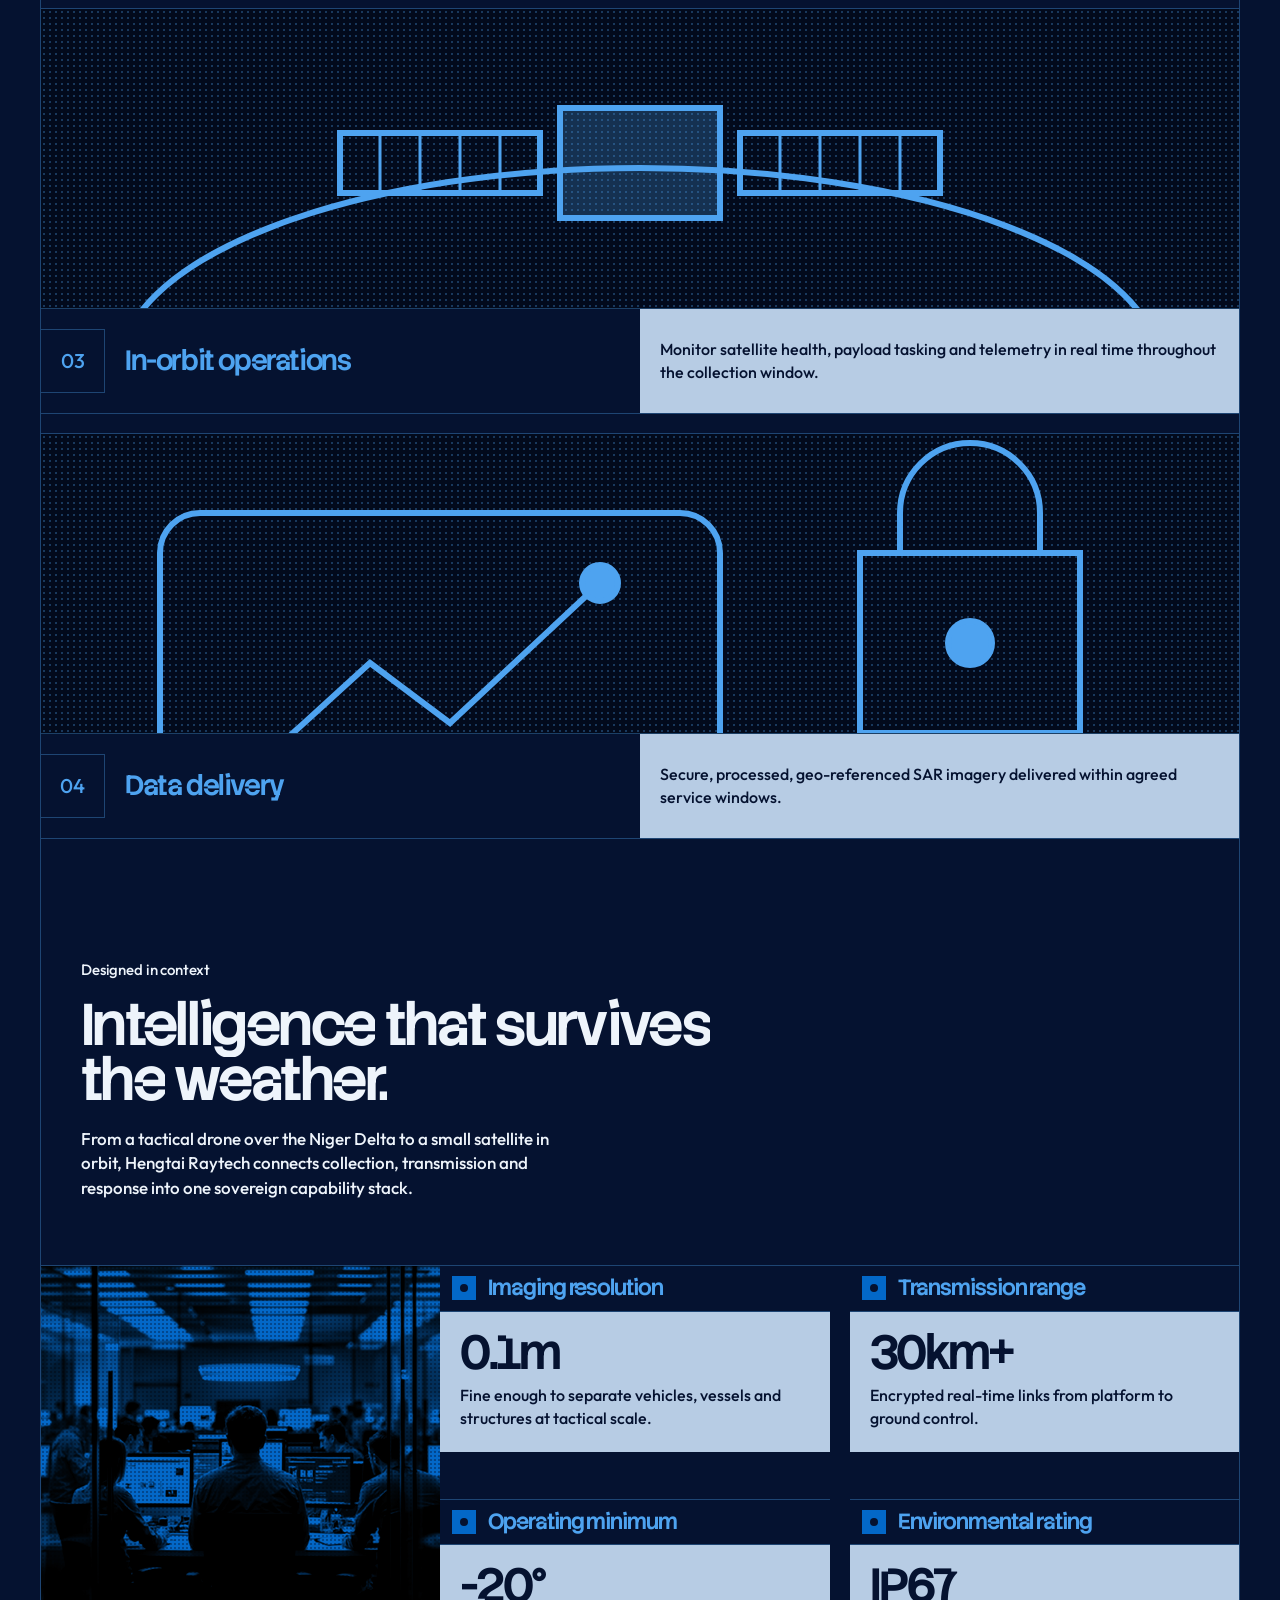
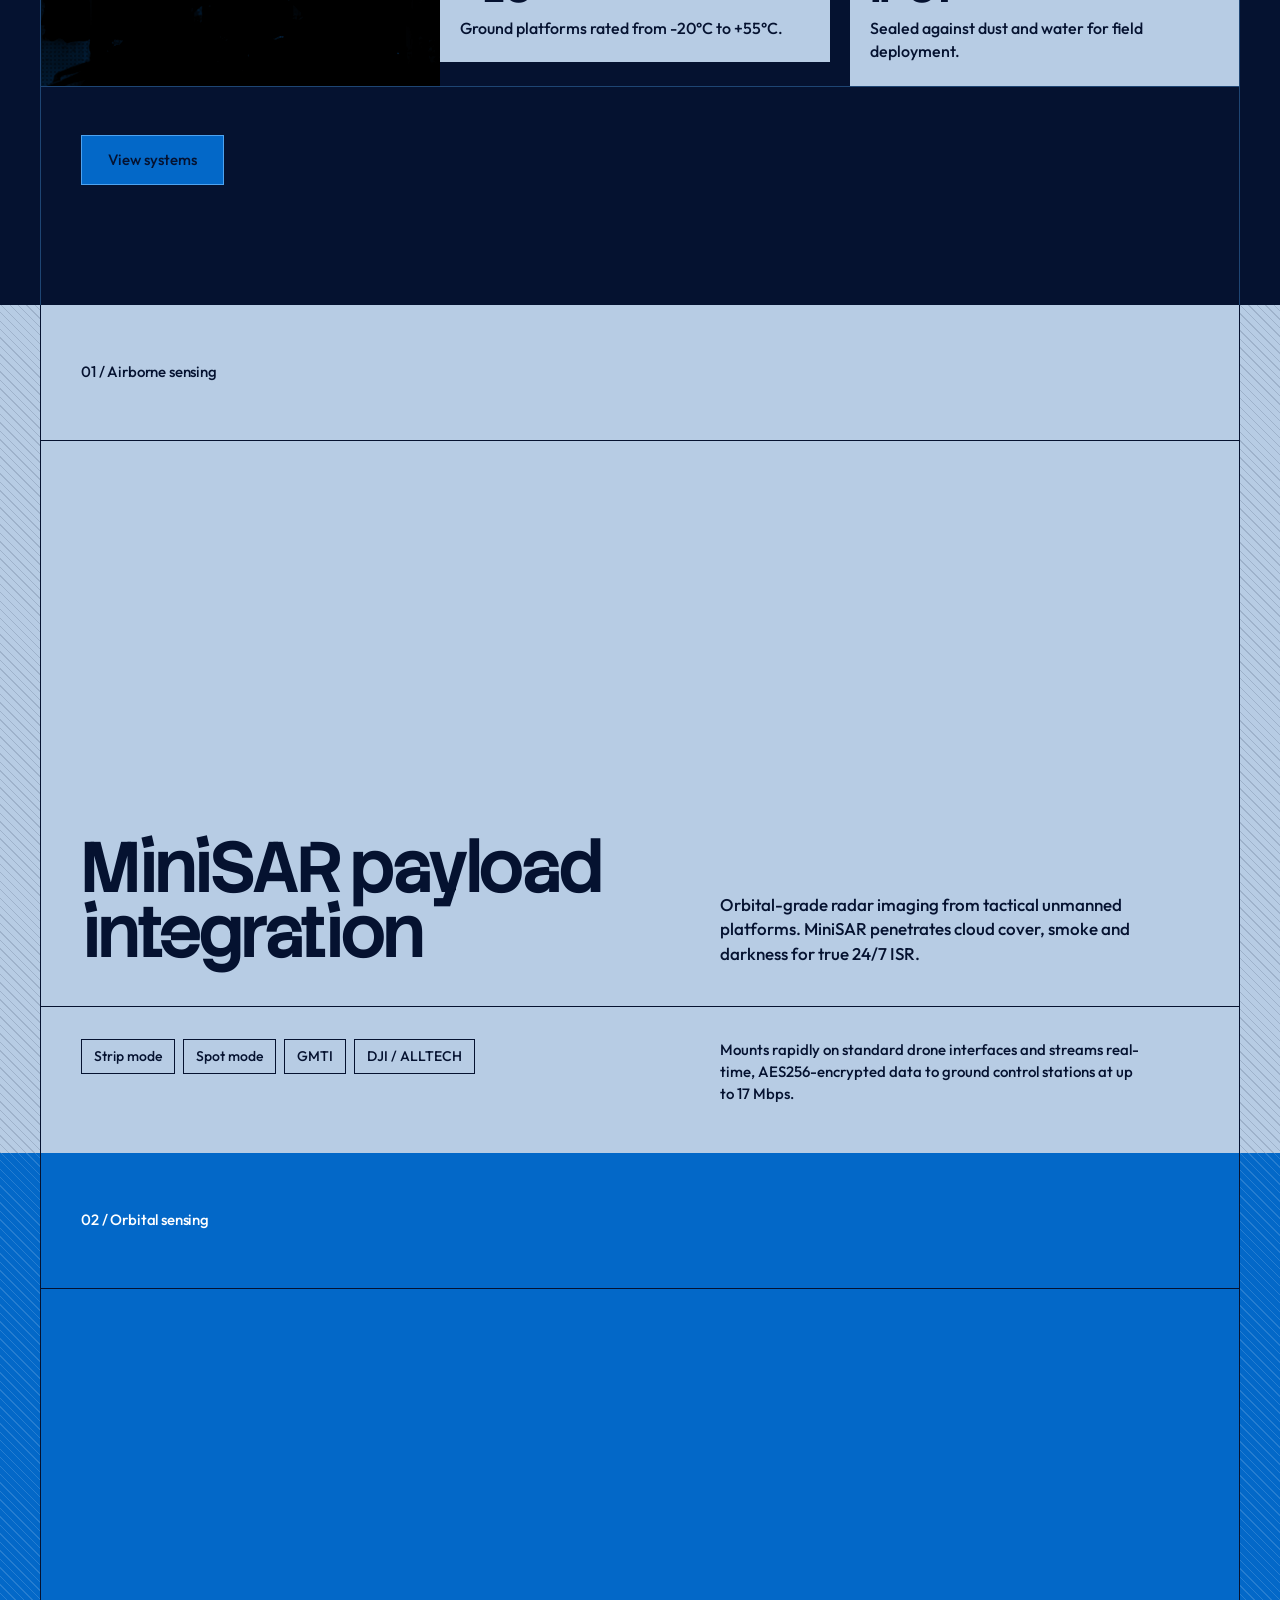
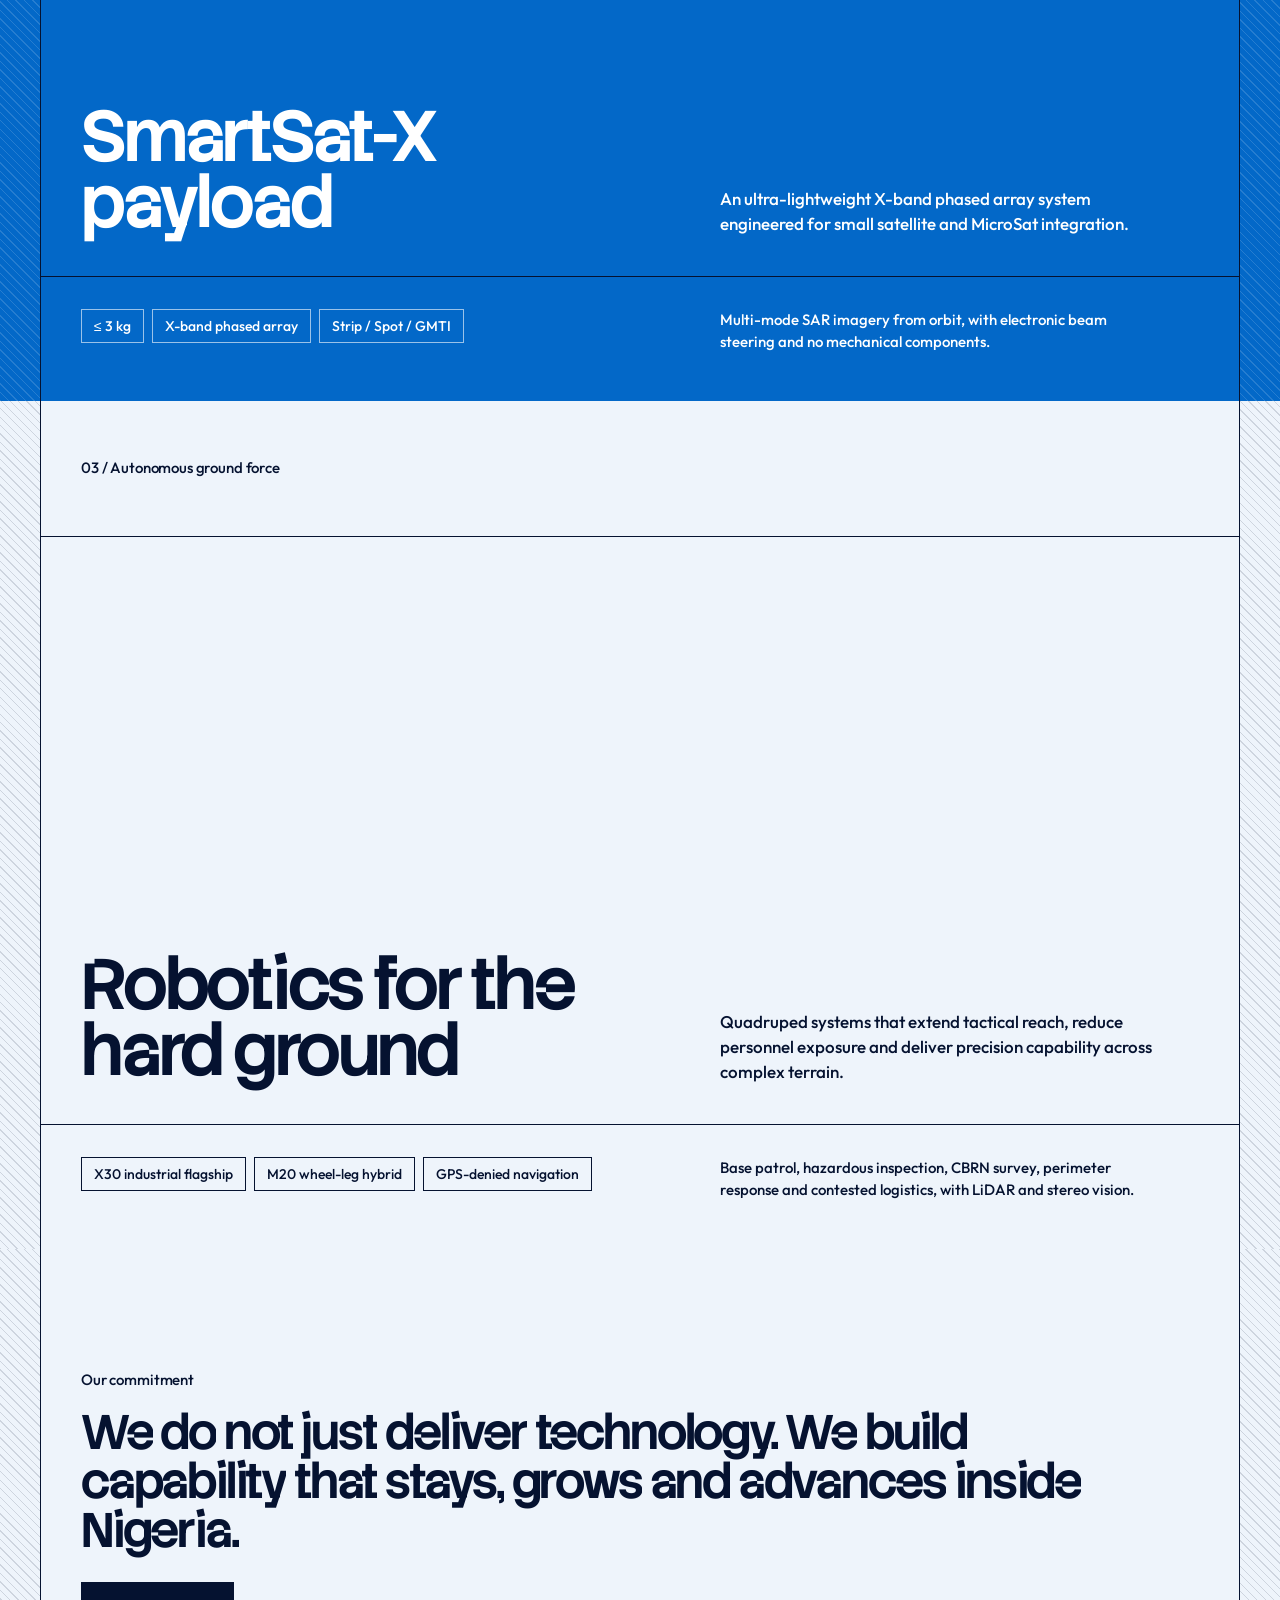
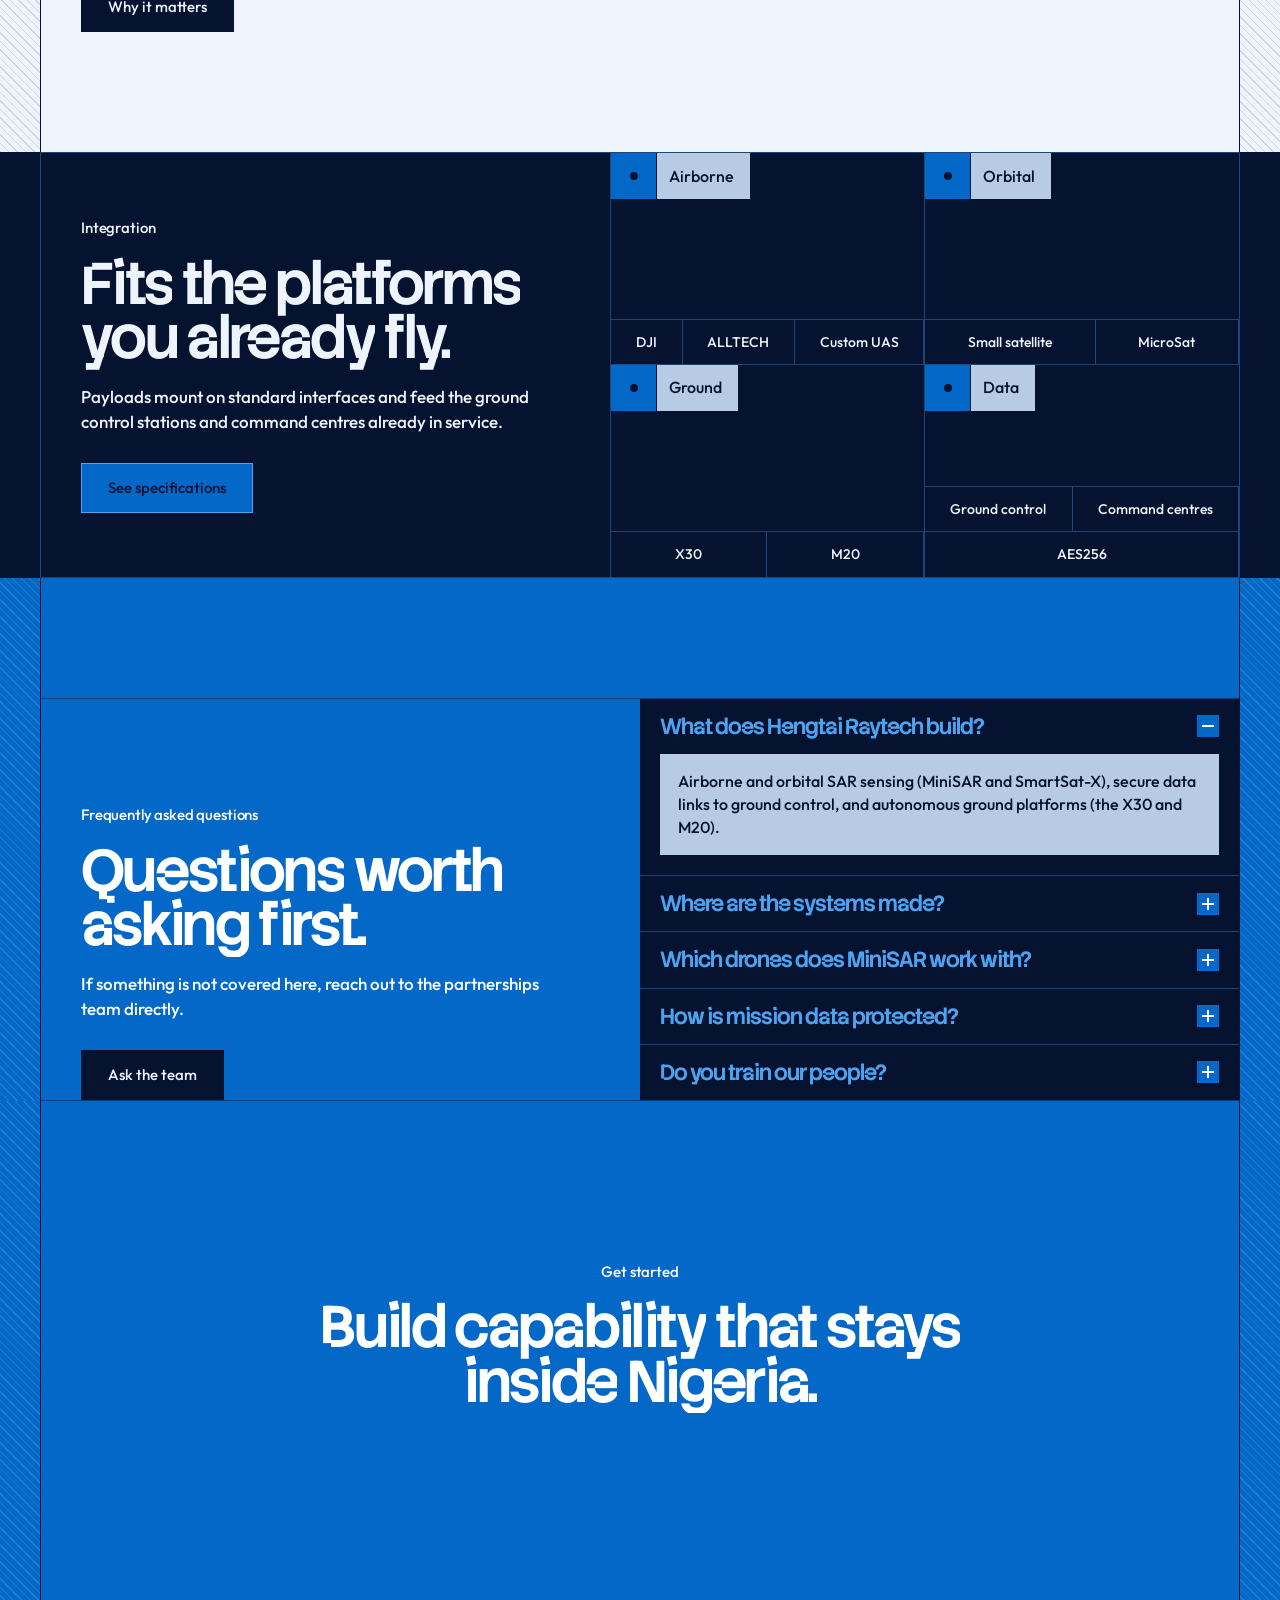
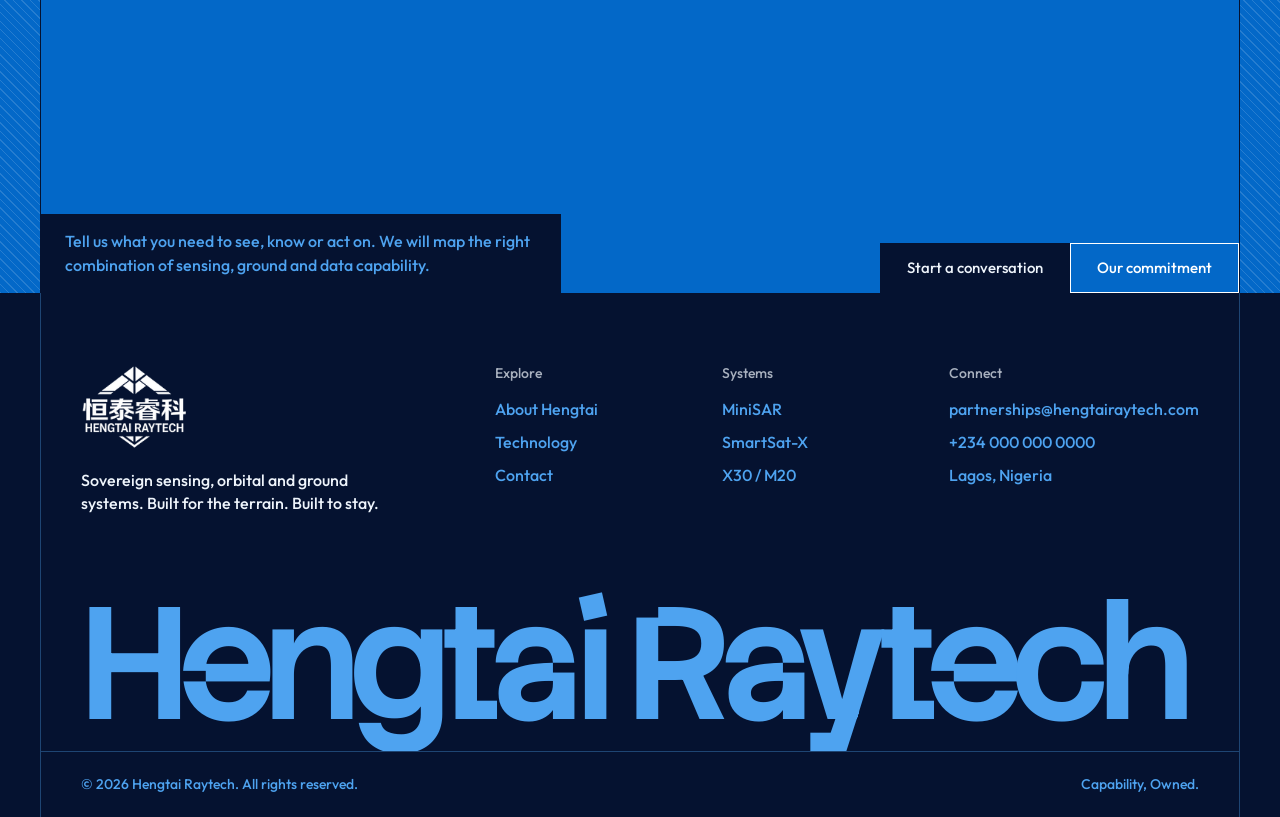
==== commit efcab828: "Use white Hengtai logo and full-name footer wordmark Header and footer now show the Hengtai Raytech " ====
--- a/index.html
+++ b/index.html
@@ -17,7 +17,7 @@
 
 <header class="site-header">
   <div class="frame">
-    <a class="brand" href="index.html"><span class="brand__mark">HR</span>Hengtai Raytech</a>
+    <a class="brand" href="index.html" aria-label="Hengtai Raytech home"><img class="brand__logo brand__logo--white" src="assets/img/logo/hrtlogo-white.png" alt="Hengtai Raytech" width="142" height="114"><img class="brand__logo brand__logo--blue" src="assets/img/logo/hrtlogo-blue.png" alt="" width="142" height="114"></a>
     <nav class="nav" aria-label="Primary">
       <a class="is-active" href="index.html">Home</a>
       <a href="about.html">About</a>
@@ -373,18 +373,18 @@
 
 </main>
 
-<footer class="footer" style="position:relative;z-index:4">
+<footer class="footer" data-header="ink" style="position:relative;z-index:4">
   <div class="frame">
     <div class="footer__grid">
       <div>
-        <a class="brand" href="index.html" style="padding-left:0"><span class="brand__mark">HR</span>Hengtai Raytech</a>
+        <a class="brand brand--footer" href="index.html" aria-label="Hengtai Raytech home"><img class="brand__logo" src="assets/img/logo/hrtlogo-white.png" alt="Hengtai Raytech" width="142" height="114"></a>
         <p class="footer__tag">Sovereign sensing, orbital and ground systems. Built for the terrain. Built to stay.</p>
       </div>
       <div><h4>Explore</h4><a href="about.html">About Hengtai</a><a href="service.html">Technology</a><a href="contact.html">Contact</a></div>
       <div><h4>Systems</h4><a href="service.html#minisar">MiniSAR</a><a href="service.html#smartsat">SmartSat-X</a><a href="service.html#ground">X30 / M20</a></div>
       <div><h4>Connect</h4><a href="mailto:partnerships@hengtairaytech.com">partnerships@hengtairaytech.com</a><a href="tel:+2340000000000">+234 000 000 0000</a><a href="contact.html">Lagos, Nigeria</a></div>
     </div>
-    <div class="footer__word" aria-hidden="true">Hengtai</div>
+    <div class="footer__word" aria-hidden="true">Hengtai Raytech</div>
     <div class="footer__base"><span>© <span data-year>2026</span> Hengtai Raytech. All rights reserved.</span><span>Capability, Owned.</span></div>
   </div>
 </footer>
--- a/assets/css/style.css
+++ b/assets/css/style.css
@@ -415,3 +415,17 @@
 .band--signal :focus-visible, .site-header :focus-visible { outline-color: var(--on-signal); }
 .site-header[data-tone="blush"] :focus-visible { outline-color: var(--ink); }
 ::selection { background: var(--signal); color: var(--on-signal); }
+
+/* ---------- Logo ---------- */
+.brand__logo { height: 44px; width: auto; }
+.brand__logo--blue { display: none; }
+.site-header[data-tone="blush"] .brand__logo--white { display: none; }
+.site-header[data-tone="blush"] .brand__logo--blue { display: block; }
+.footer__grid a.brand--footer { display: inline-block; padding-left: 0; margin-bottom: 0; }
+.brand--footer .brand__logo { height: 84px; }
+
+/* Footer wordmark spans the frame */
+.footer__word { font-size: clamp(40px, 8.6vw, 124px); letter-spacing: -0.06em; line-height: 1.05; padding-top: 8px; padding-bottom: 4px; }
+@media (max-width: 600px) {
+  .footer__word { white-space: normal; font-size: 21vw; line-height: .86; }
+}
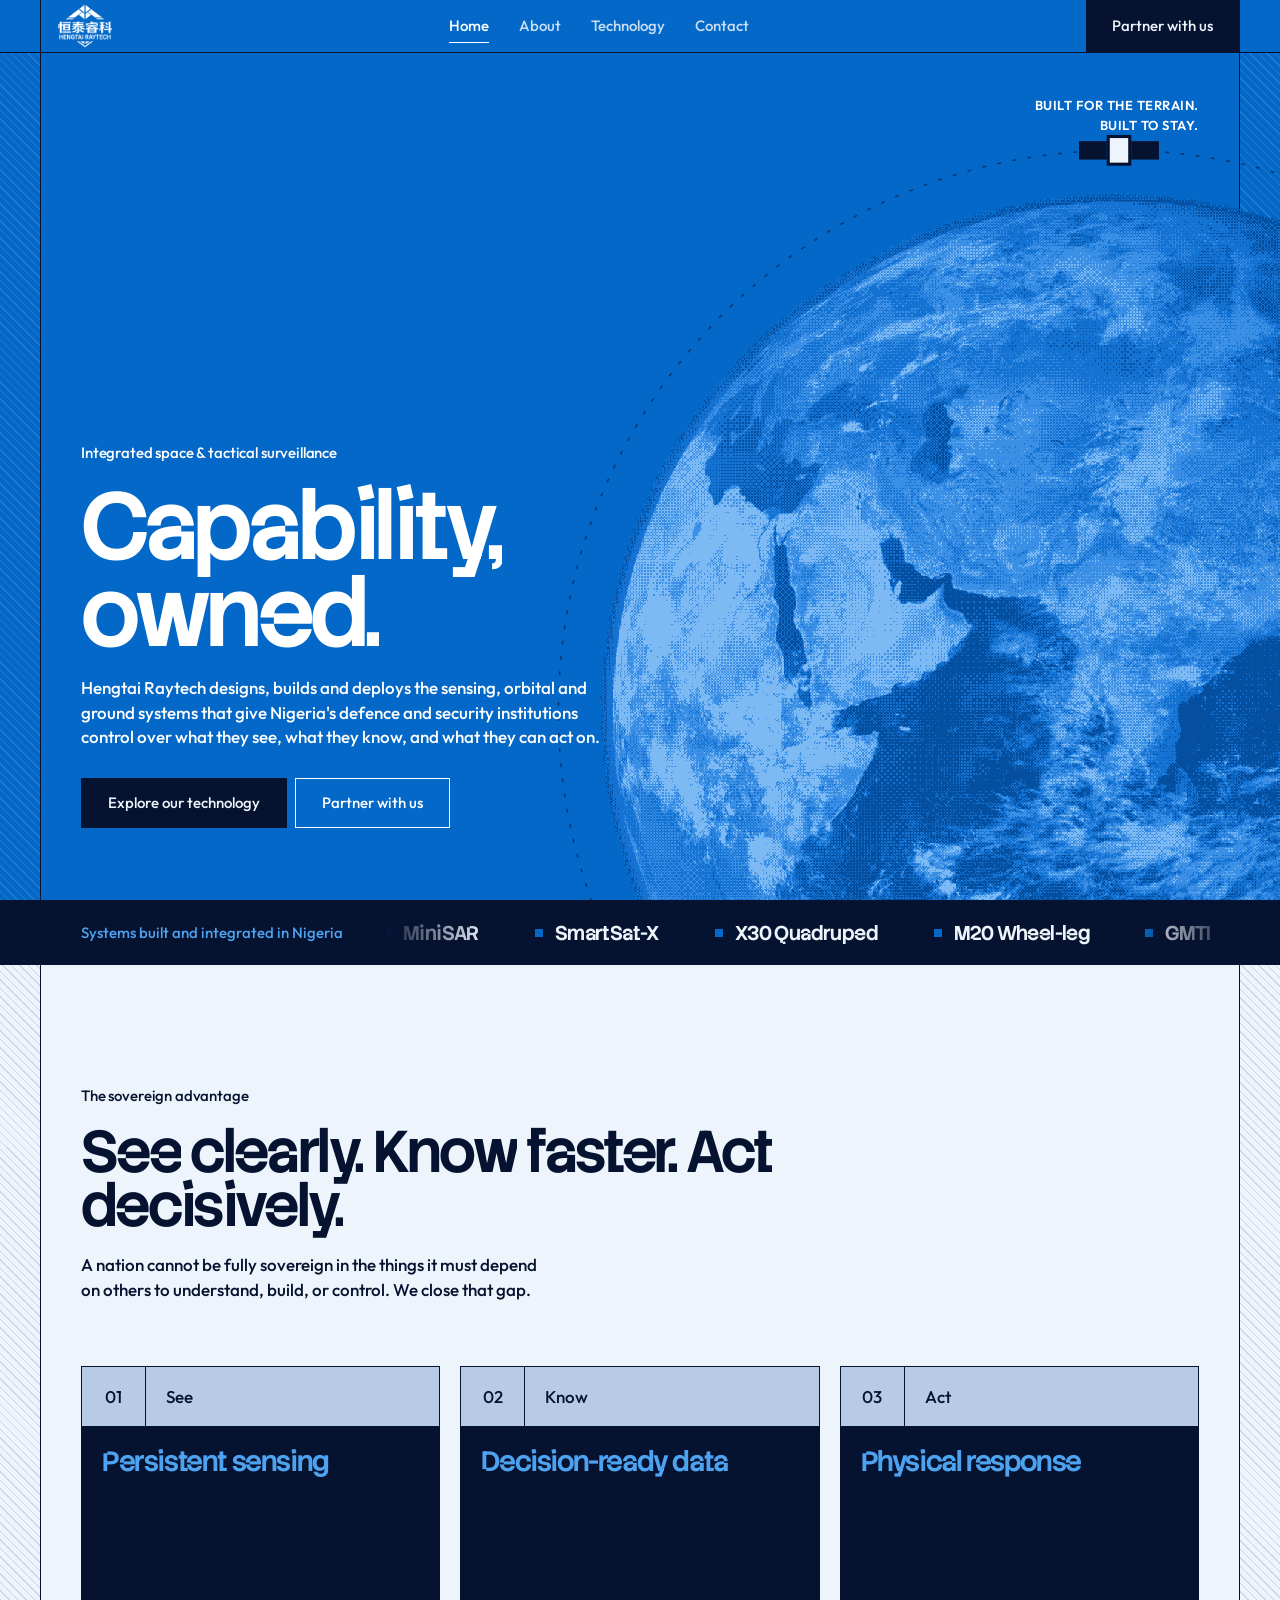
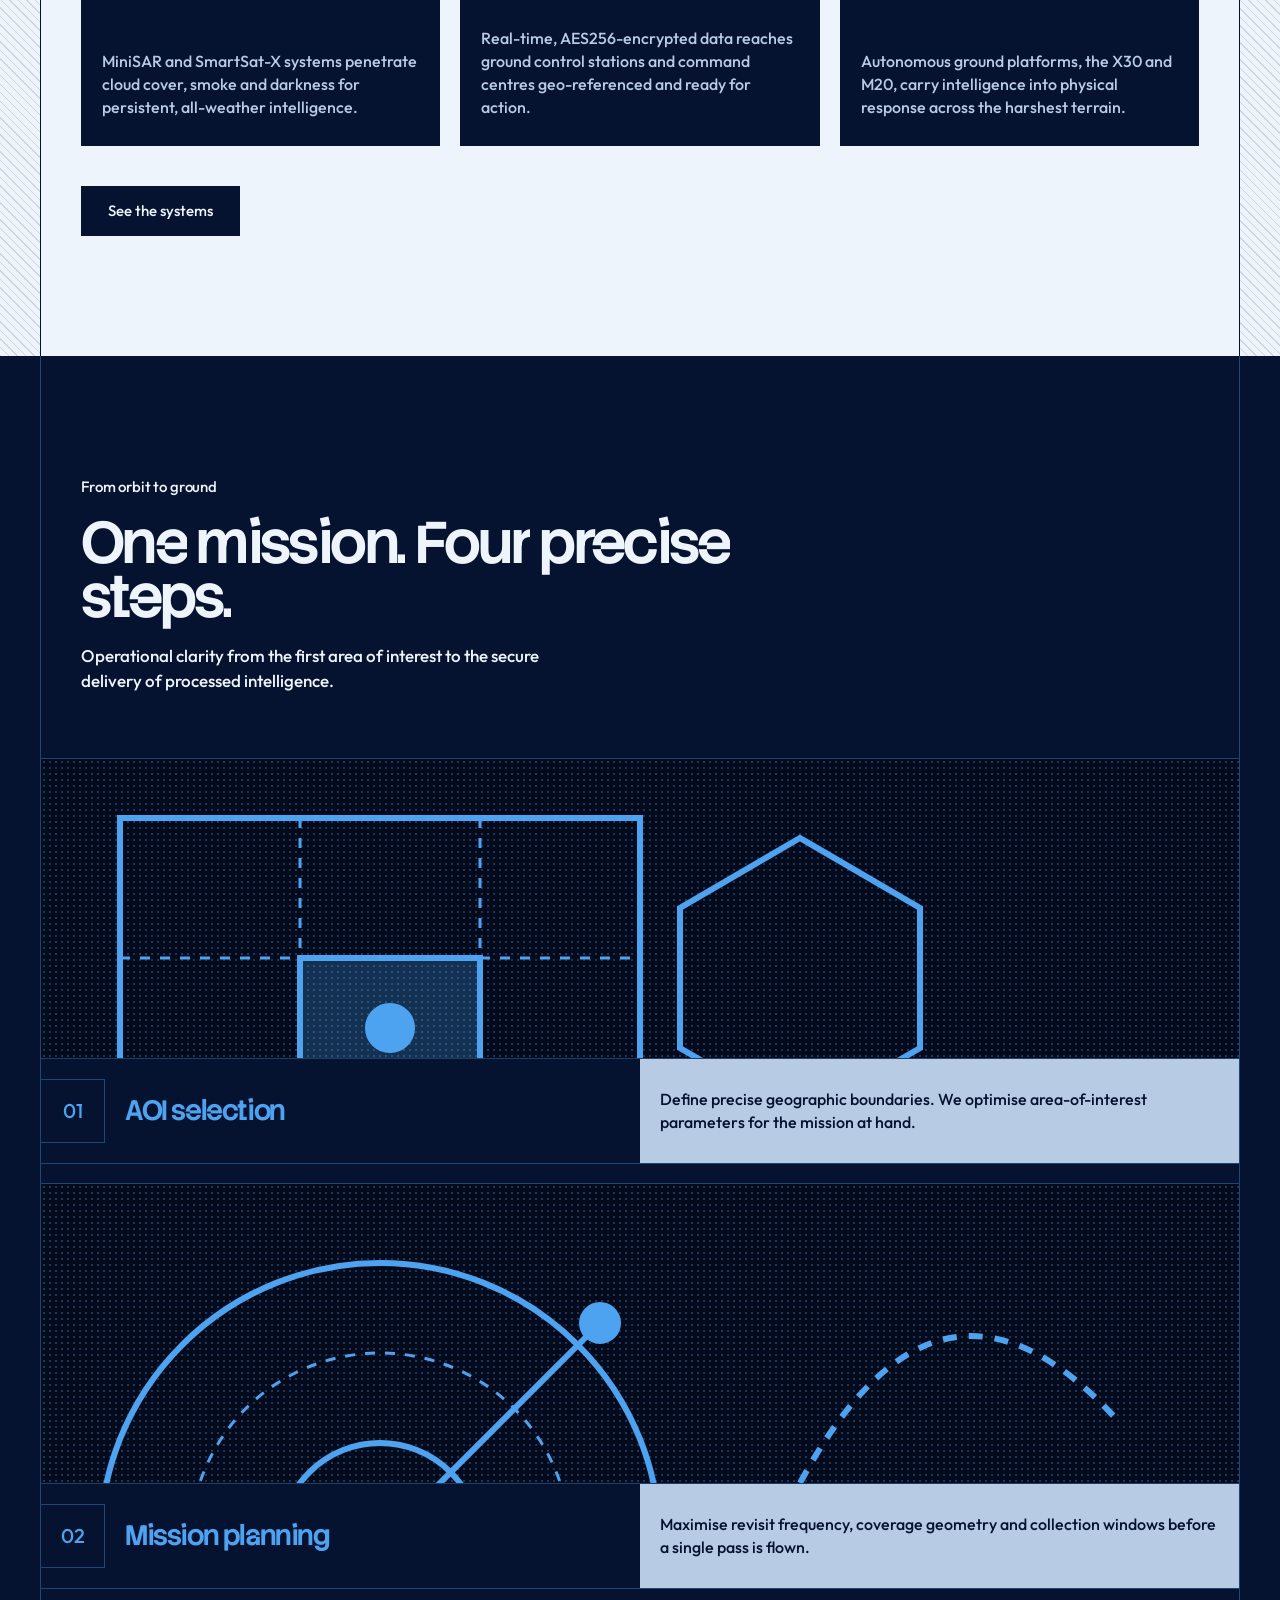
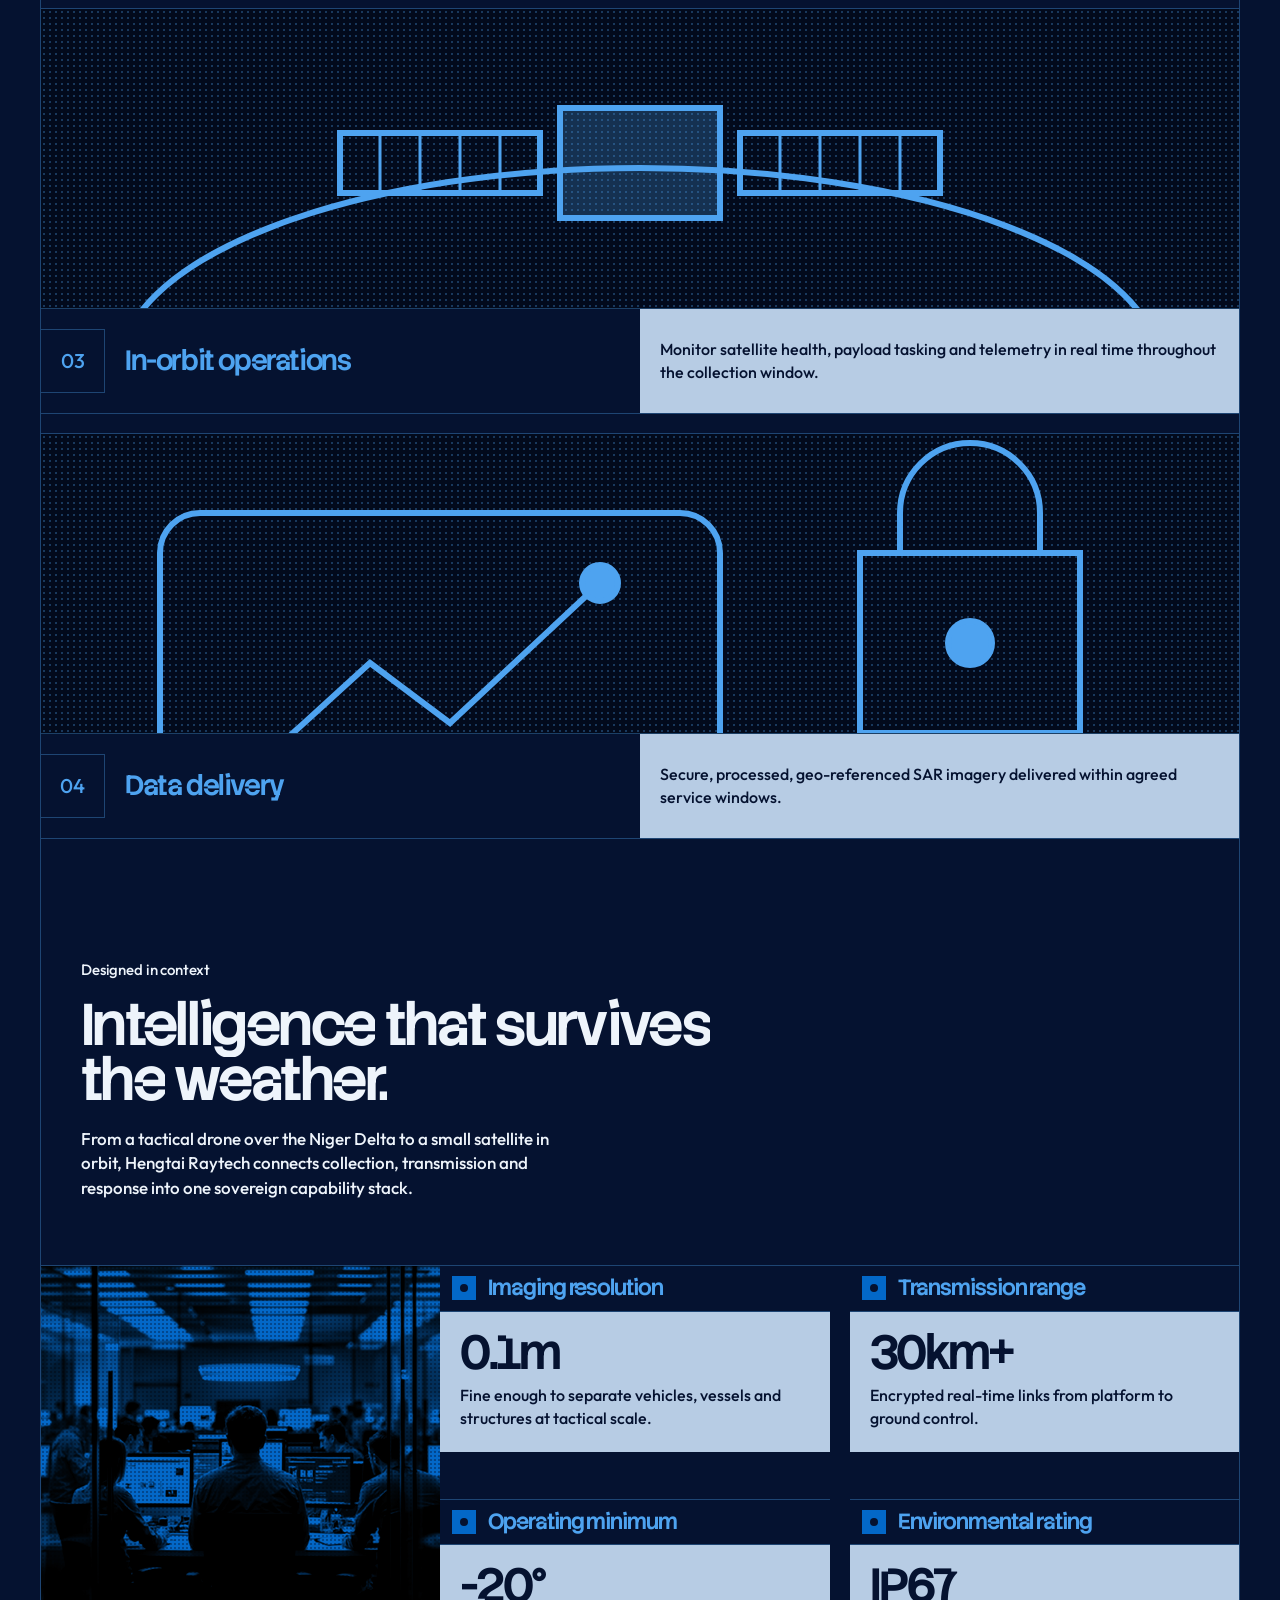
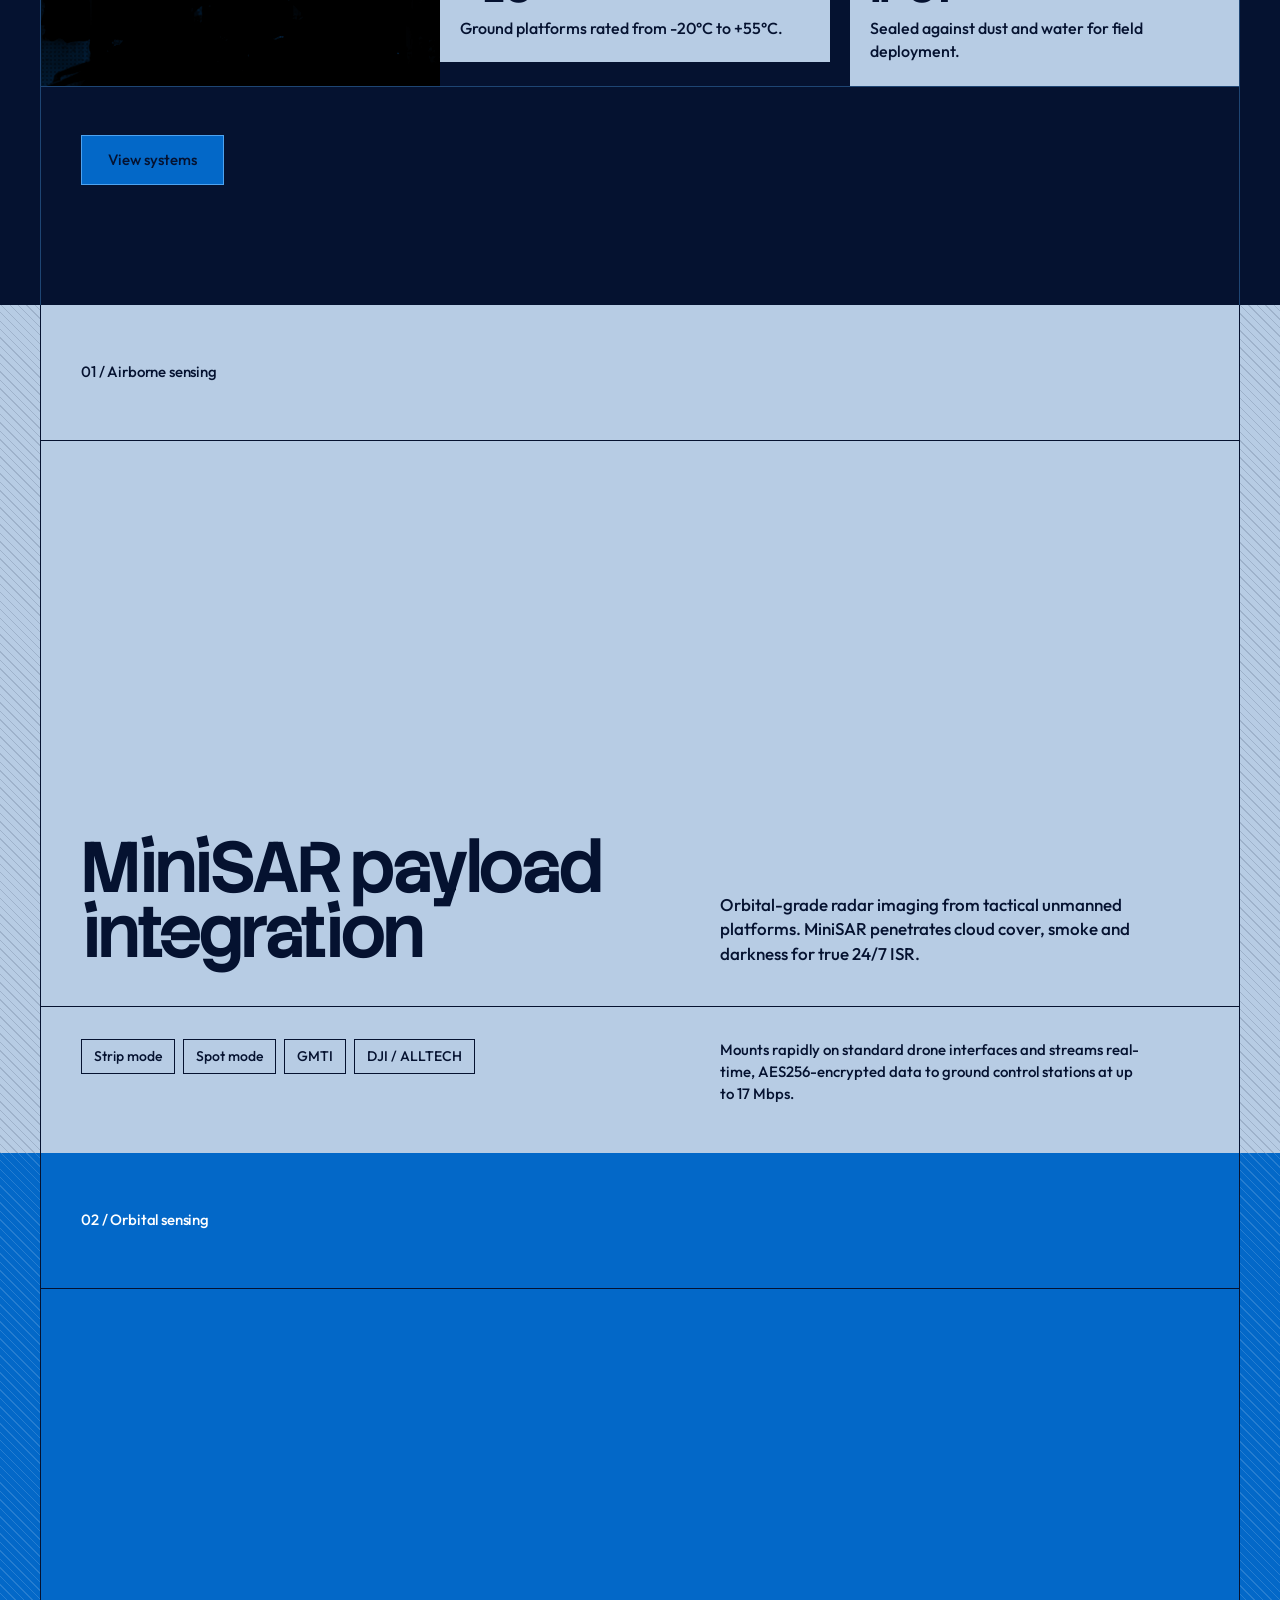
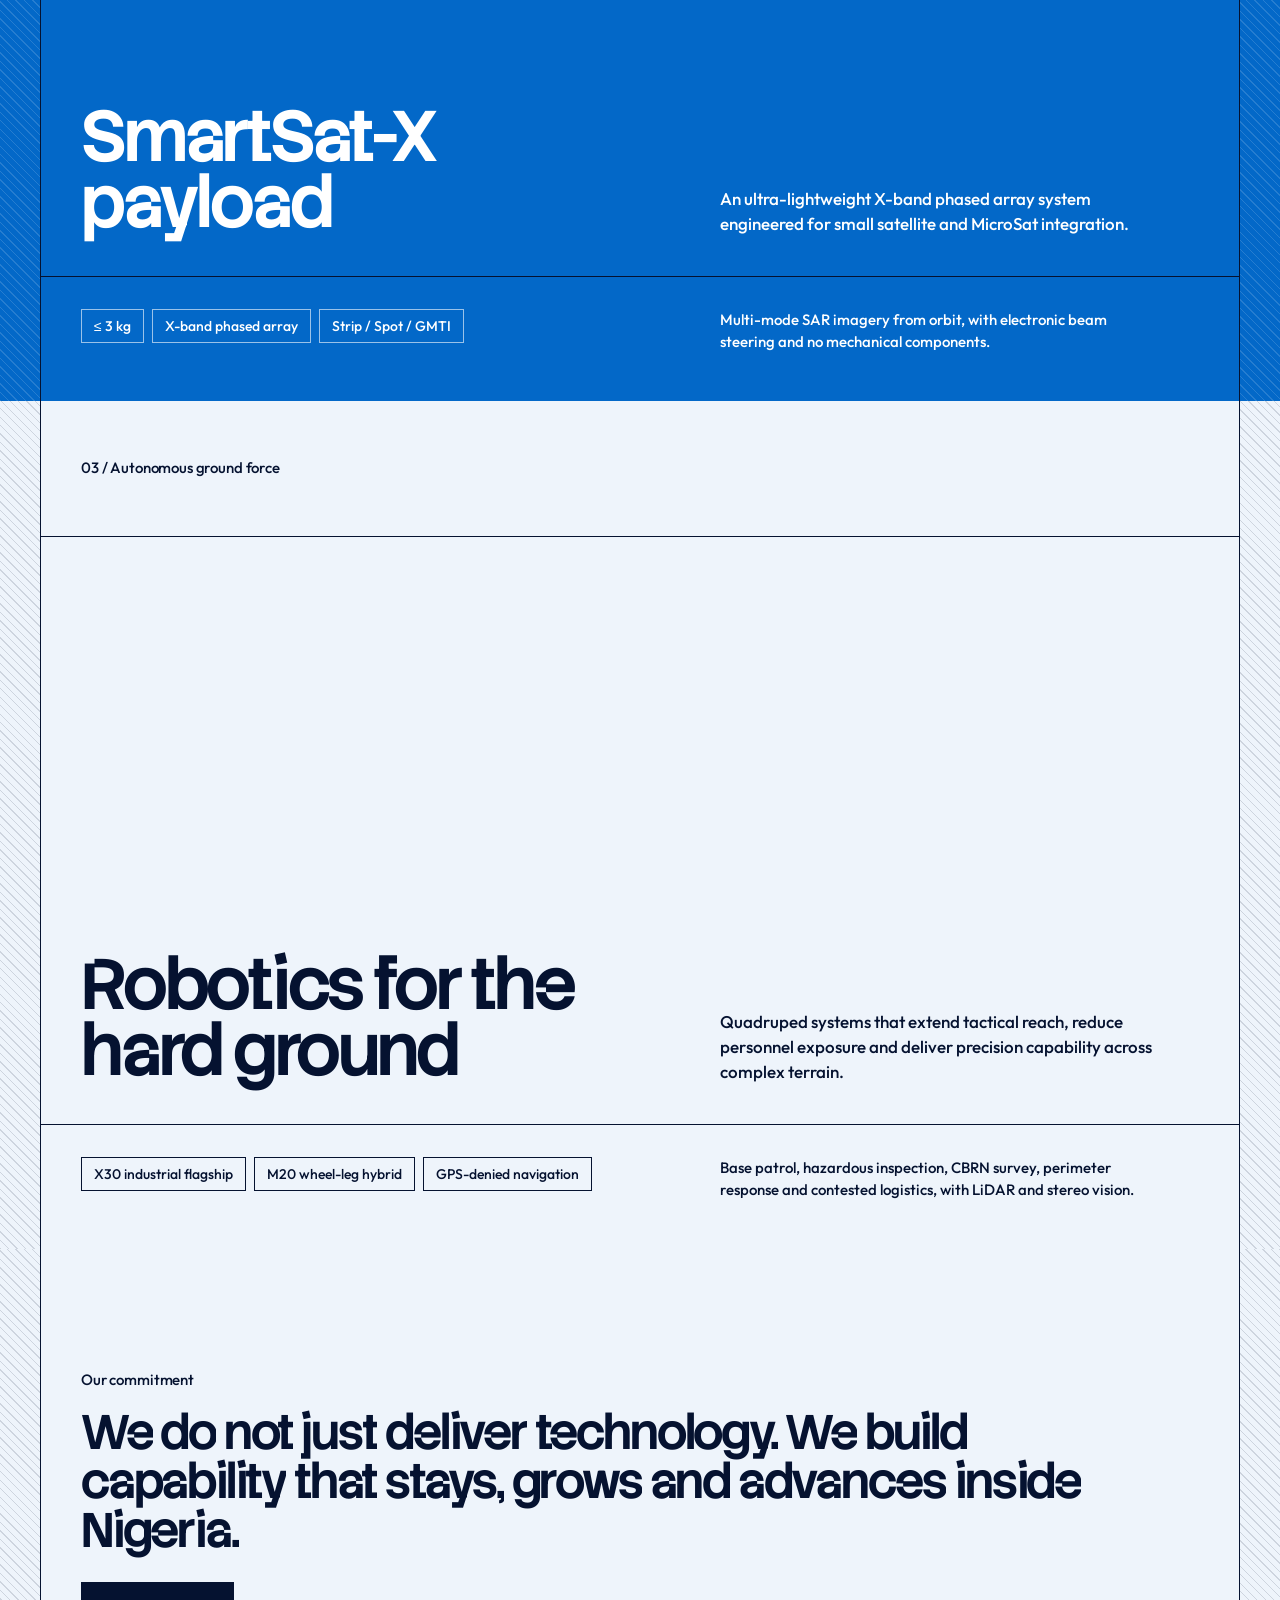
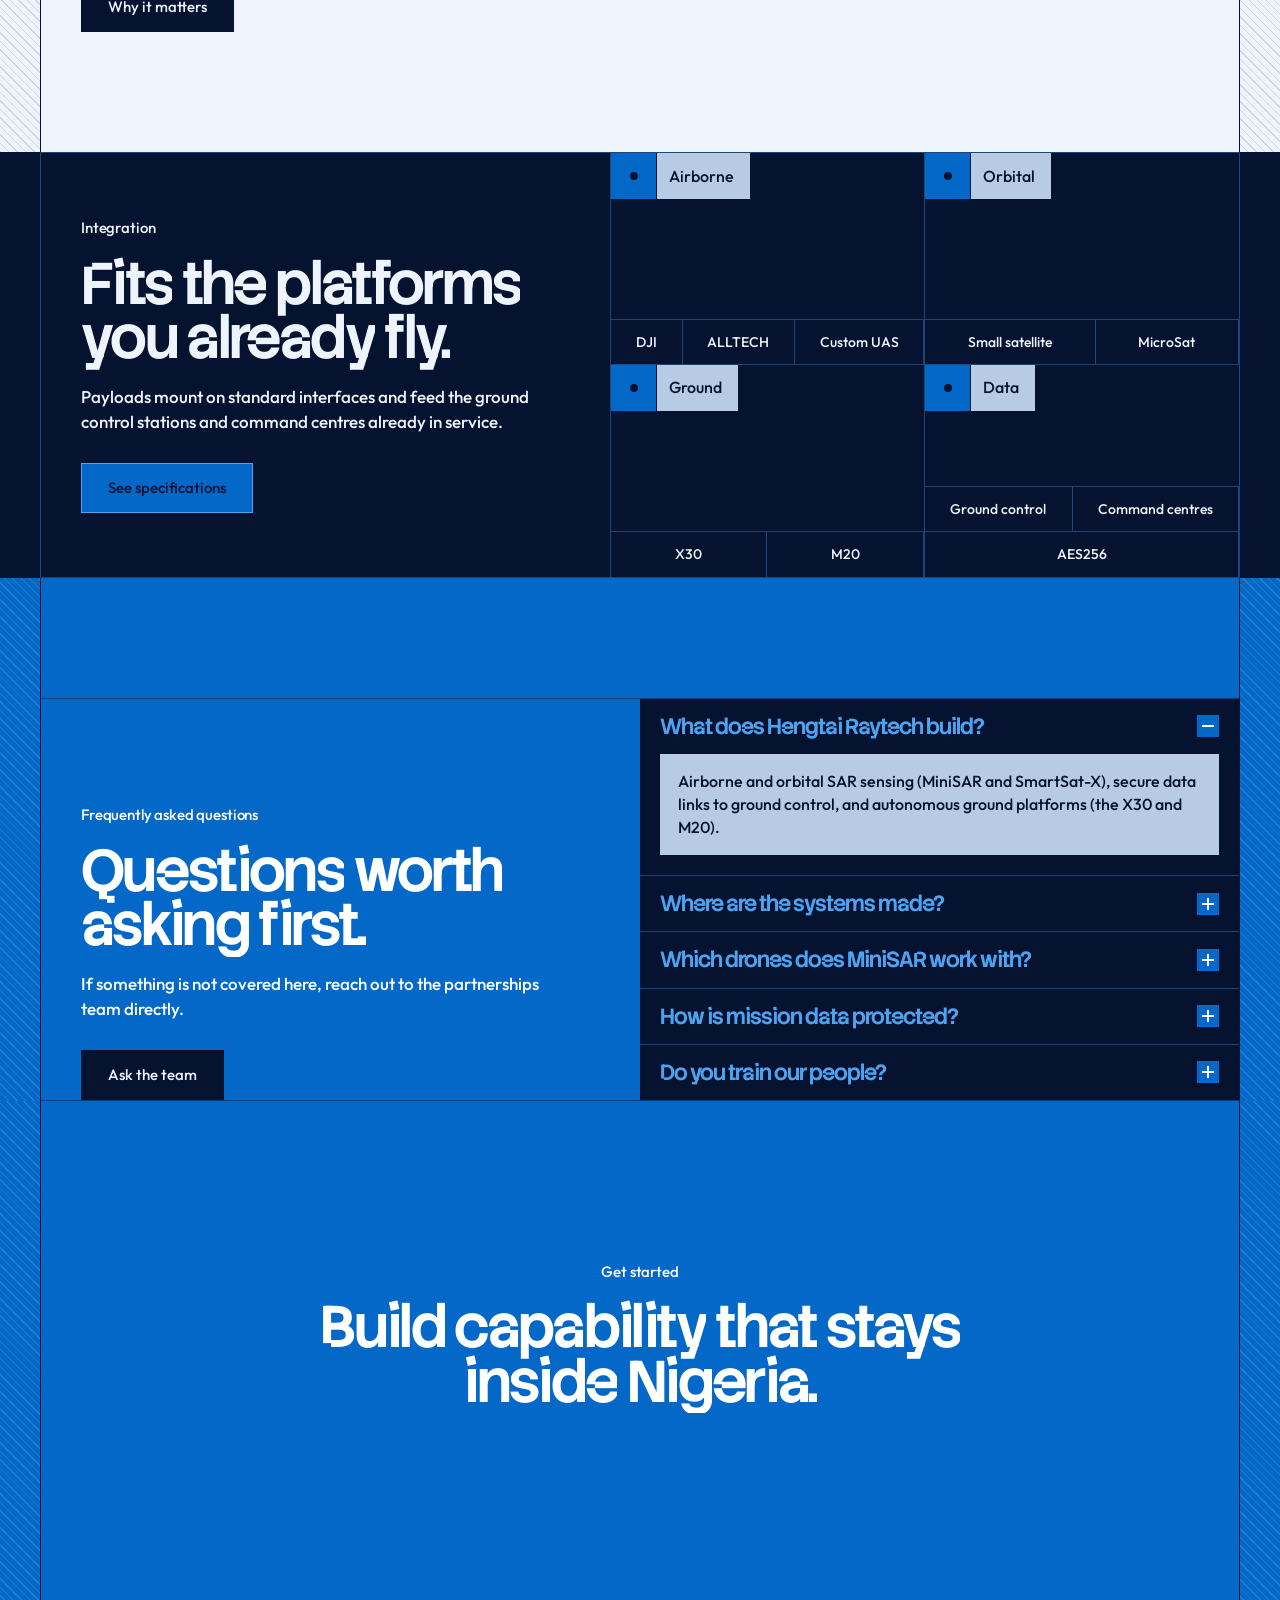
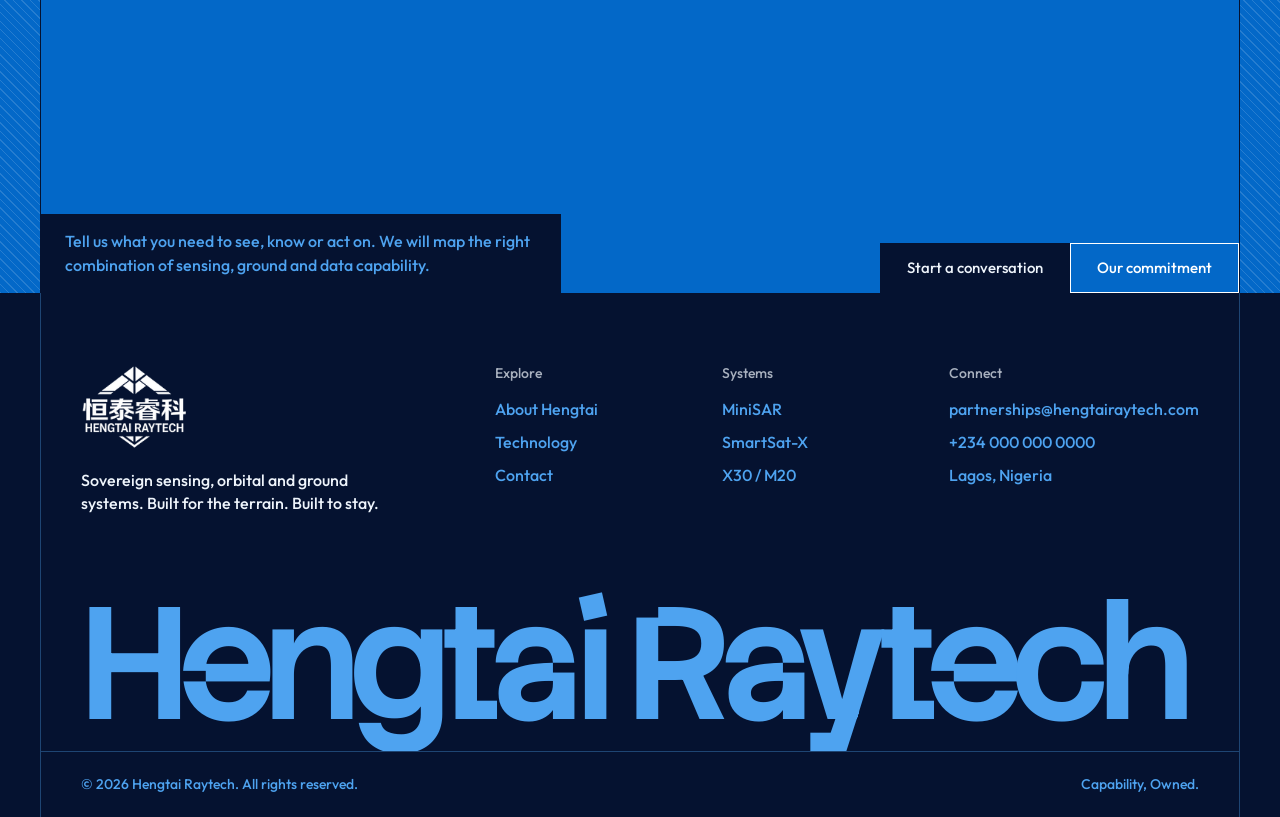
==== commit ae6e4cd9: "Replace home hero globe with dithered Earth The home hero now shows a large dithered Earth in Hengta" ====
--- a/index.html
+++ b/index.html
@@ -33,46 +33,21 @@
 
   <!-- Hero -->
   <section class="band band--signal hero" data-header="signal">
+    <div class="planet" aria-hidden="true">
+      <img class="planet__earth" src="assets/img/earth.png" alt="" width="1400" height="1400" fetchpriority="high">
+      <svg class="planet__orbit" viewBox="0 0 600 600">
+        <g class="orbit">
+          <circle cx="300" cy="300" r="292" fill="none" stroke="#051230" stroke-opacity=".55" stroke-width=".8" stroke-dasharray="2 6"/>
+          <g transform="translate(300 8) scale(.8)">
+            <rect x="-26" y="-6" width="18" height="12" fill="#051230"/>
+            <rect x="8" y="-6" width="18" height="12" fill="#051230"/>
+            <rect x="-7" y="-9" width="14" height="18" fill="#eef4fb" stroke="#051230" stroke-width="2"/>
+          </g>
+        </g>
+      </svg>
+    </div>
     <div class="frame">
       <p class="hero__note">BUILT FOR THE TERRAIN.<br>BUILT TO STAY.</p>
-      <div class="hero__visual" aria-hidden="true">
-        <svg class="globe" viewBox="0 0 600 600">
-          <defs>
-            <pattern id="dots" width="6" height="6" patternUnits="userSpaceOnUse">
-              <circle cx="3" cy="3" r="1.5" fill="#051230"/>
-            </pattern>
-            <radialGradient id="shade" cx="35%" cy="32%" r="75%">
-              <stop offset="0" stop-color="#fff" stop-opacity="0"/>
-              <stop offset=".55" stop-color="#fff" stop-opacity=".45"/>
-              <stop offset="1" stop-color="#fff" stop-opacity="1"/>
-            </radialGradient>
-            <mask id="globe-mask">
-              <circle cx="300" cy="300" r="230" fill="url(#shade)"/>
-            </mask>
-            <clipPath id="globe-clip"><circle cx="300" cy="300" r="230"/></clipPath>
-          </defs>
-          <circle cx="300" cy="300" r="230" fill="#2a80d4"/>
-          <g clip-path="url(#globe-clip)">
-            <g class="spin" fill="none" stroke="#051230" stroke-opacity=".35" stroke-width="1">
-              <ellipse cx="300" cy="300" rx="230" ry="80"/>
-              <ellipse cx="300" cy="300" rx="230" ry="160"/>
-              <ellipse cx="300" cy="300" rx="80" ry="230"/>
-              <ellipse cx="300" cy="300" rx="160" ry="230"/>
-              <line x1="70" y1="300" x2="530" y2="300"/>
-              <line x1="300" y1="70" x2="300" y2="530"/>
-            </g>
-          </g>
-          <circle cx="300" cy="300" r="230" fill="url(#dots)" mask="url(#globe-mask)"/>
-          <g class="orbit">
-            <ellipse cx="300" cy="300" rx="290" ry="290" fill="none" stroke="#051230" stroke-width="1" stroke-dasharray="2 8"/>
-            <g transform="translate(300 10)">
-              <rect x="-26" y="-6" width="18" height="12" fill="#051230"/>
-              <rect x="8" y="-6" width="18" height="12" fill="#051230"/>
-              <rect x="-7" y="-9" width="14" height="18" fill="#eef4fb" stroke="#051230" stroke-width="2"/>
-            </g>
-          </g>
-        </svg>
-      </div>
       <div class="hero__body pad">
         <p class="eyebrow fade">Integrated space &amp; tactical surveillance</p>
         <h1 class="display reveal">Capability,<br>owned.</h1>
--- a/assets/css/style.css
+++ b/assets/css/style.css
@@ -429,3 +429,20 @@
 @media (max-width: 600px) {
   .footer__word { white-space: normal; font-size: 21vw; line-height: .86; }
 }
+
+/* ---------- Home hero planet ---------- */
+.hero { position: relative; overflow: hidden; }
+.planet {
+  --size: min(128vh, 1250px);
+  position: absolute; z-index: 1; pointer-events: none;
+  width: var(--size); aspect-ratio: 1;
+  left: calc(100% - var(--size) * .64);
+  top: 15vh;
+}
+.planet__earth { position: absolute; inset: 5%; width: 90%; height: 90%; image-rendering: pixelated; }
+.planet__orbit { position: absolute; inset: 0; width: 100%; height: 100%; overflow: visible; }
+.planet .orbit { transform-origin: 50% 50%; animation: spin 40s linear infinite; }
+@media (prefers-reduced-motion: reduce) { .planet .orbit { animation: none; } }
+@media (max-width: 960px) {
+  .planet { --size: 130vw; left: calc(100% - var(--size) * .62); top: 70px; opacity: .85; }
+}
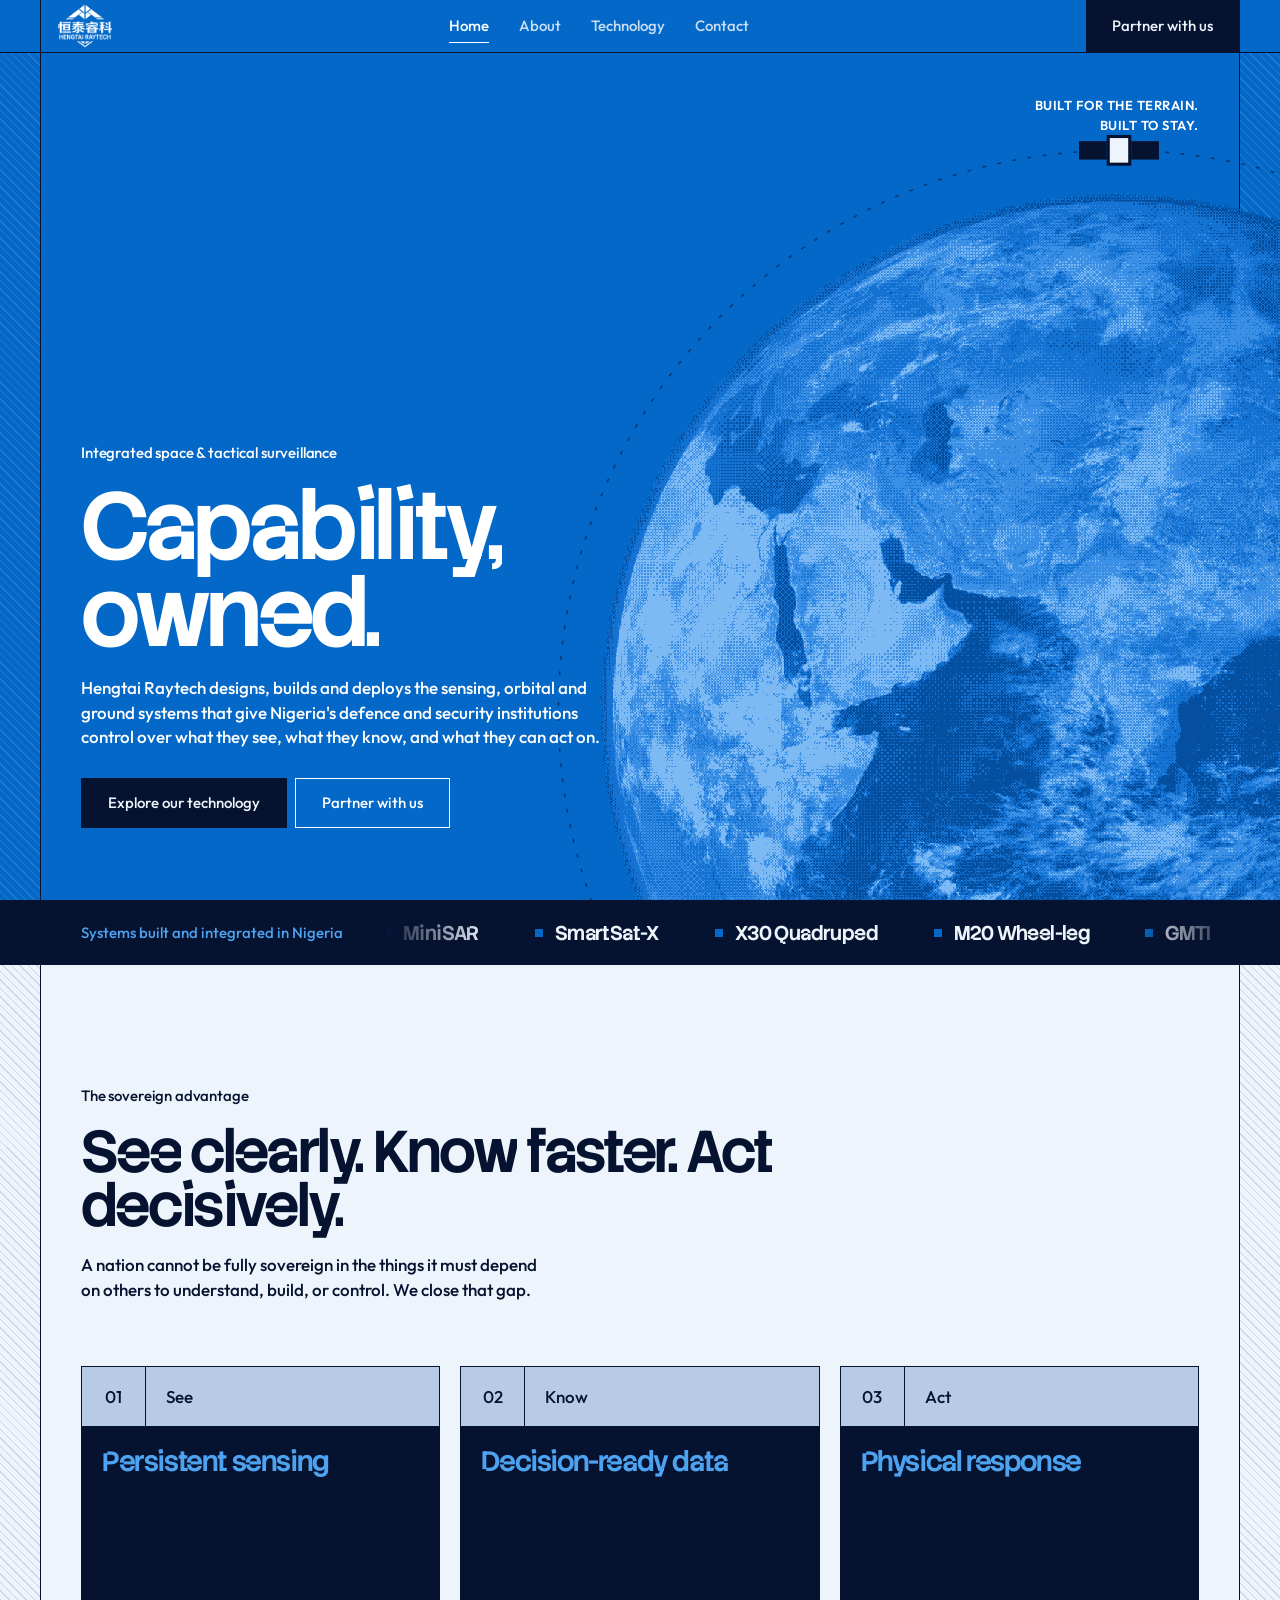
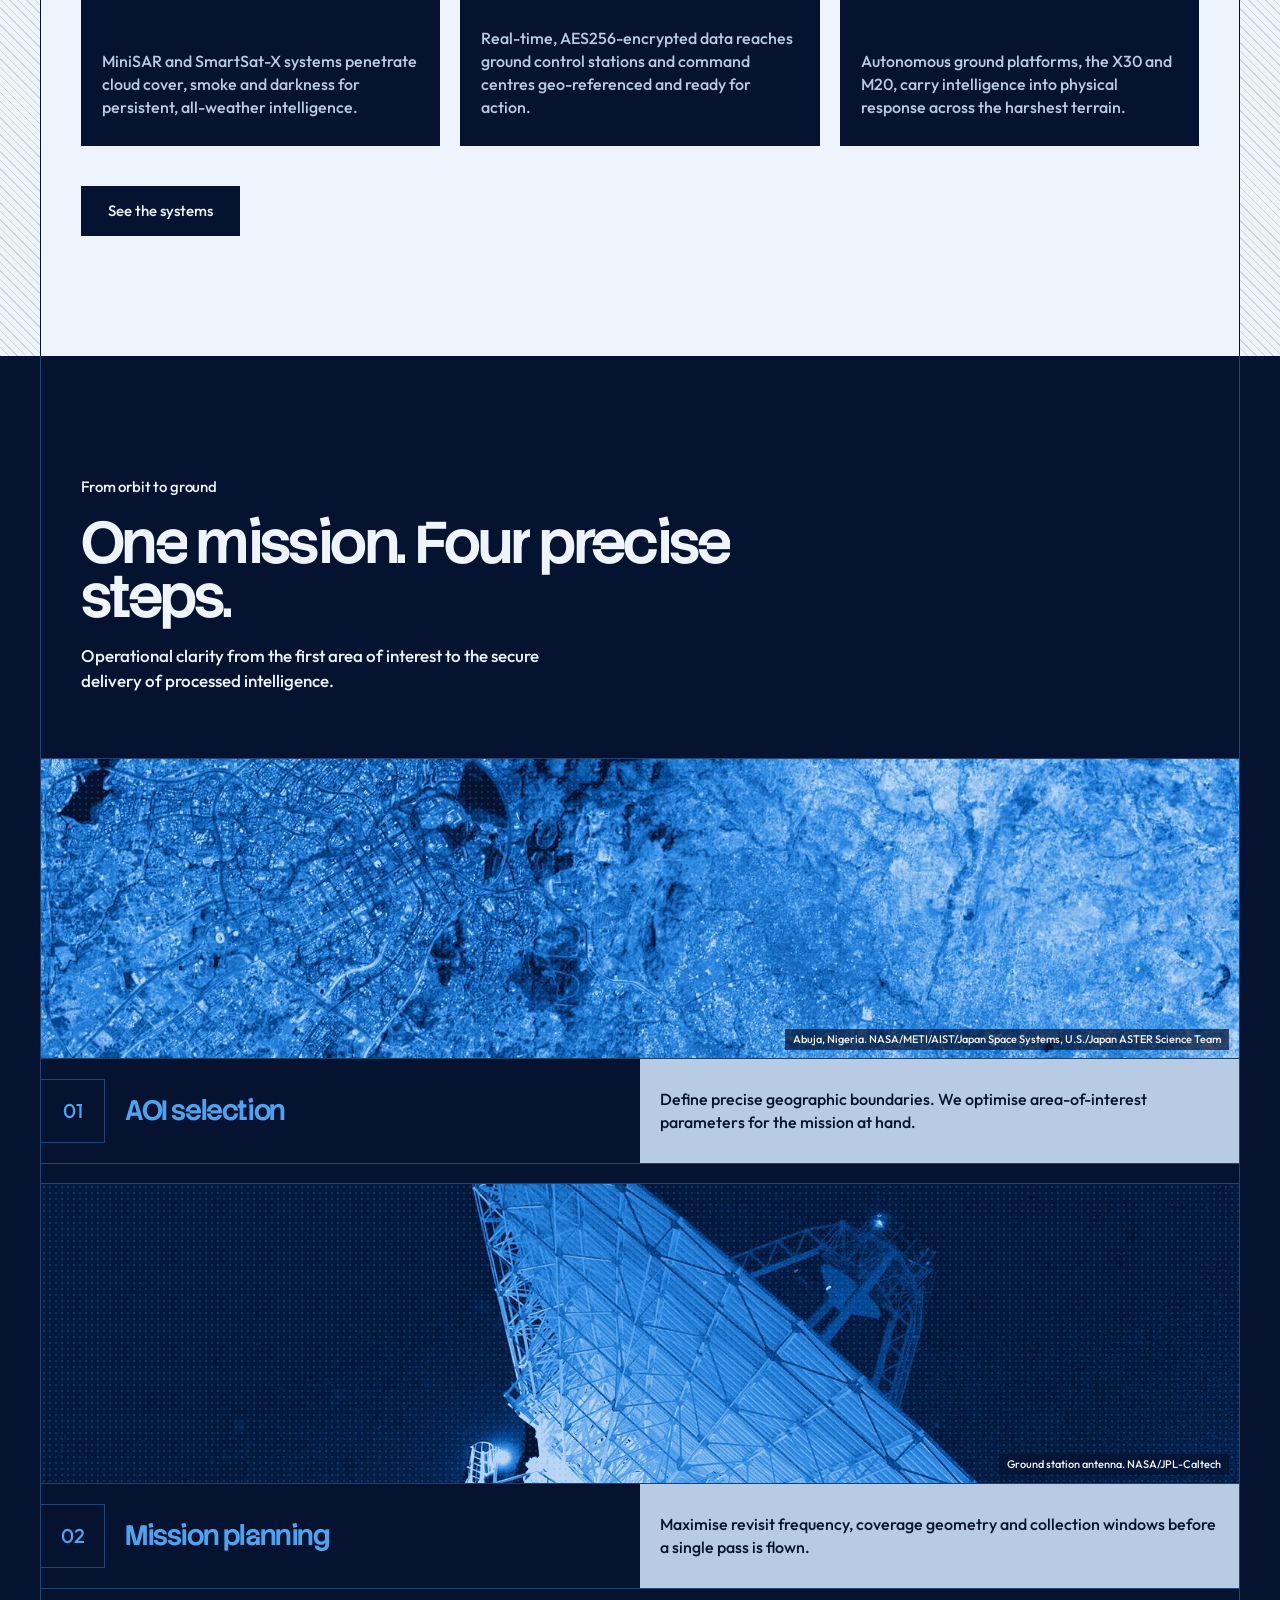
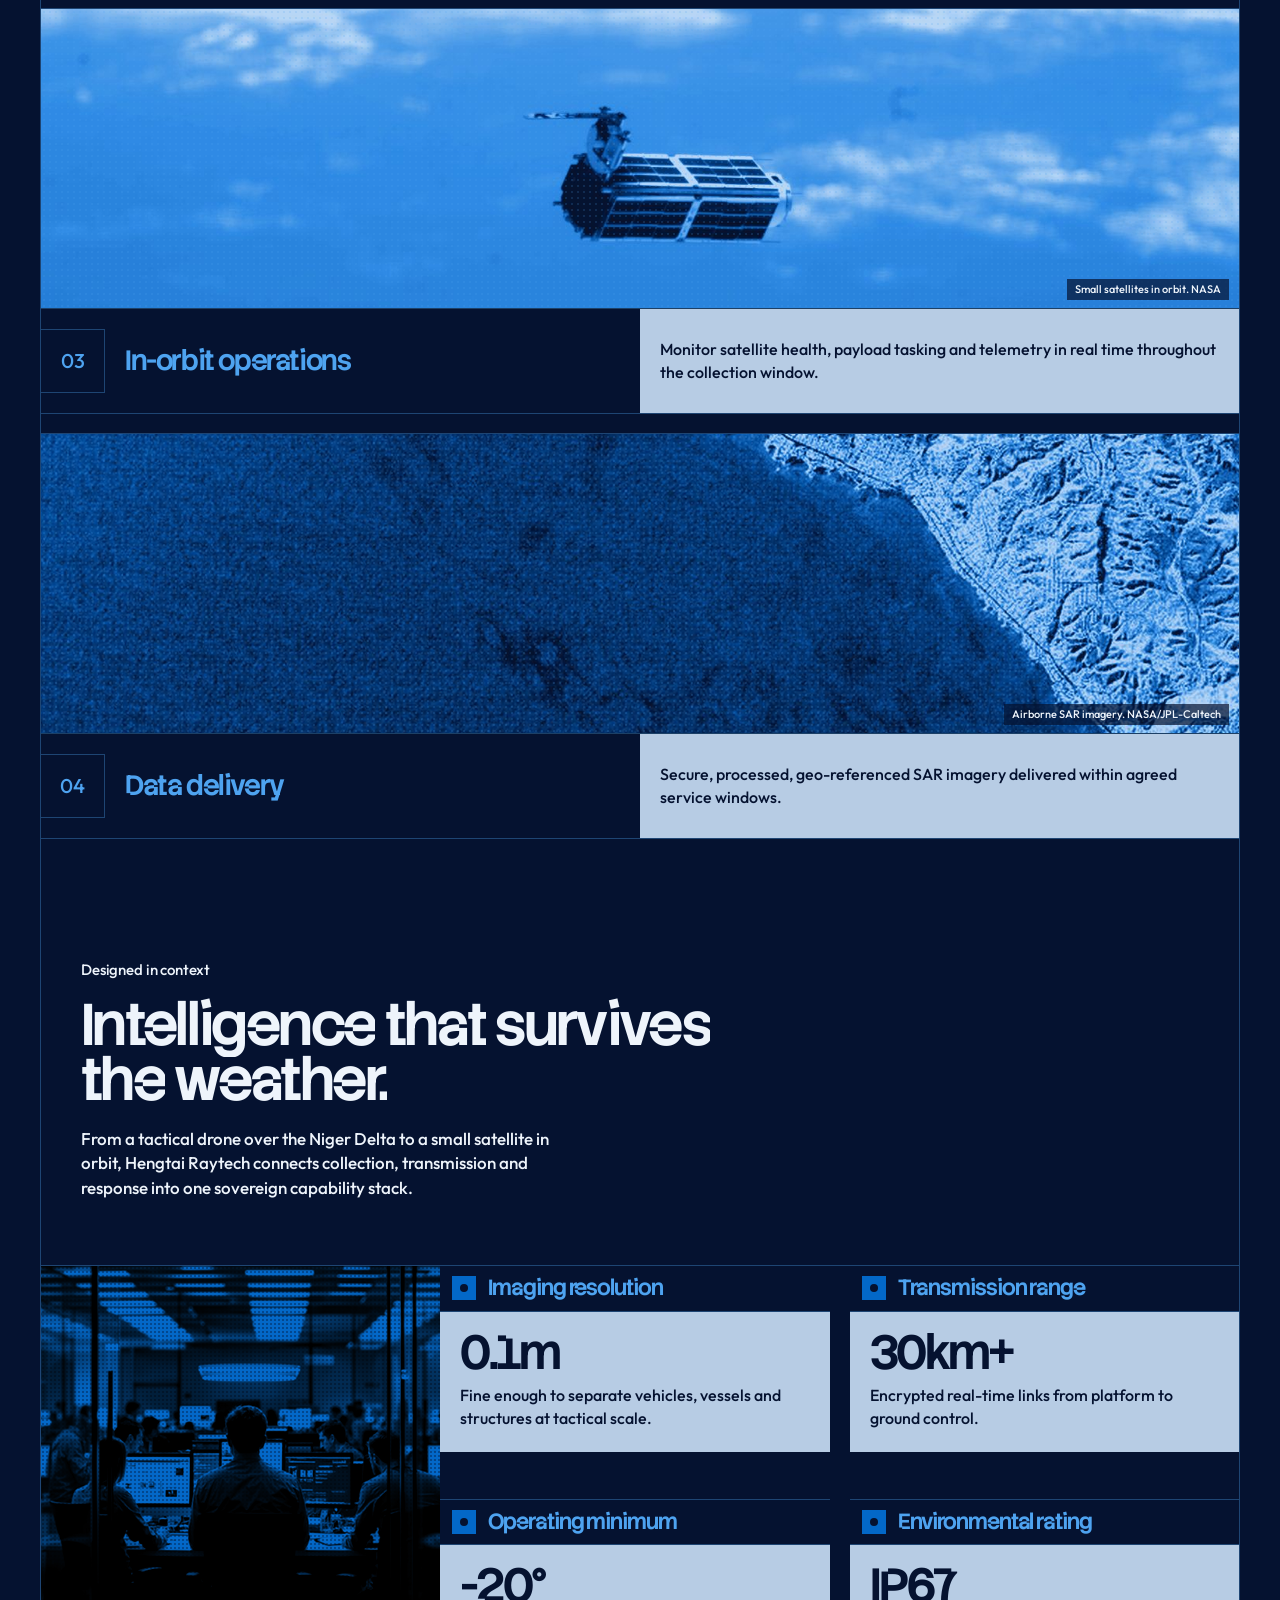
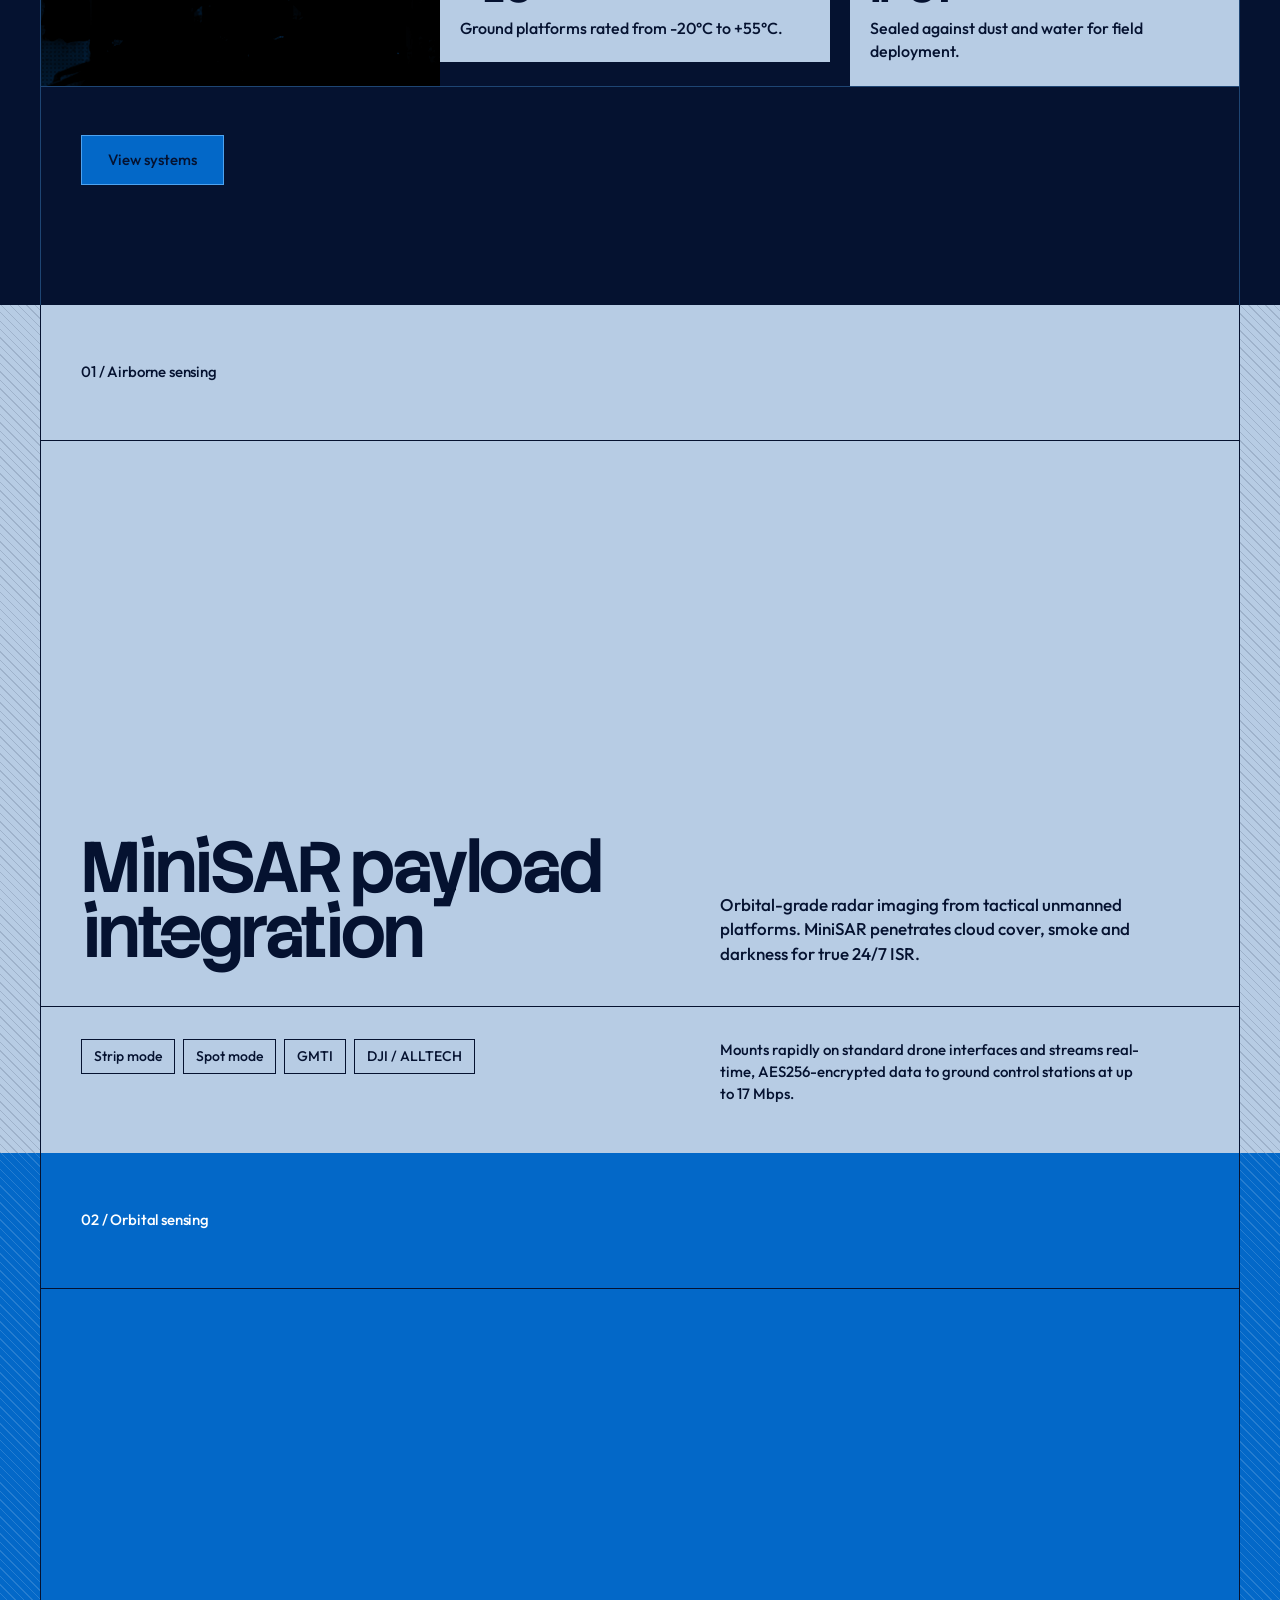
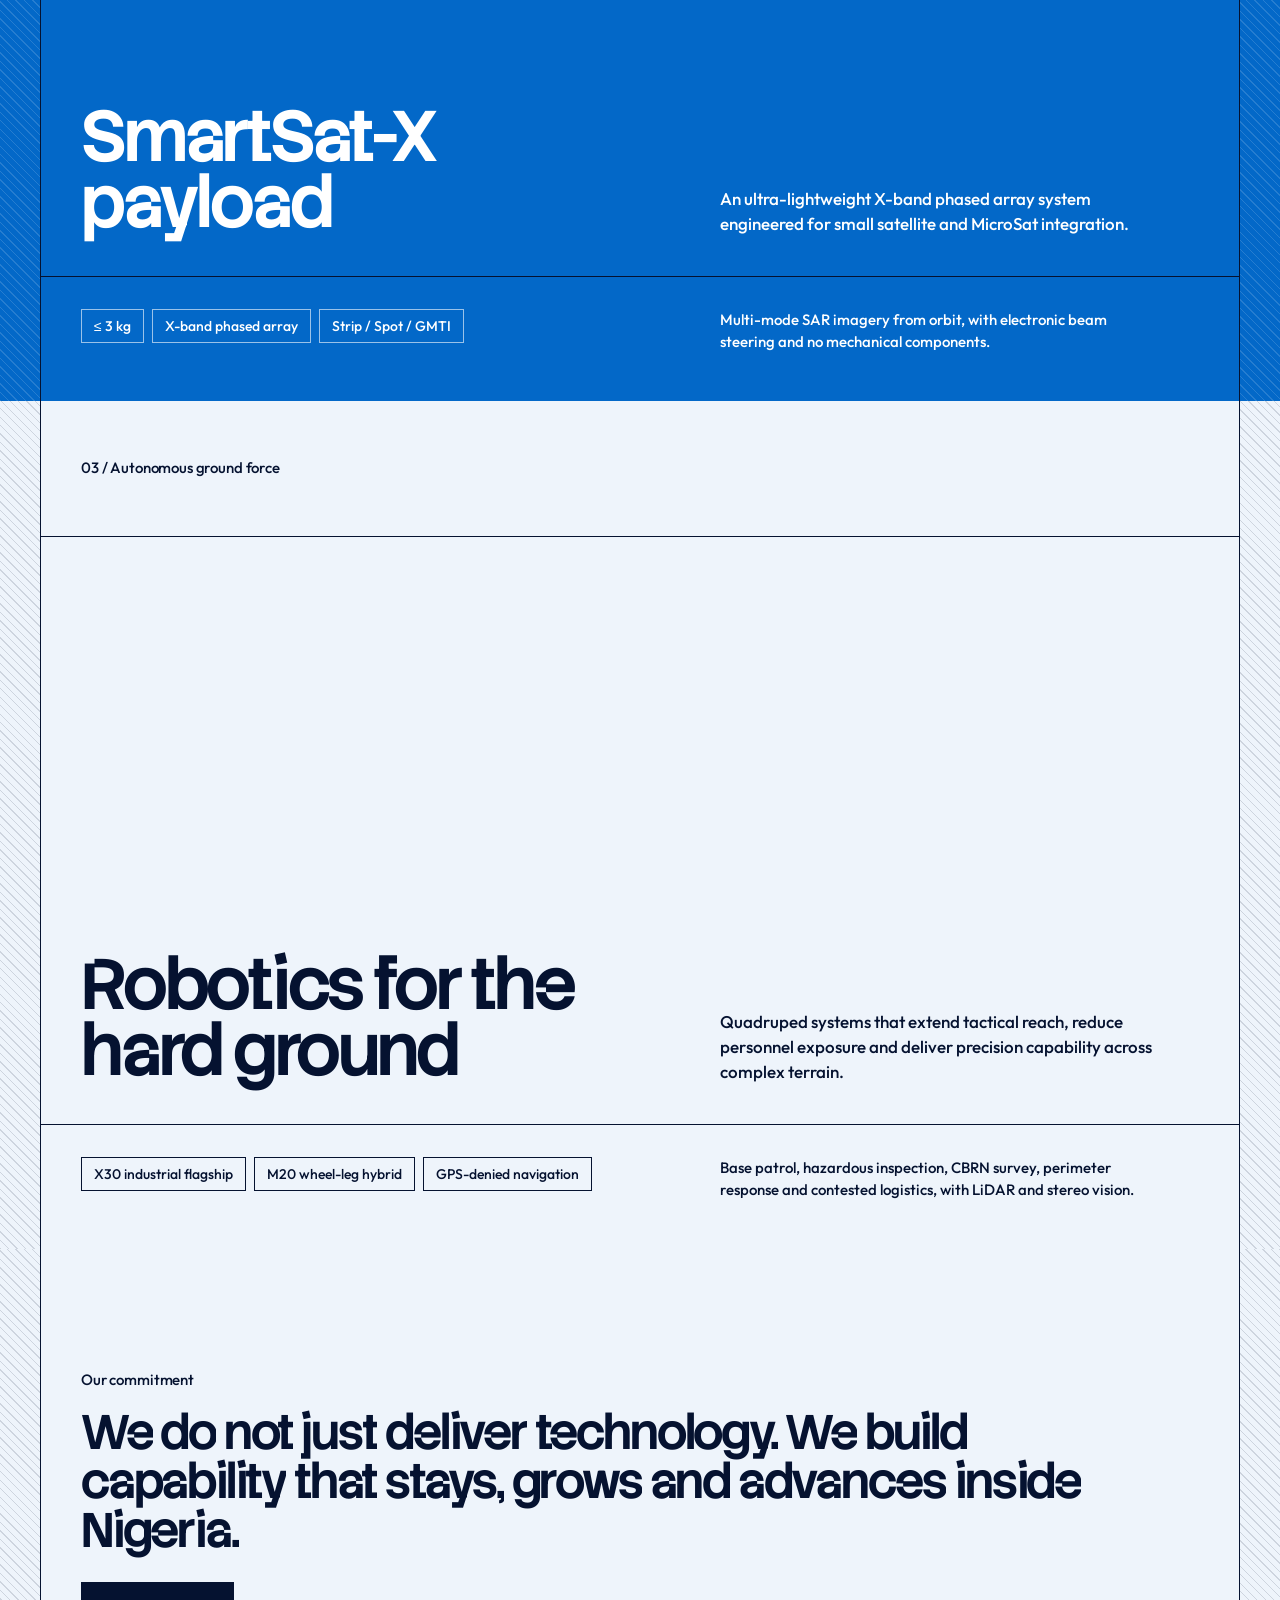
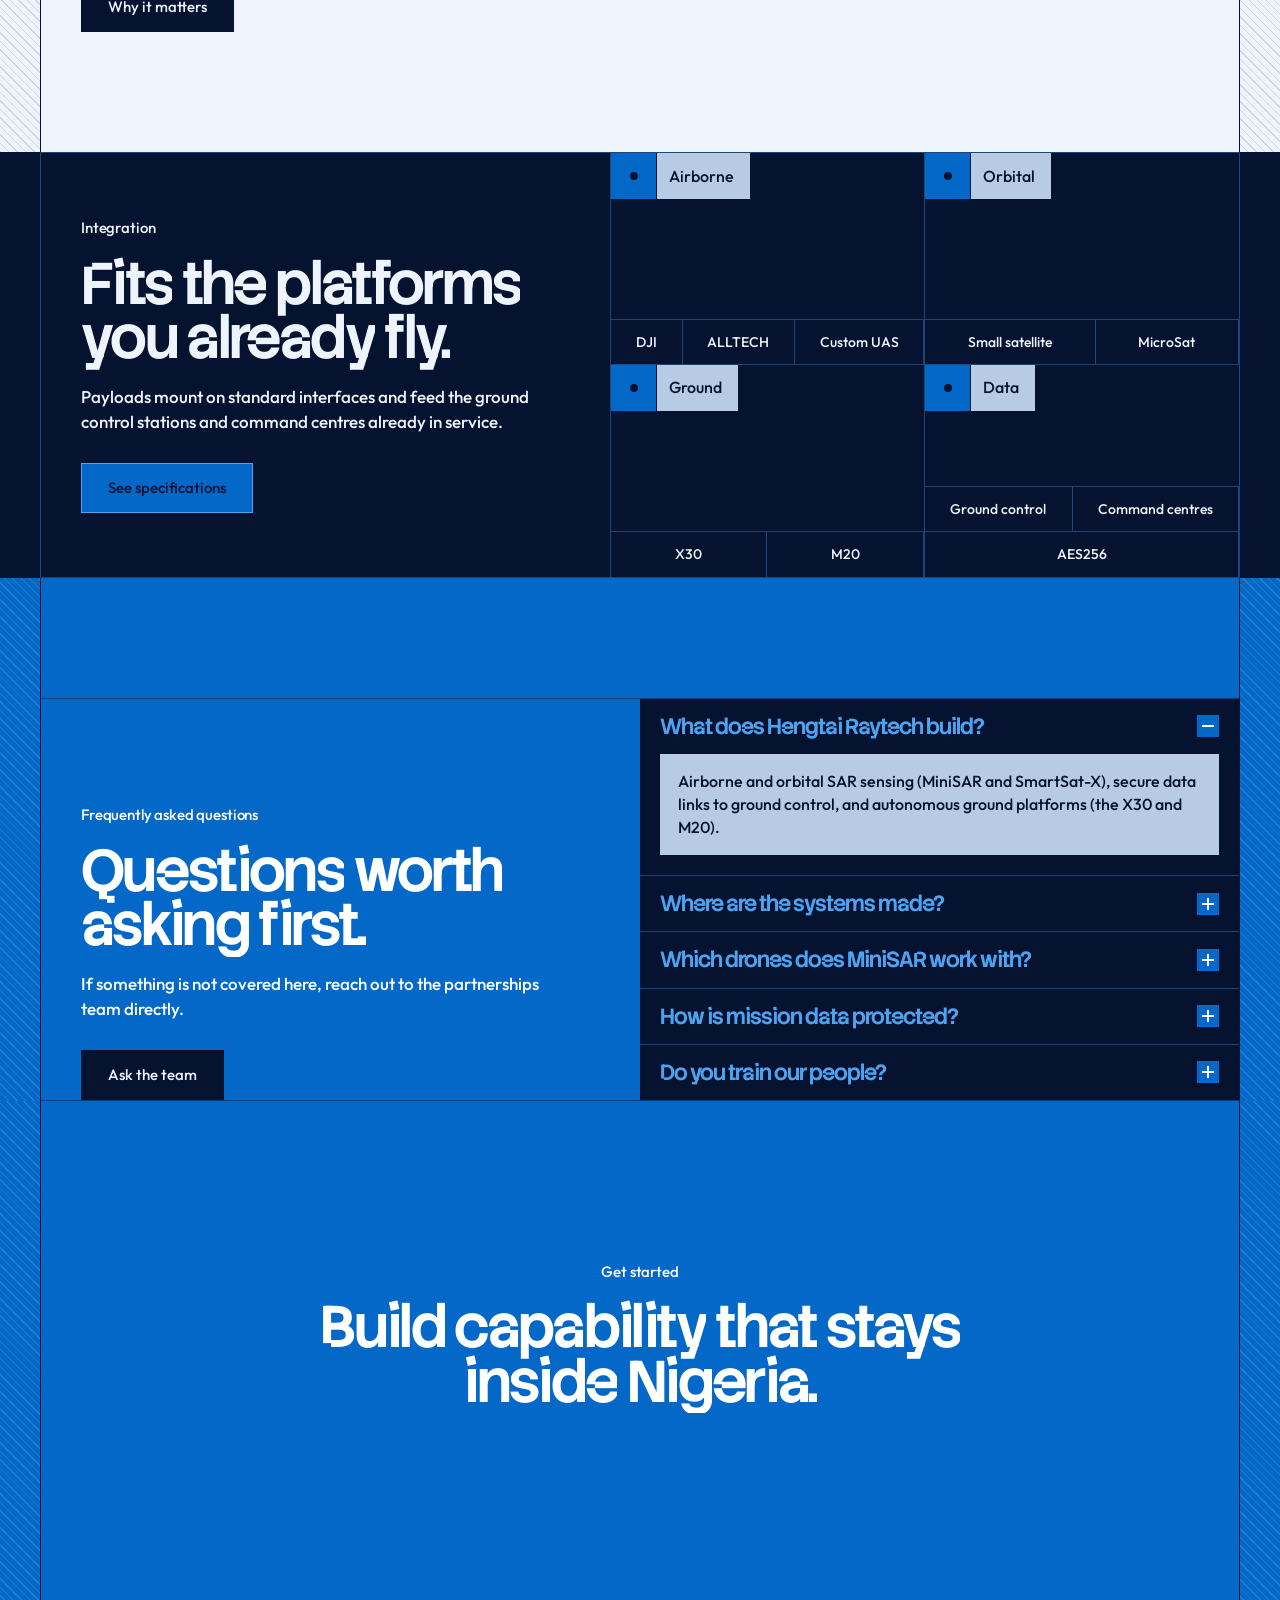
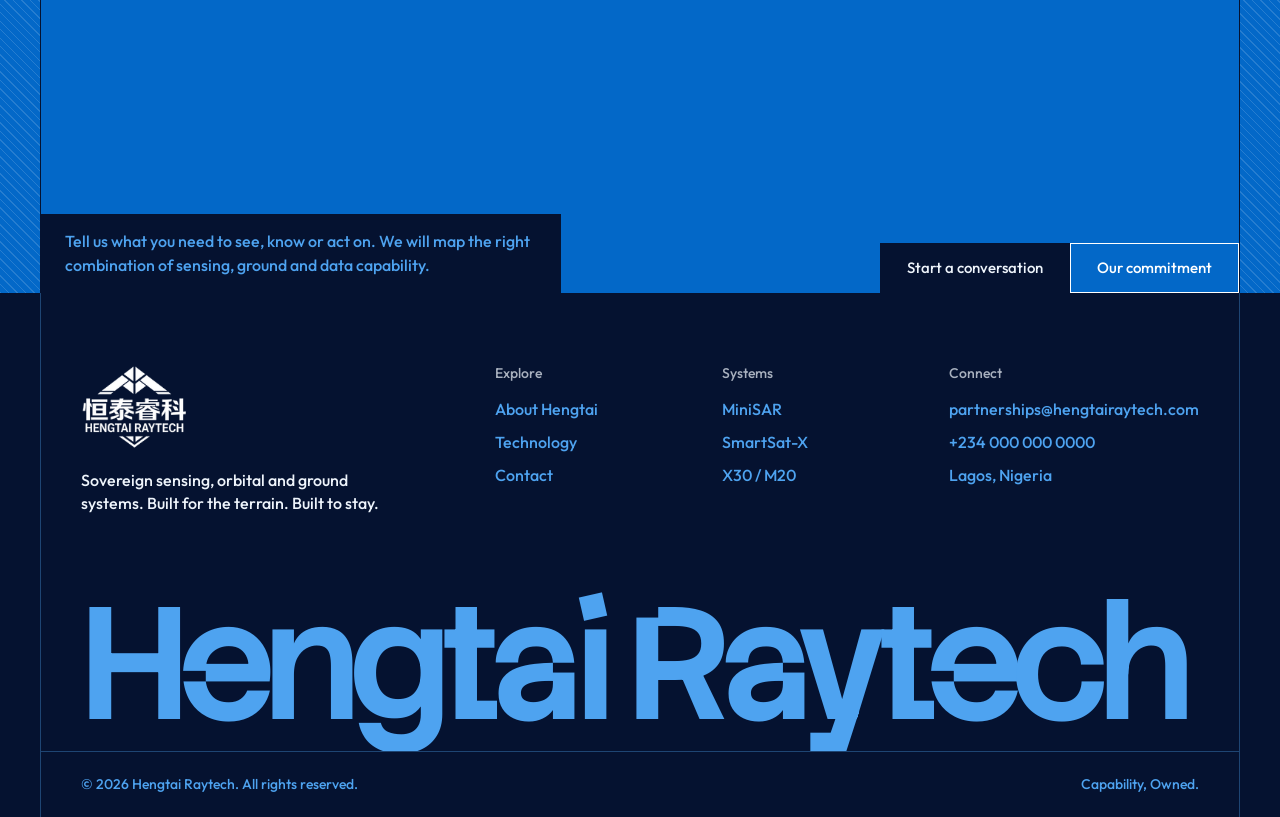
==== commit 6d44684b: "Replace step and system diagrams with NASA photography The four mission steps on the home page and t" ====
--- a/index.html
+++ b/index.html
@@ -124,15 +124,10 @@
 
       <div class="steps">
         <article class="step">
-          <div class="step__art" aria-hidden="true">
-            <svg viewBox="0 0 1200 360" preserveAspectRatio="xMidYMax slice" fill="none" stroke="#4ea3f0" stroke-width="6">
-              <rect x="80" y="60" width="520" height="360" />
-              <path d="M80 200 H600 M260 60 V420 M440 60 V420" stroke-width="3" stroke-dasharray="10 10"/>
-              <rect x="260" y="200" width="180" height="140" fill="#4ea3f0" fill-opacity=".25"/>
-              <circle cx="350" cy="270" r="22" fill="#4ea3f0"/>
-              <path d="M760 80 l120 70 v140 l-120 70 l-120 -70 v-140z"/>
-            </svg>
-          </div>
+          <figure class="step__art step__art--photo">
+            <img src="assets/img/missions/aoi-abuja.jpg" alt="Satellite image of Abuja, Nigeria" loading="lazy" width="1600" height="600">
+            <figcaption class="credit">Abuja, Nigeria. NASA/METI/AIST/Japan Space Systems, U.S./Japan ASTER Science Team</figcaption>
+          </figure>
           <div class="step__row">
             <div class="step__name"><b>01</b><h3>AOI selection</h3></div>
             <p class="step__desc">Define precise geographic boundaries. We optimise area-of-interest parameters for the mission at hand.</p>
@@ -140,16 +135,10 @@
         </article>
         <div class="steps-gap"></div>
         <article class="step">
-          <div class="step__art" aria-hidden="true">
-            <svg viewBox="0 0 1200 360" preserveAspectRatio="xMidYMax slice" fill="none" stroke="#4ea3f0" stroke-width="6">
-              <circle cx="340" cy="360" r="280"/>
-              <circle cx="340" cy="360" r="190" stroke-width="3" stroke-dasharray="10 10"/>
-              <circle cx="340" cy="360" r="100"/>
-              <path d="M340 360 L560 140" />
-              <circle cx="560" cy="140" r="18" fill="#4ea3f0"/>
-              <path d="M760 300 q140 -260 320 -60" stroke-dasharray="14 12"/>
-            </svg>
-          </div>
+          <figure class="step__art step__art--photo">
+            <img src="assets/img/missions/planning-ground-station.jpg" alt="Large ground station antenna at night" loading="lazy" width="1600" height="600">
+            <figcaption class="credit">Ground station antenna. NASA/JPL-Caltech</figcaption>
+          </figure>
           <div class="step__row">
             <div class="step__name"><b>02</b><h3>Mission planning</h3></div>
             <p class="step__desc">Maximise revisit frequency, coverage geometry and collection windows before a single pass is flown.</p>
@@ -157,15 +146,10 @@
         </article>
         <div class="steps-gap"></div>
         <article class="step">
-          <div class="step__art" aria-hidden="true">
-            <svg viewBox="0 0 1200 360" preserveAspectRatio="xMidYMax slice" fill="none" stroke="#4ea3f0" stroke-width="6">
-              <ellipse cx="600" cy="360" rx="520" ry="200"/>
-              <rect x="520" y="100" width="160" height="110" fill="#4ea3f0" fill-opacity=".25"/>
-              <rect x="300" y="125" width="200" height="60"/>
-              <rect x="700" y="125" width="200" height="60"/>
-              <path d="M340 125 v60 M380 125 v60 M420 125 v60 M460 125 v60 M740 125 v60 M780 125 v60 M820 125 v60 M860 125 v60" stroke-width="3"/>
-            </svg>
-          </div>
+          <figure class="step__art step__art--photo">
+            <img src="assets/img/missions/orbit-cubesats.jpg" alt="Small satellites drifting in orbit above Earth" loading="lazy" width="1600" height="600">
+            <figcaption class="credit">Small satellites in orbit. NASA</figcaption>
+          </figure>
           <div class="step__row">
             <div class="step__name"><b>03</b><h3>In-orbit operations</h3></div>
             <p class="step__desc">Monitor satellite health, payload tasking and telemetry in real time throughout the collection window.</p>
@@ -173,15 +157,10 @@
         </article>
         <div class="steps-gap"></div>
         <article class="step">
-          <div class="step__art" aria-hidden="true">
-            <svg viewBox="0 0 1200 360" preserveAspectRatio="xMidYMax slice" fill="none" stroke="#4ea3f0" stroke-width="6">
-              <rect x="120" y="80" width="560" height="340" rx="40"/>
-              <path d="M220 330 L330 230 L410 290 L560 150" />
-              <circle cx="560" cy="150" r="18" fill="#4ea3f0"/>
-              <path d="M820 120 h220 v180 h-220z M860 120 v-40 a70 70 0 0 1 140 0 v40"/>
-              <circle cx="930" cy="210" r="22" fill="#4ea3f0"/>
-            </svg>
-          </div>
+          <figure class="step__art step__art--photo">
+            <img src="assets/img/missions/delivery-sar.jpg" alt="Synthetic aperture radar image of a coastline" loading="lazy" width="1600" height="600">
+            <figcaption class="credit">Airborne SAR imagery. NASA/JPL-Caltech</figcaption>
+          </figure>
           <div class="step__row">
             <div class="step__name"><b>04</b><h3>Data delivery</h3></div>
             <p class="step__desc">Secure, processed, geo-referenced SAR imagery delivered within agreed service windows.</p>
--- a/assets/css/style.css
+++ b/assets/css/style.css
@@ -446,3 +446,11 @@
 @media (max-width: 960px) {
   .planet { --size: 130vw; left: calc(100% - var(--size) * .62); top: 70px; opacity: .85; }
 }
+
+/* ---------- Photo panels (mission steps, systems) ---------- */
+figure.step__art, figure.system__art { margin: 0; }
+.step__art--photo img, .system__art--photo img { position: absolute; inset: 0; width: 100%; height: 100%; object-fit: cover; transform: scale(1.04); transition: transform 1.2s var(--ease); }
+.step__art--photo::before, .system__art--photo::before { z-index: 1; opacity: .55; }
+.step:hover .step__art--photo img, .system:hover .system__art--photo img { transform: scale(1); }
+.credit { position: absolute; z-index: 2; right: 10px; bottom: 8px; max-width: 70%; padding: 3px 8px; background: rgba(5, 18, 48, .7); color: var(--blush); font-size: 11px; font-weight: 500; line-height: 1.3; text-align: right; }
+@media (prefers-reduced-motion: reduce) { .step__art--photo img, .system__art--photo img { transform: none; transition: none; } }
